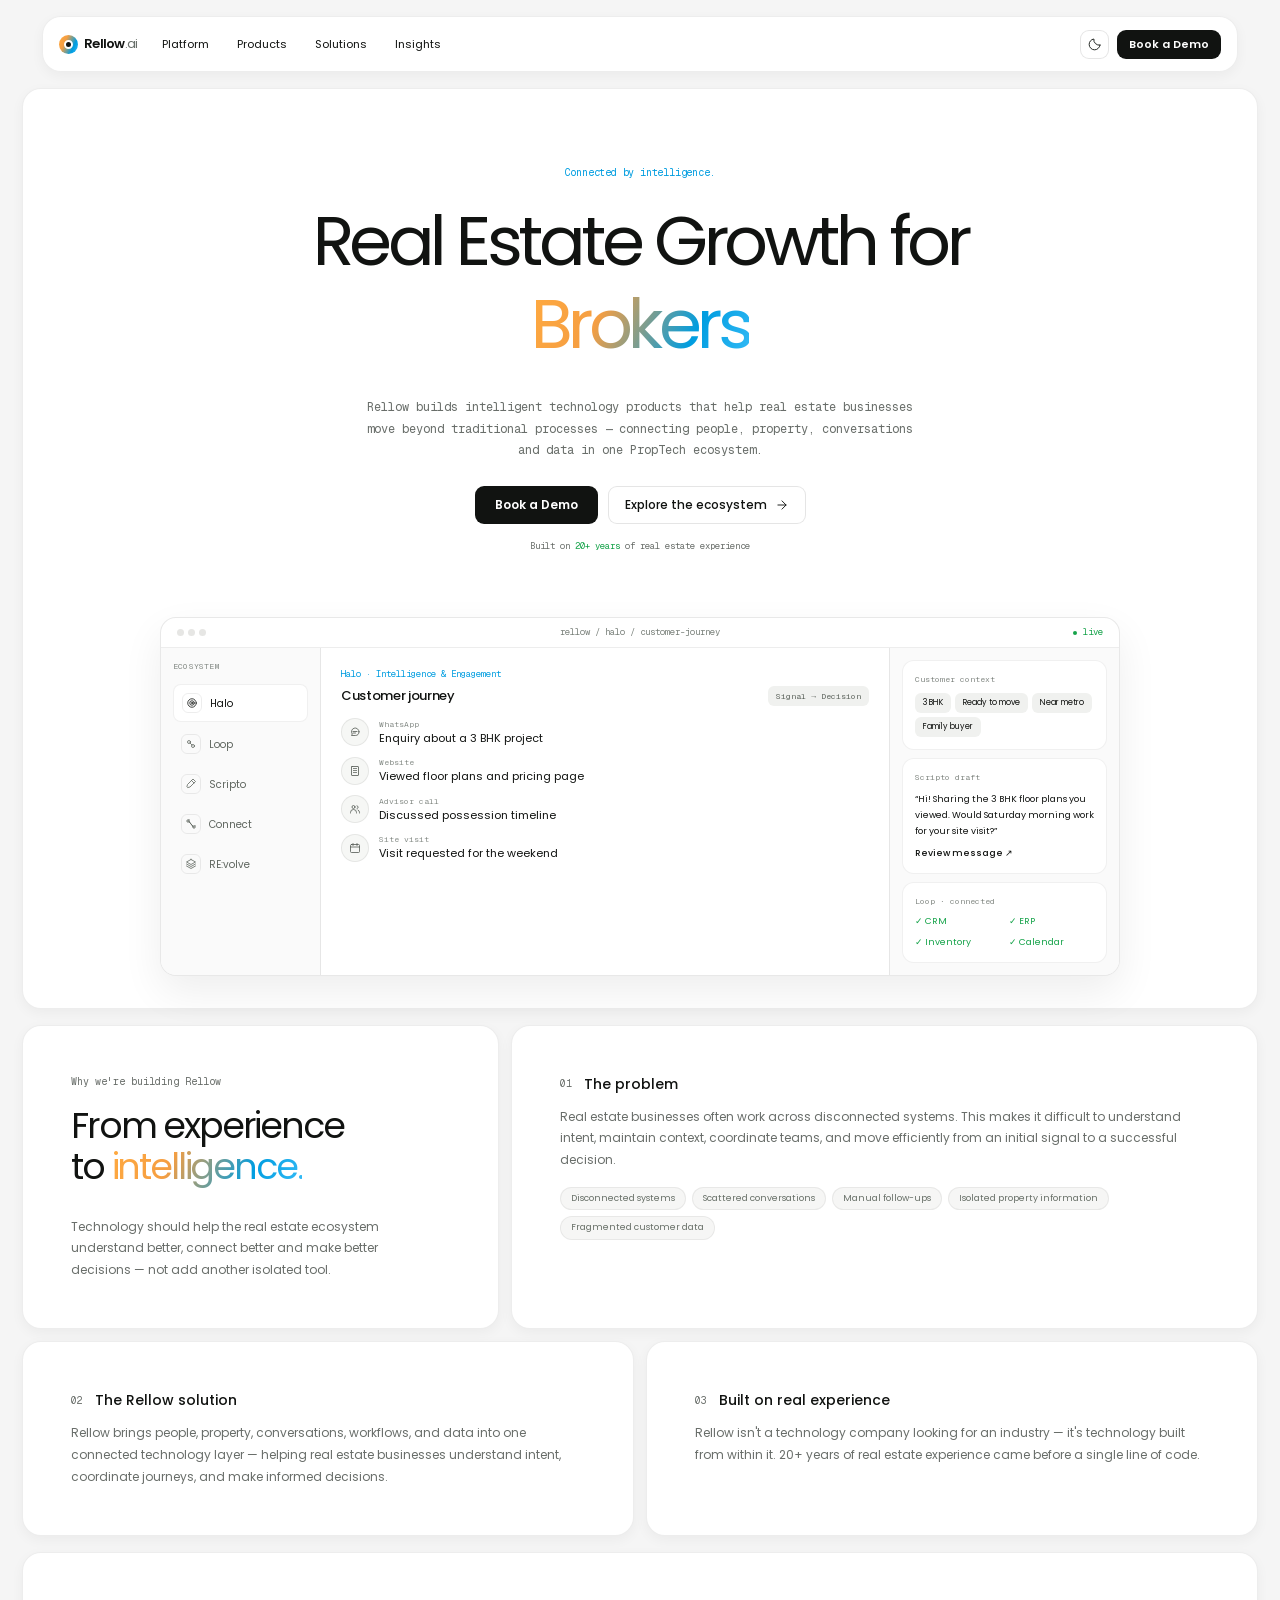
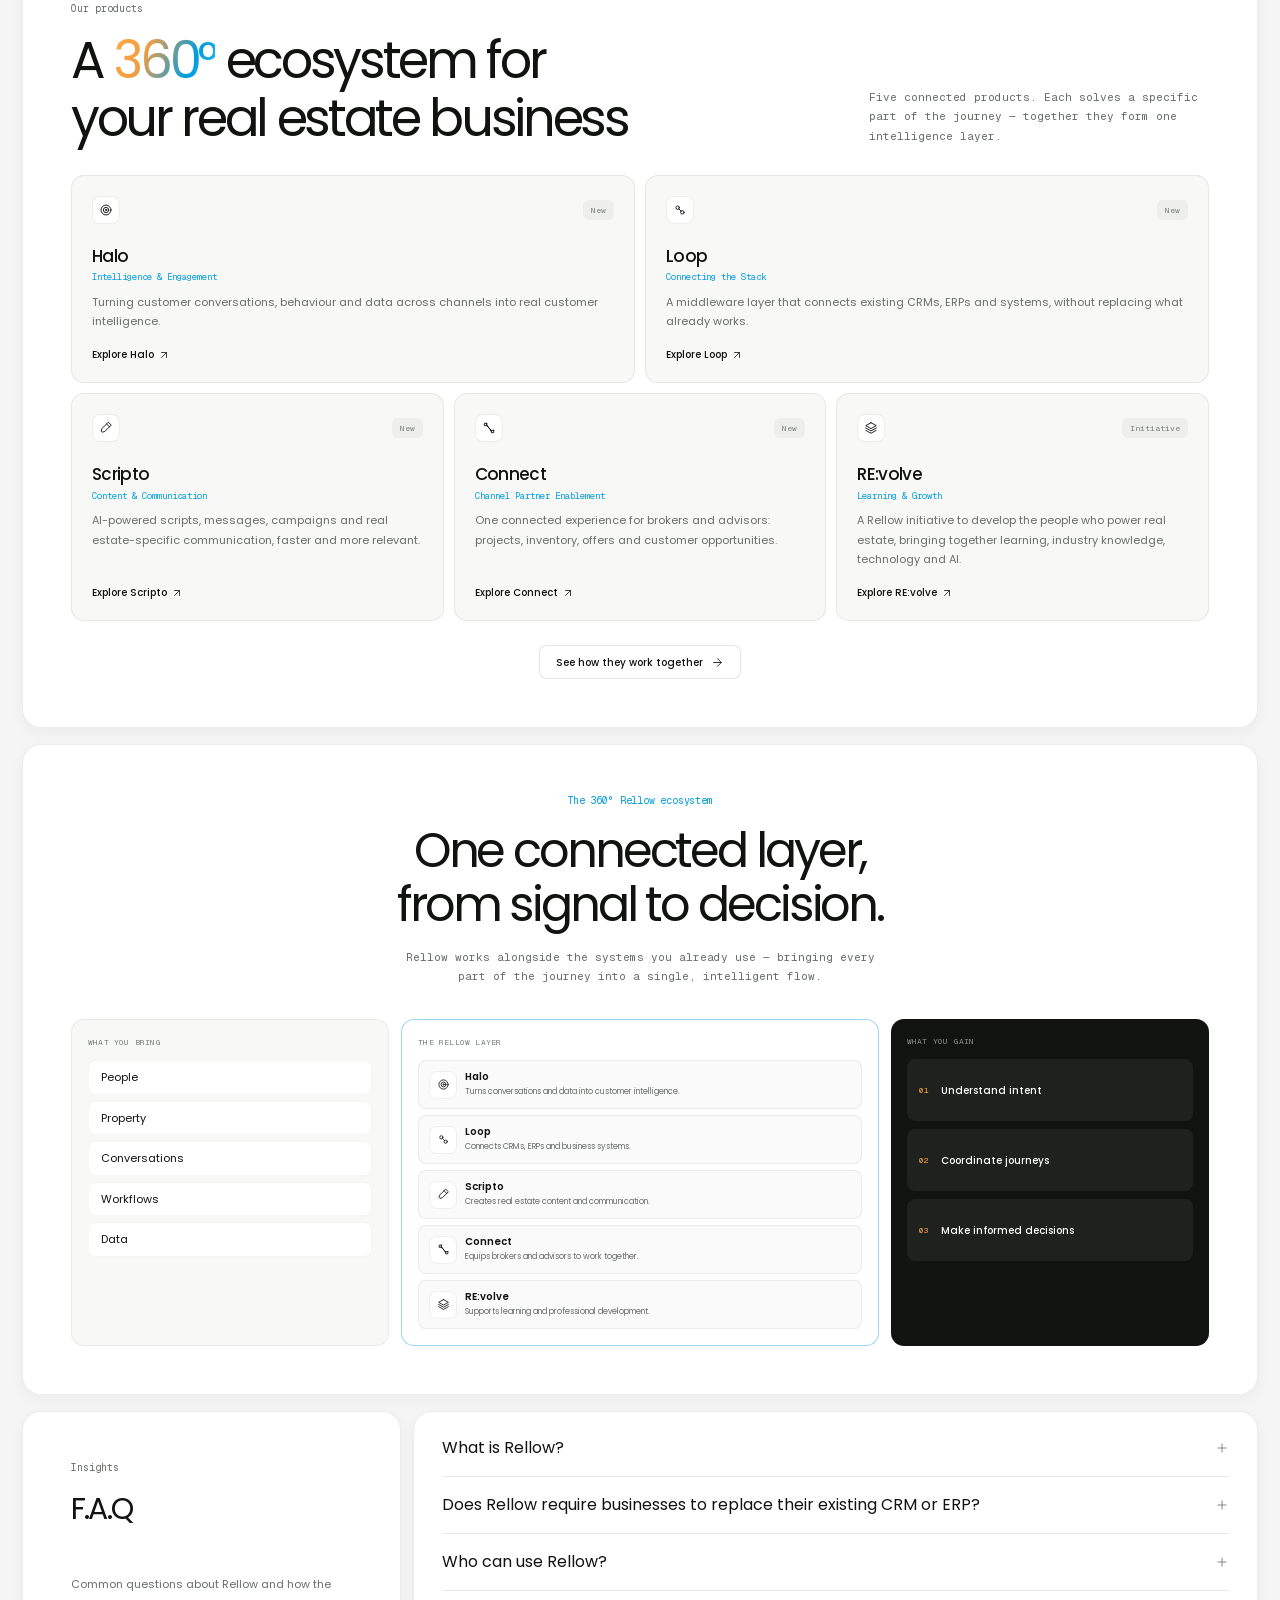
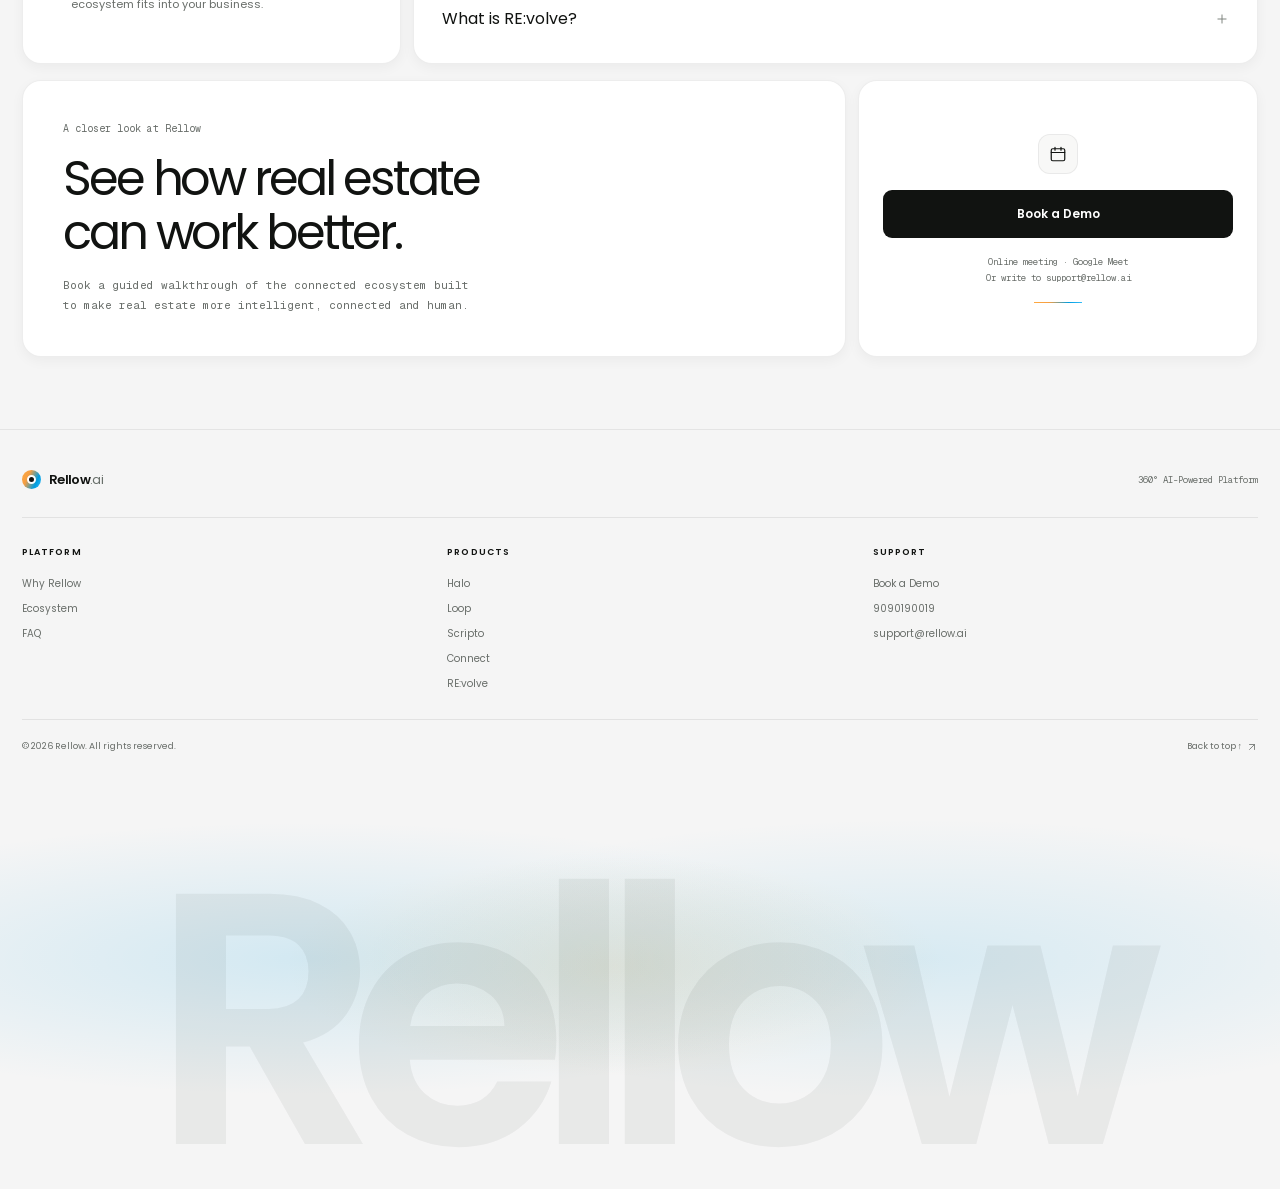
==== index.html @ 1e1b198d "Updates" ====
<!DOCTYPE html><html lang="en" class="euozaW_variable Gb1_vG_variable"><head><meta charSet="utf-8"/><meta name="viewport" content="width=device-width, initial-scale=1"/><link rel="preload" href="/_next/static/media/47fe1b7cd6e6ed85-s.p.3bh2vc0w-r-ll.woff2" as="font" crossorigin="" type="font/woff2"/><link rel="preload" href="/_next/static/media/797e433ab948586e-s.p.0r6juujl39pe6.woff2" as="font" crossorigin="" type="font/woff2"/><link rel="preload" href="/_next/static/media/8e6fa89aa22d24ec-s.p.2o7m9ogm38dql.woff2" as="font" crossorigin="" type="font/woff2"/><link rel="preload" href="/_next/static/media/a218039a3287bcfd-s.p.43zbiuwnnoiok.woff2" as="font" crossorigin="" type="font/woff2"/><link rel="preload" href="/_next/static/media/c875c6f5d3e977ac-s.p.1h18_wedhzk4h.woff2" as="font" crossorigin="" type="font/woff2"/><link rel="preload" href="/_next/static/media/e2334d715941921e-s.p.3o_v2fun1jzxk.woff2" as="font" crossorigin="" type="font/woff2"/><link rel="stylesheet" href="/_next/static/chunks/1402tt3q_bhgr.css" data-precedence="next"/><link rel="preload" as="script" fetchPriority="low" href="/_next/static/chunks/3cfn99dbrcvvp.js"/><script src="/_next/static/chunks/24oq267qibdq3.js" async=""></script><script src="/_next/static/chunks/2khxl0v1q4i6n.js" async=""></script><script src="/_next/static/chunks/turbopack-3-ry682tkyiqk.js" async=""></script><script src="/_next/static/chunks/0umf92h1sb77c.js" async=""></script><script src="/_next/static/chunks/3ie72bro-fdln.js" async=""></script><meta name="theme-color" content="#f5f5f5"/><title>Rellow.ai — Real Estate Growth for Developers</title><meta name="description" content="Rellow builds intelligent technology products connecting people, property, conversations and data in one PropTech ecosystem."/><link rel="icon" href="/favicon.ico?favicon.117ezoe8m31dk.ico" sizes="48x48" type="image/x-icon"/><meta name="next-size-adjust" content=""/><script src="/_next/static/chunks/0cz1d0mv5g_q7.js" noModule=""></script></head><body><div hidden=""><!--$--><!--/$--></div><div id="top" class="min-h-screen overflow-clip"><header class="sticky top-0 z-50 px-3 pt-3 sm:px-5 sm:pt-4"><div class="site-wrap"><div class="site-card flex h-[50px] items-center justify-between px-3 sm:h-[56px] sm:px-4"><a href="#top" aria-label="Rellow.ai home" class="flex shrink-0 items-center gap-1.5"><span class="relative flex h-[19px] w-[19px] items-center justify-center rounded-full bg-gradient-brand"><span class="h-[9px] w-[9px] rounded-full border-2 border-white bg-[#111311]"></span></span><span class="text-[13px] font-semibold tracking-[-.055em]">Rellow<span class="font-normal text-[#69706b]">.ai</span></span></a><nav class="ml-6 hidden flex-1 items-center gap-5 sm:flex md:gap-7" aria-label="Main navigation"><a href="#platform" class="text-[11px] text-[#505650] transition hover:text-[#009de0] dark:text-[#c1c6c1]">Platform</a><a href="#products" class="text-[11px] text-[#505650] transition hover:text-[#009de0] dark:text-[#c1c6c1]">Products</a><a href="#ecosystem" class="text-[11px] text-[#505650] transition hover:text-[#009de0] dark:text-[#c1c6c1]">Solutions</a><a href="#insights" class="text-[11px] text-[#505650] transition hover:text-[#009de0] dark:text-[#c1c6c1]">Insights</a></nav><div class="ml-auto flex shrink-0 items-center gap-1.5 sm:ml-4 sm:gap-2"><button type="button" aria-label="Toggle color theme" aria-pressed="false" class="flex h-[29px] w-[29px] shrink-0 items-center justify-center rounded-[9px] border border-black/10 bg-white text-[#252925] transition hover:bg-[#f2f3f1] dark:border-white/10 dark:bg-[#202220] dark:text-white"><svg width="15" height="15" viewBox="0 0 24 24" fill="none" stroke="currentColor" stroke-width="1.6" stroke-linecap="round" stroke-linejoin="round" aria-hidden="true"><path d="M20.8 13A8.5 8.5 0 0 1 11 3.2 8.7 8.7 0 1 0 20.8 13Z"></path></svg></button><a href="#demo" class="inline-flex h-[29px] shrink-0 items-center justify-center rounded-[9px] bg-[#111311] px-3 text-[11px] font-semibold text-white whitespace-nowrap" style="color:#ffffff;-webkit-text-fill-color:#ffffff;visibility:visible;opacity:1"><span style="color:#ffffff;-webkit-text-fill-color:#ffffff;visibility:visible;opacity:1">Book a Demo</span></a><button type="button" aria-label="Open menu" aria-expanded="false" class="flex h-[29px] w-[29px] shrink-0 items-center justify-center rounded-[9px] border border-black/10 sm:hidden"><svg width="16" height="16" viewBox="0 0 24 24" fill="none" stroke="currentColor" stroke-width="1.6" stroke-linecap="round" stroke-linejoin="round" aria-hidden="true"><path d="M4 7h16M4 12h16M4 17h16"></path></svg></button></div></div></div></header><main><section id="platform" class="site-wrap pt-3 sm:pt-4"><div class="site-card px-4 pb-6 pt-12 text-center sm:px-8 sm:pb-8 sm:pt-[68px] lg:pt-[76px]"><div class="eyebrow">Connected by intelligence.</div><h1 class="mx-auto mt-5 max-w-[900px] text-[clamp(2.25rem,6.1vw,4.3rem)] font-normal leading-[1.2] tracking-[-.065em] text-[var(--ink)]">Real Estate Growth for<br/><span class="text-gradient-brand inline-block animate-audience-in pb-2">Brokers</span></h1><p class="font-mono mx-auto mt-6 max-w-[570px] text-[11px] leading-[1.8] text-[var(--ink-soft)] sm:text-[12px]">Rellow builds intelligent technology products that help real estate businesses move beyond traditional processes — connecting people, property, conversations and data in one PropTech ecosystem.</p><div class="mt-6 flex flex-col items-stretch justify-center gap-2.5 sm:flex-row sm:items-center"><a href="#demo" class="inline-flex min-h-[38px] items-center justify-center rounded-[9px] bg-[#111311] px-5 text-[12px] font-semibold transition hover:-translate-y-0.5 hover:bg-[#2b2e2b]" style="color:#ffffff;-webkit-text-fill-color:#ffffff"><span style="color:#ffffff;-webkit-text-fill-color:#ffffff">Book a Demo</span></a><a href="#products" class="inline-flex min-h-[38px] items-center justify-center gap-2 rounded-[9px] border border-black/10 bg-white px-4 text-[12px] font-medium transition hover:border-black/25" style="color:#111311;-webkit-text-fill-color:#111311"><span style="color:#111311;-webkit-text-fill-color:#111311">Explore the ecosystem</span><svg width="14" height="14" viewBox="0 0 24 24" fill="none" stroke="currentColor" stroke-width="1.6" stroke-linecap="round" stroke-linejoin="round" aria-hidden="true"><path d="M5 12h14M12 5l7 7-7 7"></path></svg></a></div><p class="font-mono mt-4 text-[9px] text-[var(--ink-soft)]">Built on <span class="text-[#16a34a]">20+ years</span> of real estate experience</p><div class="mx-auto mt-12 max-w-[960px] overflow-hidden rounded-[16px] border border-black/[.09] bg-white text-left shadow-[0_16px_40px_rgba(17,19,17,.07)] sm:mt-16"><div class="flex h-[30px] items-center justify-between border-b border-black/[.07] px-3 sm:px-4"><div class="flex gap-1"><i class="h-[7px] w-[7px] rounded-full bg-[#e6e6e4]"></i><i class="h-[7px] w-[7px] rounded-full bg-[#e6e6e4]"></i><i class="h-[7px] w-[7px] rounded-full bg-[#e6e6e4]"></i></div><span class="font-mono hidden text-[9px] text-[#7b827c] sm:block">rellow / halo / customer-journey</span><span class="font-mono flex items-center gap-1.5 text-[9px] text-[#16a34a]"><i class="h-1 w-1 rounded-full bg-[#16a34a]"></i>live</span></div><div class="grid min-h-[260px] grid-cols-1 sm:grid-cols-[145px_1fr] lg:grid-cols-[160px_1fr_230px]"><aside class="hidden border-r border-black/[.08] bg-[#fafafa] p-3 sm:block"><div class="font-mono mb-3 text-[8px] uppercase tracking-wide text-[#858b86]">Ecosystem</div><div class="mb-1 flex items-center gap-2 rounded-lg px-2 py-2 text-[10px] border border-black/[.06] bg-white"><span class="flex h-5 w-5 items-center justify-center rounded-md border border-black/[.07]"><svg width="12" height="12" viewBox="0 0 24 24" fill="none" stroke="currentColor" stroke-width="1.6" stroke-linecap="round" stroke-linejoin="round" aria-hidden="true"><circle cx="12" cy="12" r="8.5"></circle><circle cx="12" cy="12" r="4.5"></circle><circle cx="12" cy="12" r="1.2"></circle></svg></span>Halo</div><div class="mb-1 flex items-center gap-2 rounded-lg px-2 py-2 text-[10px] text-[#5f665f]"><span class="flex h-5 w-5 items-center justify-center rounded-md border border-black/[.07]"><svg width="12" height="12" viewBox="0 0 24 24" fill="none" stroke="currentColor" stroke-width="1.6" stroke-linecap="round" stroke-linejoin="round" aria-hidden="true"><circle cx="8" cy="8" r="3"></circle><circle cx="16" cy="16" r="3"></circle><path d="m10 10 4 4"></path></svg></span>Loop</div><div class="mb-1 flex items-center gap-2 rounded-lg px-2 py-2 text-[10px] text-[#5f665f]"><span class="flex h-5 w-5 items-center justify-center rounded-md border border-black/[.07]"><svg width="12" height="12" viewBox="0 0 24 24" fill="none" stroke="currentColor" stroke-width="1.6" stroke-linecap="round" stroke-linejoin="round" aria-hidden="true"><path d="m4 17 1-4L16 2l5 5L10 18l-4 1Z"></path><path d="m13 5 5 5"></path></svg></span>Scripto</div><div class="mb-1 flex items-center gap-2 rounded-lg px-2 py-2 text-[10px] text-[#5f665f]"><span class="flex h-5 w-5 items-center justify-center rounded-md border border-black/[.07]"><svg width="12" height="12" viewBox="0 0 24 24" fill="none" stroke="currentColor" stroke-width="1.6" stroke-linecap="round" stroke-linejoin="round" aria-hidden="true"><path d="M8 4H4v4h4V4ZM20 16h-4v4h4v-4Z"></path><path d="m8 6 8 12M8 8l8 8"></path></svg></span>Connect</div><div class="mb-1 flex items-center gap-2 rounded-lg px-2 py-2 text-[10px] text-[#5f665f]"><span class="flex h-5 w-5 items-center justify-center rounded-md border border-black/[.07]"><svg width="12" height="12" viewBox="0 0 24 24" fill="none" stroke="currentColor" stroke-width="1.6" stroke-linecap="round" stroke-linejoin="round" aria-hidden="true"><path d="m12 3 9 5-9 5-9-5 9-5Z"></path><path d="m3 12 9 5 9-5M3 16l9 5 9-5"></path></svg></span>RE:volve</div></aside><div class="p-4 sm:p-5"><div class="font-mono text-[9px] text-[#009de0]">Halo · Intelligence &amp; Engagement</div><div class="mt-1 flex flex-wrap items-center justify-between gap-2"><h2 class="text-[13px] font-medium tracking-tight">Customer journey</h2><span class="font-mono rounded-md bg-[#f0f1ef] px-2 py-1 text-[8px] text-[#5f665f]">Signal → Decision</span></div><div class="mt-3 space-y-2.5"><div class="flex items-center gap-2.5"><span class="flex h-7 w-7 shrink-0 items-center justify-center rounded-full border border-black/[.07] bg-[#f6f7f5] text-[#535a54]"><svg width="12" height="12" viewBox="0 0 24 24" fill="none" stroke="currentColor" stroke-width="1.6" stroke-linecap="round" stroke-linejoin="round" aria-hidden="true"><path d="M20 11.5a7.5 7.5 0 0 1-7.5 7.5H5l1.5-3A7.5 7.5 0 1 1 20 11.5Z"></path><path d="M8 11h8M8 14h5"></path></svg></span><div><div class="font-mono text-[8px] text-[#8a908b]">WhatsApp</div><div class="text-[10px] text-[#111311] sm:text-[11px]">Enquiry about a 3 BHK project</div></div></div><div class="flex items-center gap-2.5"><span class="flex h-7 w-7 shrink-0 items-center justify-center rounded-full border border-black/[.07] bg-[#f6f7f5] text-[#535a54]"><svg width="12" height="12" viewBox="0 0 24 24" fill="none" stroke="currentColor" stroke-width="1.6" stroke-linecap="round" stroke-linejoin="round" aria-hidden="true"><rect x="5" y="3" width="14" height="18" rx="1"></rect><path d="M9 7h2m2 0h2M9 11h2m2 0h2M9 15h2m2 0h2"></path></svg></span><div><div class="font-mono text-[8px] text-[#8a908b]">Website</div><div class="text-[10px] text-[#111311] sm:text-[11px]">Viewed floor plans and pricing page</div></div></div><div class="flex items-center gap-2.5"><span class="flex h-7 w-7 shrink-0 items-center justify-center rounded-full border border-black/[.07] bg-[#f6f7f5] text-[#535a54]"><svg width="12" height="12" viewBox="0 0 24 24" fill="none" stroke="currentColor" stroke-width="1.6" stroke-linecap="round" stroke-linejoin="round" aria-hidden="true"><circle cx="9" cy="8" r="3"></circle><path d="M3 20v-1a6 6 0 0 1 12 0v1M16 5.5a3 3 0 0 1 0 5.8M18 14a5 5 0 0 1 3 4.5V20"></path></svg></span><div><div class="font-mono text-[8px] text-[#8a908b]">Advisor call</div><div class="text-[10px] text-[#111311] sm:text-[11px]">Discussed possession timeline</div></div></div><div class="flex items-center gap-2.5"><span class="flex h-7 w-7 shrink-0 items-center justify-center rounded-full border border-black/[.07] bg-[#f6f7f5] text-[#535a54]"><svg width="12" height="12" viewBox="0 0 24 24" fill="none" stroke="currentColor" stroke-width="1.6" stroke-linecap="round" stroke-linejoin="round" aria-hidden="true"><rect x="3" y="5" width="18" height="16" rx="2"></rect><path d="M16 3v4M8 3v4M3 10h18"></path></svg></span><div><div class="font-mono text-[8px] text-[#8a908b]">Site visit</div><div class="text-[10px] text-[#111311] sm:text-[11px]">Visit requested for the weekend</div></div></div></div></div><aside class="hidden space-y-2 border-l border-black/[.08] bg-[#fafafa] p-3 lg:block"><div class="rounded-xl border border-black/[.06] bg-white p-3"><div class="font-mono text-[8px] text-[#858b86]">Customer context</div><div class="mt-2 flex flex-wrap gap-1"><span class="rounded-md bg-[#f0f1ef] px-2 py-1 text-[8px]">3 BHK</span><span class="rounded-md bg-[#f0f1ef] px-2 py-1 text-[8px]">Ready to move</span><span class="rounded-md bg-[#f0f1ef] px-2 py-1 text-[8px]">Near metro</span><span class="rounded-md bg-[#f0f1ef] px-2 py-1 text-[8px]">Family buyer</span></div></div><div class="rounded-xl border border-black/[.06] bg-white p-3"><div class="font-mono text-[8px] text-[#858b86]">Scripto draft</div><p class="mt-2 text-[9px] leading-4">“Hi! Sharing the 3 BHK floor plans you viewed. Would Saturday morning work for your site visit?”</p><a href="#demo" class="mt-2 block text-[9px] font-medium">Review message ↗</a></div><div class="rounded-xl border border-black/[.06] bg-white p-3"><div class="font-mono text-[8px] text-[#858b86]">Loop · connected</div><div class="mt-2 grid grid-cols-2 gap-2 text-[9px] text-[#16a34a]"><span>✓ CRM</span><span>✓ ERP</span><span>✓ Inventory</span><span>✓ Calendar</span></div></div></aside></div></div></div></section><section class="site-wrap pt-3 sm:pt-4"><div class="grid gap-3 lg:grid-cols-[.78fr_1.22fr]"><article class="site-card section-pad"><div class="section-label">Why we&#x27;re building Rellow</div><h2 class="mt-4 max-w-[340px] text-[clamp(1.7rem,3vw,2.25rem)] leading-[1.15] tracking-[-.06em]">From experience<br/>to <span class="text-gradient-brand">intelligence.</span></h2><p class="mt-7 max-w-[360px] text-[11px] leading-[1.8] text-[var(--ink-soft)] sm:text-xs">Technology should help the real estate ecosystem understand better, connect better and make better decisions — not add another isolated tool.</p></article><article class="site-card section-pad"><div class="flex items-center gap-3"><span class="section-label">01</span><h3 class="text-sm font-medium">The problem</h3></div><p class="mt-3 text-[11px] leading-[1.8] text-[var(--ink-soft)] sm:text-xs">Real estate businesses often work across disconnected systems. This makes it difficult to understand intent, maintain context, coordinate teams, and move efficiently from an initial signal to a successful decision.</p><div class="mt-4 flex flex-wrap gap-1.5"><span class="rounded-full border border-black/[.06] bg-[#f6f6f5] px-2.5 py-1 text-[9px] text-[#687068]">Disconnected systems</span><span class="rounded-full border border-black/[.06] bg-[#f6f6f5] px-2.5 py-1 text-[9px] text-[#687068]">Scattered conversations</span><span class="rounded-full border border-black/[.06] bg-[#f6f6f5] px-2.5 py-1 text-[9px] text-[#687068]">Manual follow-ups</span><span class="rounded-full border border-black/[.06] bg-[#f6f6f5] px-2.5 py-1 text-[9px] text-[#687068]">Isolated property information</span><span class="rounded-full border border-black/[.06] bg-[#f6f6f5] px-2.5 py-1 text-[9px] text-[#687068]">Fragmented customer data</span></div></article></div><div class="mt-3 grid gap-3 md:grid-cols-2"><article class="site-card section-pad"><div class="flex items-center gap-3"><span class="section-label">02</span><h3 class="text-sm font-medium">The Rellow solution</h3></div><p class="mt-3 text-[11px] leading-[1.8] text-[var(--ink-soft)] sm:text-xs">Rellow brings people, property, conversations, workflows, and data into one connected technology layer — helping real estate businesses understand intent, coordinate journeys, and make informed decisions.</p></article><article class="site-card section-pad"><div class="flex items-center gap-3"><span class="section-label">03</span><h3 class="text-sm font-medium">Built on real experience</h3></div><p class="mt-3 text-[11px] leading-[1.8] text-[var(--ink-soft)] sm:text-xs">Rellow isn&#x27;t a technology company looking for an industry — it&#x27;s technology built from within it. 20+ years of real estate experience came before a single line of code.</p></article></div></section><section id="products" class="site-wrap pt-3 sm:pt-4"><div class="site-card section-pad"><div class="grid gap-5 md:grid-cols-[1fr_.55fr] md:items-end"><div><div class="section-label">Our products</div><h2 class="mt-4 max-w-[620px] text-[clamp(2rem,4vw,3.2rem)] leading-[1.12] tracking-[-.065em]">A <span class="text-gradient-brand">360°</span> ecosystem for<br class="hidden sm:block"/> your real estate business</h2></div><p class="font-mono max-w-[340px] text-[10px] leading-[1.8] text-[var(--ink-soft)] md:justify-self-end sm:text-[11px]">Five connected products. Each solves a specific part of the journey — together they form one intelligence layer.</p></div><div class="mt-7 grid gap-2.5 sm:grid-cols-2"><article class="group flex flex-col rounded-[13px] border border-black/[.07] bg-[#f8f8f7] p-4 transition duration-300 hover:-translate-y-0.5 hover:border-[#009de0]/30 hover:bg-white sm:p-5 min-h-[190px]"><div class="flex items-center justify-between"><span class="flex h-7 w-7 items-center justify-center rounded-lg border border-black/[.07] bg-white"><svg width="14" height="14" viewBox="0 0 24 24" fill="none" stroke="currentColor" stroke-width="1.6" stroke-linecap="round" stroke-linejoin="round" aria-hidden="true"><circle cx="12" cy="12" r="8.5"></circle><circle cx="12" cy="12" r="4.5"></circle><circle cx="12" cy="12" r="1.2"></circle></svg></span><span class="font-mono rounded-md bg-[#eeeeec] px-2 py-1 text-[8px] text-[#7b827c]">New</span></div><h3 class="mt-5 text-[17px] font-medium tracking-[-.04em]">Halo</h3><div class="font-mono mt-0.5 text-[9px] text-[#009de0]">Intelligence &amp; Engagement</div><p class="mt-2 text-[10px] leading-[1.75] text-[var(--ink-soft)] sm:text-[11px]">Turning customer conversations, behaviour and data across channels into real customer intelligence.</p><a href="#demo" class="mt-auto inline-flex items-center gap-1 pt-4 text-[10px] font-medium">Explore <!-- -->Halo<!-- --> <svg width="12" height="12" viewBox="0 0 24 24" fill="none" stroke="currentColor" stroke-width="1.6" stroke-linecap="round" stroke-linejoin="round" aria-hidden="true"><path d="M7 17 17 7M7 7h10v10"></path></svg></a></article><article class="group flex flex-col rounded-[13px] border border-black/[.07] bg-[#f8f8f7] p-4 transition duration-300 hover:-translate-y-0.5 hover:border-[#009de0]/30 hover:bg-white sm:p-5 min-h-[190px]"><div class="flex items-center justify-between"><span class="flex h-7 w-7 items-center justify-center rounded-lg border border-black/[.07] bg-white"><svg width="14" height="14" viewBox="0 0 24 24" fill="none" stroke="currentColor" stroke-width="1.6" stroke-linecap="round" stroke-linejoin="round" aria-hidden="true"><circle cx="8" cy="8" r="3"></circle><circle cx="16" cy="16" r="3"></circle><path d="m10 10 4 4"></path></svg></span><span class="font-mono rounded-md bg-[#eeeeec] px-2 py-1 text-[8px] text-[#7b827c]">New</span></div><h3 class="mt-5 text-[17px] font-medium tracking-[-.04em]">Loop</h3><div class="font-mono mt-0.5 text-[9px] text-[#009de0]">Connecting the Stack</div><p class="mt-2 text-[10px] leading-[1.75] text-[var(--ink-soft)] sm:text-[11px]">A middleware layer that connects existing CRMs, ERPs and systems, without replacing what already works.</p><a href="#demo" class="mt-auto inline-flex items-center gap-1 pt-4 text-[10px] font-medium">Explore <!-- -->Loop<!-- --> <svg width="12" height="12" viewBox="0 0 24 24" fill="none" stroke="currentColor" stroke-width="1.6" stroke-linecap="round" stroke-linejoin="round" aria-hidden="true"><path d="M7 17 17 7M7 7h10v10"></path></svg></a></article></div><div class="mt-2.5 grid gap-2.5 sm:grid-cols-2 lg:grid-cols-3"><article class="group flex flex-col rounded-[13px] border border-black/[.07] bg-[#f8f8f7] p-4 transition duration-300 hover:-translate-y-0.5 hover:border-[#009de0]/30 hover:bg-white sm:p-5 min-h-[205px]"><div class="flex items-center justify-between"><span class="flex h-7 w-7 items-center justify-center rounded-lg border border-black/[.07] bg-white"><svg width="14" height="14" viewBox="0 0 24 24" fill="none" stroke="currentColor" stroke-width="1.6" stroke-linecap="round" stroke-linejoin="round" aria-hidden="true"><path d="m4 17 1-4L16 2l5 5L10 18l-4 1Z"></path><path d="m13 5 5 5"></path></svg></span><span class="font-mono rounded-md bg-[#eeeeec] px-2 py-1 text-[8px] text-[#7b827c]">New</span></div><h3 class="mt-5 text-[17px] font-medium tracking-[-.04em]">Scripto</h3><div class="font-mono mt-0.5 text-[9px] text-[#009de0]">Content &amp; Communication</div><p class="mt-2 text-[10px] leading-[1.75] text-[var(--ink-soft)] sm:text-[11px]">AI-powered scripts, messages, campaigns and real estate-specific communication, faster and more relevant.</p><a href="#demo" class="mt-auto inline-flex items-center gap-1 pt-4 text-[10px] font-medium">Explore <!-- -->Scripto<!-- --> <svg width="12" height="12" viewBox="0 0 24 24" fill="none" stroke="currentColor" stroke-width="1.6" stroke-linecap="round" stroke-linejoin="round" aria-hidden="true"><path d="M7 17 17 7M7 7h10v10"></path></svg></a></article><article class="group flex flex-col rounded-[13px] border border-black/[.07] bg-[#f8f8f7] p-4 transition duration-300 hover:-translate-y-0.5 hover:border-[#009de0]/30 hover:bg-white sm:p-5 min-h-[205px]"><div class="flex items-center justify-between"><span class="flex h-7 w-7 items-center justify-center rounded-lg border border-black/[.07] bg-white"><svg width="14" height="14" viewBox="0 0 24 24" fill="none" stroke="currentColor" stroke-width="1.6" stroke-linecap="round" stroke-linejoin="round" aria-hidden="true"><path d="M8 4H4v4h4V4ZM20 16h-4v4h4v-4Z"></path><path d="m8 6 8 12M8 8l8 8"></path></svg></span><span class="font-mono rounded-md bg-[#eeeeec] px-2 py-1 text-[8px] text-[#7b827c]">New</span></div><h3 class="mt-5 text-[17px] font-medium tracking-[-.04em]">Connect</h3><div class="font-mono mt-0.5 text-[9px] text-[#009de0]">Channel Partner Enablement</div><p class="mt-2 text-[10px] leading-[1.75] text-[var(--ink-soft)] sm:text-[11px]">One connected experience for brokers and advisors: projects, inventory, offers and customer opportunities.</p><a href="#demo" class="mt-auto inline-flex items-center gap-1 pt-4 text-[10px] font-medium">Explore <!-- -->Connect<!-- --> <svg width="12" height="12" viewBox="0 0 24 24" fill="none" stroke="currentColor" stroke-width="1.6" stroke-linecap="round" stroke-linejoin="round" aria-hidden="true"><path d="M7 17 17 7M7 7h10v10"></path></svg></a></article><article class="group flex flex-col rounded-[13px] border border-black/[.07] bg-[#f8f8f7] p-4 transition duration-300 hover:-translate-y-0.5 hover:border-[#009de0]/30 hover:bg-white sm:p-5 min-h-[205px]"><div class="flex items-center justify-between"><span class="flex h-7 w-7 items-center justify-center rounded-lg border border-black/[.07] bg-white"><svg width="14" height="14" viewBox="0 0 24 24" fill="none" stroke="currentColor" stroke-width="1.6" stroke-linecap="round" stroke-linejoin="round" aria-hidden="true"><path d="m12 3 9 5-9 5-9-5 9-5Z"></path><path d="m3 12 9 5 9-5M3 16l9 5 9-5"></path></svg></span><span class="font-mono rounded-md bg-[#eeeeec] px-2 py-1 text-[8px] text-[#7b827c]">Initiative</span></div><h3 class="mt-5 text-[17px] font-medium tracking-[-.04em]">RE:volve</h3><div class="font-mono mt-0.5 text-[9px] text-[#009de0]">Learning &amp; Growth</div><p class="mt-2 text-[10px] leading-[1.75] text-[var(--ink-soft)] sm:text-[11px]">A Rellow initiative to develop the people who power real estate, bringing together learning, industry knowledge, technology and AI.</p><a href="#demo" class="mt-auto inline-flex items-center gap-1 pt-4 text-[10px] font-medium">Explore <!-- -->RE:volve<!-- --> <svg width="12" height="12" viewBox="0 0 24 24" fill="none" stroke="currentColor" stroke-width="1.6" stroke-linecap="round" stroke-linejoin="round" aria-hidden="true"><path d="M7 17 17 7M7 7h10v10"></path></svg></a></article></div><div class="mt-6 text-center"><a href="#ecosystem" class="inline-flex min-h-[34px] items-center gap-2 rounded-lg border border-black/10 bg-white px-4 text-[10px] font-medium transition hover:border-black/25">See how they work together <svg width="13" height="13" viewBox="0 0 24 24" fill="none" stroke="currentColor" stroke-width="1.6" stroke-linecap="round" stroke-linejoin="round" aria-hidden="true"><path d="M5 12h14M12 5l7 7-7 7"></path></svg></a></div></div></section><section id="ecosystem" class="site-wrap pt-3 sm:pt-4"><div class="site-card section-pad"><div class="text-center"><div class="eyebrow">The 360° Rellow ecosystem</div><h2 class="mx-auto mt-4 max-w-[700px] text-[clamp(2rem,4vw,3rem)] leading-[1.12] tracking-[-.065em]">One connected layer,<br/>from signal to decision.</h2><p class="font-mono mx-auto mt-4 max-w-[470px] text-[10px] leading-[1.8] text-[var(--ink-soft)] sm:text-[11px]">Rellow works alongside the systems you already use — bringing every part of the journey into a single, intelligent flow.</p></div><div class="mt-8 grid items-stretch gap-3 lg:grid-cols-[.8fr_1.2fr_.8fr]"><div class="rounded-[13px] border border-black/[.06] bg-[#f8f8f7] p-4"><div class="font-mono mb-3 text-[8px] uppercase tracking-wide text-[#7b827c]">What you bring</div><div class="space-y-1.5"><div class="rounded-lg border border-black/[.04] bg-white px-3 py-2 text-[11px]">People</div><div class="rounded-lg border border-black/[.04] bg-white px-3 py-2 text-[11px]">Property</div><div class="rounded-lg border border-black/[.04] bg-white px-3 py-2 text-[11px]">Conversations</div><div class="rounded-lg border border-black/[.04] bg-white px-3 py-2 text-[11px]">Workflows</div><div class="rounded-lg border border-black/[.04] bg-white px-3 py-2 text-[11px]">Data</div></div></div><div class="relative rounded-[13px] border-y border-l border-r border-[#009de0]/40 bg-white p-4"><div class="font-mono mb-3 text-[8px] uppercase tracking-wide text-[#7b827c]">The Rellow layer</div><div class="space-y-1.5"><div class="flex items-center gap-2 rounded-lg border border-black/[.06] bg-[#fafafa] px-2.5 py-2"><span class="flex h-7 w-7 shrink-0 items-center justify-center rounded-lg border border-black/[.06] bg-white"><svg width="13" height="13" viewBox="0 0 24 24" fill="none" stroke="currentColor" stroke-width="1.6" stroke-linecap="round" stroke-linejoin="round" aria-hidden="true"><circle cx="12" cy="12" r="8.5"></circle><circle cx="12" cy="12" r="4.5"></circle><circle cx="12" cy="12" r="1.2"></circle></svg></span><div><div class="text-[10px] font-semibold">Halo</div><div class="text-[8px] leading-4 text-[var(--ink-soft)]">Turns conversations and data into customer intelligence.</div></div></div><div class="flex items-center gap-2 rounded-lg border border-black/[.06] bg-[#fafafa] px-2.5 py-2"><span class="flex h-7 w-7 shrink-0 items-center justify-center rounded-lg border border-black/[.06] bg-white"><svg width="13" height="13" viewBox="0 0 24 24" fill="none" stroke="currentColor" stroke-width="1.6" stroke-linecap="round" stroke-linejoin="round" aria-hidden="true"><circle cx="8" cy="8" r="3"></circle><circle cx="16" cy="16" r="3"></circle><path d="m10 10 4 4"></path></svg></span><div><div class="text-[10px] font-semibold">Loop</div><div class="text-[8px] leading-4 text-[var(--ink-soft)]">Connects CRMs, ERPs and business systems.</div></div></div><div class="flex items-center gap-2 rounded-lg border border-black/[.06] bg-[#fafafa] px-2.5 py-2"><span class="flex h-7 w-7 shrink-0 items-center justify-center rounded-lg border border-black/[.06] bg-white"><svg width="13" height="13" viewBox="0 0 24 24" fill="none" stroke="currentColor" stroke-width="1.6" stroke-linecap="round" stroke-linejoin="round" aria-hidden="true"><path d="m4 17 1-4L16 2l5 5L10 18l-4 1Z"></path><path d="m13 5 5 5"></path></svg></span><div><div class="text-[10px] font-semibold">Scripto</div><div class="text-[8px] leading-4 text-[var(--ink-soft)]">Creates real estate content and communication.</div></div></div><div class="flex items-center gap-2 rounded-lg border border-black/[.06] bg-[#fafafa] px-2.5 py-2"><span class="flex h-7 w-7 shrink-0 items-center justify-center rounded-lg border border-black/[.06] bg-white"><svg width="13" height="13" viewBox="0 0 24 24" fill="none" stroke="currentColor" stroke-width="1.6" stroke-linecap="round" stroke-linejoin="round" aria-hidden="true"><path d="M8 4H4v4h4V4ZM20 16h-4v4h4v-4Z"></path><path d="m8 6 8 12M8 8l8 8"></path></svg></span><div><div class="text-[10px] font-semibold">Connect</div><div class="text-[8px] leading-4 text-[var(--ink-soft)]">Equips brokers and advisors to work together.</div></div></div><div class="flex items-center gap-2 rounded-lg border border-black/[.06] bg-[#fafafa] px-2.5 py-2"><span class="flex h-7 w-7 shrink-0 items-center justify-center rounded-lg border border-black/[.06] bg-white"><svg width="13" height="13" viewBox="0 0 24 24" fill="none" stroke="currentColor" stroke-width="1.6" stroke-linecap="round" stroke-linejoin="round" aria-hidden="true"><path d="m12 3 9 5-9 5-9-5 9-5Z"></path><path d="m3 12 9 5 9-5M3 16l9 5 9-5"></path></svg></span><div><div class="text-[10px] font-semibold">RE:volve</div><div class="text-[8px] leading-4 text-[var(--ink-soft)]">Supports learning and professional development.</div></div></div></div></div><div class="rounded-[13px] bg-[#111311] p-4 text-white"><div class="font-mono mb-3 text-[8px] uppercase tracking-wide text-white/50">What you gain</div><div class="space-y-2"><div class="flex min-h-[62px] items-center gap-3 rounded-lg bg-white/[.06] px-3"><span class="font-mono text-[8px] text-[#ffaa40]">0<!-- -->1</span><span class="text-[10px] font-medium">Understand intent</span></div><div class="flex min-h-[62px] items-center gap-3 rounded-lg bg-white/[.06] px-3"><span class="font-mono text-[8px] text-[#ffaa40]">0<!-- -->2</span><span class="text-[10px] font-medium">Coordinate journeys</span></div><div class="flex min-h-[62px] items-center gap-3 rounded-lg bg-white/[.06] px-3"><span class="font-mono text-[8px] text-[#ffaa40]">0<!-- -->3</span><span class="text-[10px] font-medium">Make informed decisions</span></div></div></div></div></div></section><section id="insights" class="site-wrap pt-3 sm:pt-4"><div class="grid gap-3 md:grid-cols-[.62fr_1.38fr]"><div class="site-card section-pad"><div class="section-label">Insights</div><h2 class="mt-4 text-3xl tracking-[-.06em]">F.A.Q</h2><p class="mt-12 max-w-[260px] text-[11px] leading-[1.8] text-[var(--ink-soft)]">Common questions about Rellow and how the ecosystem fits into your business.</p></div><div class="site-card px-5 py-2 sm:px-7"><div class="border-b border-black/[.09] last:border-0"><button type="button" aria-expanded="false" class="flex w-full items-center justify-between gap-4 py-4 text-left text-[11px] font-medium sm:text-xs"><span>What is Rellow?</span><svg width="14" height="14" viewBox="0 0 24 24" fill="none" stroke="currentColor" stroke-width="1.6" stroke-linecap="round" stroke-linejoin="round" aria-hidden="true" class="shrink-0 text-[#777d78] transition-transform "><path d="M12 5v14M5 12h14"></path></svg></button></div><div class="border-b border-black/[.09] last:border-0"><button type="button" aria-expanded="false" class="flex w-full items-center justify-between gap-4 py-4 text-left text-[11px] font-medium sm:text-xs"><span>Does Rellow require businesses to replace their existing CRM or ERP?</span><svg width="14" height="14" viewBox="0 0 24 24" fill="none" stroke="currentColor" stroke-width="1.6" stroke-linecap="round" stroke-linejoin="round" aria-hidden="true" class="shrink-0 text-[#777d78] transition-transform "><path d="M12 5v14M5 12h14"></path></svg></button></div><div class="border-b border-black/[.09] last:border-0"><button type="button" aria-expanded="false" class="flex w-full items-center justify-between gap-4 py-4 text-left text-[11px] font-medium sm:text-xs"><span>Who can use Rellow?</span><svg width="14" height="14" viewBox="0 0 24 24" fill="none" stroke="currentColor" stroke-width="1.6" stroke-linecap="round" stroke-linejoin="round" aria-hidden="true" class="shrink-0 text-[#777d78] transition-transform "><path d="M12 5v14M5 12h14"></path></svg></button></div><div class="border-b border-black/[.09] last:border-0"><button type="button" aria-expanded="false" class="flex w-full items-center justify-between gap-4 py-4 text-left text-[11px] font-medium sm:text-xs"><span>What is RE:volve?</span><svg width="14" height="14" viewBox="0 0 24 24" fill="none" stroke="currentColor" stroke-width="1.6" stroke-linecap="round" stroke-linejoin="round" aria-hidden="true" class="shrink-0 text-[#777d78] transition-transform "><path d="M12 5v14M5 12h14"></path></svg></button></div></div></div></section><section id="demo" class="site-wrap py-3 sm:py-4"><div class="grid gap-3 md:grid-cols-[1.65fr_.8fr]"><div class="site-card flex flex-col justify-center p-6 sm:p-10"><div class="section-label">A closer look at Rellow</div><h2 class="mt-4 max-w-[570px] text-[clamp(2rem,4vw,3rem)] leading-[1.13] tracking-[-.065em]">See how real estate<br class="hidden sm:block"/> can work better.</h2><p class="font-mono mt-4 max-w-[420px] text-[10px] leading-[1.8] text-[var(--ink-soft)] sm:text-[11px]">Book a guided walkthrough of the connected ecosystem built to make real estate more intelligent, connected and human.</p></div><div class="site-card flex flex-col items-center justify-center px-6 py-8 text-center"><span class="flex h-10 w-10 items-center justify-center rounded-xl border border-black/[.06] bg-[#f8f8f7]"><svg width="18" height="18" viewBox="0 0 24 24" fill="none" stroke="currentColor" stroke-width="1.6" stroke-linecap="round" stroke-linejoin="round" aria-hidden="true"><rect x="3" y="5" width="18" height="16" rx="2"></rect><path d="M16 3v4M8 3v4M3 10h18"></path></svg></span><a href="mailto:support@rellow.ai?subject=Book%20a%20Rellow%20demo" class="mt-4 flex min-h-12 w-full items-center justify-center rounded-[9px] px-4 text-[12px] font-semibold" style="background-color:#111311;color:#ffffff;-webkit-text-fill-color:#ffffff;visibility:visible;opacity:1"><span style="color:#ffffff;-webkit-text-fill-color:#ffffff;visibility:visible;opacity:1">Book a Demo</span></a><p class="font-mono mt-4 text-[9px] leading-[1.8] text-[var(--ink-soft)]">Online meeting · Google Meet<br/>Or write to<!-- --> <a class="text-[#111311] underline" href="mailto:support@rellow.ai">support@rellow.ai</a></p><div class="mt-4 h-px w-12 bg-gradient-brand"></div></div></div></section></main><footer class="relative mt-10 overflow-hidden border-t border-black/[.07] bg-[var(--canvas)] pt-8 sm:mt-14 sm:pt-10"><div class="site-wrap relative z-10"><div class="flex flex-col gap-5 border-b border-black/[.08] pb-7 sm:flex-row sm:items-start sm:justify-between"><a href="#top" class="inline-flex items-center gap-2" aria-label="Rellow.ai home"><span class="flex h-[19px] w-[19px] items-center justify-center rounded-full bg-gradient-brand"><span class="h-[9px] w-[9px] rounded-full border-2 border-white bg-[#111311]"></span></span><span class="text-[13px] font-semibold tracking-[-.05em]">Rellow<span class="font-normal text-[#69706b]">.ai</span></span><span class="sr-only">Your Real Estate Fellow.</span></a><span class="font-mono text-[9px] text-[var(--ink-soft)] sm:pt-1">360° AI-Powered Platform</span></div><div class="grid gap-7 border-b border-black/[.08] py-7 sm:grid-cols-3 sm:gap-10"><div><h3 class="text-[9px] font-semibold uppercase tracking-[.12em]">Platform</h3><div class="mt-4 space-y-2.5 text-[10px] text-[var(--ink-soft)]"><a class="block hover:text-[#009de0]" href="#platform">Why Rellow</a><a class="block hover:text-[#009de0]" href="#ecosystem">Ecosystem</a><a class="block hover:text-[#009de0]" href="#insights">FAQ</a></div></div><div><h3 class="text-[9px] font-semibold uppercase tracking-[.12em]">Products</h3><div class="mt-4 space-y-2.5 text-[10px] text-[var(--ink-soft)]"><a class="block hover:text-[#009de0]" href="#products">Halo</a><a class="block hover:text-[#009de0]" href="#products">Loop</a><a class="block hover:text-[#009de0]" href="#products">Scripto</a><a class="block hover:text-[#009de0]" href="#products">Connect</a><a class="block hover:text-[#009de0]" href="#products">RE:volve</a></div></div><div><h3 class="text-[9px] font-semibold uppercase tracking-[.12em]">Support</h3><div class="mt-4 space-y-2.5 text-[10px] text-[var(--ink-soft)]"><a class="block hover:text-[#009de0]" href="#demo">Book a Demo</a><a class="block hover:text-[#009de0]" href="tel:9090190019">9090190019</a><a class="block hover:text-[#009de0]" href="mailto:support@rellow.ai">support@rellow.ai</a></div></div></div><div class="flex flex-col gap-3 py-5 text-[9px] text-[var(--ink-soft)] sm:flex-row sm:items-center sm:justify-between"><p>© 2026 Rellow. All rights reserved.</p><a href="#top" class="inline-flex items-center gap-1 self-start hover:text-[#111311] sm:self-auto">Back to top ↑ <svg width="12" height="12" viewBox="0 0 24 24" fill="none" stroke="currentColor" stroke-width="1.6" stroke-linecap="round" stroke-linejoin="round" aria-hidden="true"><path d="M7 17 17 7M7 7h10v10"></path></svg></a></div></div><div aria-hidden="true" class="pointer-events-none relative mt-8 h-[clamp(145px,30vw,390px)] overflow-hidden"><div class="absolute inset-0 bg-[radial-gradient(ellipse_at_24%_40%,rgba(0,157,224,.14),transparent_42%),radial-gradient(ellipse_at_48%_42%,rgba(255,170,64,.15),transparent_35%),radial-gradient(ellipse_at_72%_40%,rgba(0,157,224,.12),transparent_43%)]"></div><div class="rellow-wordmark absolute left-1/2 top-[22%] -translate-x-1/2 whitespace-nowrap">Rellow</div></div></footer></div><!--$--><!--/$--><script id="_R_">(globalThis["TURBOPACK"] || (globalThis["TURBOPACK"] = [])).push({"otherChunks":["static/chunks/3cfn99dbrcvvp.js","static/chunks/24oq267qibdq3.js","static/chunks/2khxl0v1q4i6n.js"],"runtimeModuleIds":[94553]});</script><script src="/_next/static/chunks/3cfn99dbrcvvp.js" async=""></script><script>(self.__next_f=self.__next_f||[]).push([0])</script><script>self.__next_f.push([1,"1:\"$Sreact.fragment\"\n2:\"/_next/static/chunks/0umf92h1sb77c.js\"\n3:I[39756,[\"$2\"],\"default\"]\n4:I[37457,[\"$2\"],\"default\"]\n6:\"/_next/static/chunks/3ie72bro-fdln.js\"\n7:I[93523,[\"$2\",\"$6\"],\"SiteHeader\"]\n8:I[87239,[\"$2\",\"$6\"],\"Hero\"]\n11:\"ViewportBoundary\"\n12:I[97367,[\"$2\"],\"$11\"]\n14:\"MetadataBoundary\"\n15:I[97367,[\"$2\"],\"$14\"]\n16:\"$Sreact.suspense\"\n18:I[68027,[\"$2\"],\"default\",1]\n:HL[\"/_next/static/chunks/1402tt3q_bhgr.css\",\"style\"]\n:HL[\"/_next/static/media/47fe1b7cd6e6ed85-s.p.3bh2vc0w-r-ll.woff2\",\"font\",{\"crossOrigin\":\"\",\"type\":\"font/woff2\"}]\n:HL[\"/_next/static/media/797e433ab948586e-s.p.0r6juujl39pe6.woff2\",\"font\",{\"crossOrigin\":\"\",\"type\":\"font/woff2\"}]\n:HL[\"/_next/static/media/8e6fa89aa22d24ec-s.p.2o7m9ogm38dql.woff2\",\"font\",{\"crossOrigin\":\"\",\"type\":\"font/woff2\"}]\n:HL[\"/_next/static/media/a218039a3287bcfd-s.p.43zbiuwnnoiok.woff2\",\"font\",{\"crossOrigin\":\"\",\"type\":\"font/woff2\"}]\n:HL[\"/_next/static/media/c875c6f5d3e977ac-s.p.1h18_wedhzk4h.woff2\",\"font\",{\"crossOrigin\":\"\",\"type\":\"font/woff2\"}]\n:HL[\"/_next/static/media/e2334d715941921e-s.p.3o_v2fun1jzxk.woff2\",\"font\",{\"crossOrigin\":\"\",\"type\":\"font/woff2\"}]\n5:[[\"children\",{\"s\":\"__PAGE__\",\"h\":512,\"d\":{\"r\":[\"$\",\"$1\",\"c\",{\"children\":[[\"$\",\"div\",null,{\"id\":\"top\",\"className\":\"min-h-screen overflow-clip\",\"children\":[[\"$\",\"$L7\",null,{}],[\"$\",\"main\",null,{\"children\":[[\"$\",\"$L8\",null,{}],[\"$\",\"section\",null,{\"className\":\"site-wrap pt-3 sm:pt-4\",\"children\":[[\"$\",\"div\",null,{\"className\":\"grid gap-3 lg:grid-cols-[.78fr_1.22fr]\",\"children\":[[\"$\",\"article\",null,{\"className\":\"site-card section-pad\",\"children\":[[\"$\",\"div\",null,{\"className\":\"section-label\",\"children\":\"Why we're building Rellow\"}],[\"$\",\"h2\",null,{\"className\":\"mt-4 max-w-[340px] text-[clamp(1.7rem,3vw,2.25rem)] leading-[1.15] tracking-[-.06em]\",\"children\":[\"From experience\",[\"$\",\"br\",null,{}],\"to \",[\"$\",\"span\",null,{\"className\":\"text-gradient-brand\",\"children\":\"intelligence.\"}]]}],[\"$\",\"p\",null,{\"className\":\"mt-7 max-w-[360px] text-[11px] leading-[1.8] text-[var(--ink-soft)] sm:text-xs\",\"children\":\"Technology should help the real estate ecosystem understand better, connect better and make better decisions — not add another isolated tool.\"}]]}],[\"$\",\"article\",null,{\"className\":\"site-card section-pad\",\"children\":[[\"$\",\"div\",null,{\"className\":\"flex items-center gap-3\",\"children\":[[\"$\",\"span\",null,{\"className\":\"section-label\",\"children\":\"01\"}],[\"$\",\"h3\",null,{\"className\":\"text-sm font-medium\",\"children\":\"The problem\"}]]}],[\"$\",\"p\",null,{\"className\":\"mt-3 text-[11px] leading-[1.8] text-[var(--ink-soft)] sm:text-xs\",\"children\":\"Real estate businesses often work across disconnected systems. This makes it difficult to understand intent, maintain context, coordinate teams, and move efficiently from an initial signal to a successful decision.\"}],[\"$\",\"div\",null,{\"className\":\"mt-4 flex flex-wrap gap-1.5\",\"children\":[[\"$\",\"span\",\"Disconnected systems\",{\"className\":\"rounded-full border border-black/[.06] bg-[#f6f6f5] px-2.5 py-1 text-[9px] text-[#687068]\",\"children\":\"Disconnected systems\"}],[\"$\",\"span\",\"Scattered conversations\",{\"className\":\"rounded-full border border-black/[.06] bg-[#f6f6f5] px-2.5 py-1 text-[9px] text-[#687068]\",\"children\":\"Scattered conversations\"}],[\"$\",\"span\",\"Manual follow-ups\",{\"className\":\"rounded-full border border-black/[.06] bg-[#f6f6f5] px-2.5 py-1 text-[9px] text-[#687068]\",\"children\":\"Manual follow-ups\"}],[\"$\",\"span\",\"Isolated property information\",{\"className\":\"rounded-full border border-black/[.06] bg-[#f6f6f5] px-2.5 py-1 text-[9px] text-[#687068]\",\"children\":\"Isolated property information\"}],[\"$\",\"span\",\"Fragmented customer data\",{\"className\":\"rounded-full border border-black/[.06] bg-[#f6f6f5] px-2.5 py-1 text-[9px] text-[#687068]\",\"children\":\"Fragmented customer data\"}]]}]]}]]}],\"$L9\"]}],\"$La\",\"$Lb\",\"$Lc\",\"$Ld\"]}],\"$Le\"]}],[\"$Lf\"],\"$L10\"]}],\"p\":false,\"v\":null}}]]\n0:{\"P\":null,\"c\":[\"\",\"\"],\"q\":\"\",\"i\":false,\"t\":{\"t\":{\"s\":\"\",\"h\":528,\"d\":{\"r\":[\"$\",\"$1\",\"c\",{\"children\":[[[\"$\",\"link\",\"0\",{\"rel\":\"stylesheet\",\"href\":\"/_next/static/chunks/1402tt3q_bhgr.css\",\"precedence\":\"next\",\"crossOrigin\":\"$undefined\",\"nonce\":\"$undefined\"}],[\"$\",\"script\",\"script-0\",{\"src\":\"/_next/static/chunks/0umf92h1sb77c.js\",\"async\":true,\"nonce\":\"$undefined\"}]],[\"$\",\"html\",null,{\"lang\":\"en\",\"className\":\"euozaW_variable Gb1_vG_variable\",\"children\":[\"$\",\"body\",null,{\"children\":[\"$\",\"$L3\",null,{\"parallelRouterKey\":\"children\",\"error\":\"$undefined\",\"errorStyles\":\"$undefined\",\"errorScripts\":\"$undefined\",\"template\":[\"$\",\"$L4\",null,{}],\"templateStyles\":\"$undefined\",\"templateScripts\":\"$undefined\",\"notFound\":[[[\"$\",\"title\",null,{\"children\":\"404: This page could not be found.\"}],[\"$\",\"div\",null,{\"style\":{\"fontFamily\":\"system-ui,\\\"Segoe UI\\\",Roboto,Helvetica,Arial,sans-serif,\\\"Apple Color Emoji\\\",\\\"Segoe UI Emoji\\\"\",\"height\":\"100vh\",\"textAlign\":\"center\",\"display\":\"flex\",\"flexDirection\":\"column\",\"alignItems\":\"center\",\"justifyContent\":\"center\"},\"children\":[\"$\",\"div\",null,{\"children\":[[\"$\",\"style\",null,{\"dangerouslySetInnerHTML\":{\"__html\":\"body{color:#000;background:#fff;margin:0}.next-error-h1{border-right:1px solid rgba(0,0,0,.3)}@media (prefers-color-scheme:dark){body{color:#fff;background:#000}.next-error-h1{border-right:1px solid rgba(255,255,255,.3)}}\"}}],[\"$\",\"h1\",null,{\"className\":\"next-error-h1\",\"style\":{\"display\":\"inline-block\",\"margin\":\"0 20px 0 0\",\"padding\":\"0 23px 0 0\",\"fontSize\":24,\"fontWeight\":500,\"verticalAlign\":\"top\",\"lineHeight\":\"49px\"},\"children\":404}],[\"$\",\"div\",null,{\"style\":{\"display\":\"inline-block\"},\"children\":[\"$\",\"h2\",null,{\"style\":{\"fontSize\":14,\"fontWeight\":400,\"lineHeight\":\"49px\",\"margin\":0},\"children\":\"This page could not be found.\"}]}]]}]}]],[]],\"forbidden\":\"$undefined\",\"unauthorized\":\"$undefined\"}]}]}]]}],\"p\":false,\"v\":null},\"c\":\"$Q5\"},\"h\":{\"r\":[\"$\",\"$1\",\"h\",{\"children\":[null,[\"$\",\"$L12\",null,{\"children\":\"$L13\"}],[\"$\",\"$L15\",null,{\"children\":[[\"$\",\"div\",null,{\"hidden\":true,\"children\":[\"$\",\"$16\",null,{\"name\":\"Next.Metadata\",\"children\":\"$L17\"}]}],null]}],[\"$\",\"meta\",null,{\"name\":\"next-size-adjust\",\"content\":\"\"}]]}],\"p\":false,\"v\":null}},\"m\":\"$undefined\",\"G\":[\"$18\",[[\"$\",\"link\",\"0\",{\"rel\":\"stylesheet\",\"href\":\"/_next/static/chunks/1402tt3q_bhgr.css\",\"precedence\":\"next\",\"crossOrigin\":\"$undefined\",\"nonce\":\"$undefined\"}]]],\"S\":true,\"r\":\"$undefined\",\"s\":\"$undefined\",\"a\":\"$undefined\",\"l\":\"$undefined\",\"p\":\"$undefined\",\"d\":\"$undefined\",\"b\":\"47owPIqmm204fKHP_zx0c\"}\n21:I[58705,[\"$2\",\"$6\"],\"FaqSection\"]\n22:I[97367,[\"$2\"],\"OutletBoundary\"]\n9:[\"$\",\"div\",null,{\"className\":\"mt-3 grid gap-3 md:grid-cols-2\",\"children\":[[\"$\",\"article\",null,{\"className\":\"site-card section-pad\",\"children\":[[\"$\",\"div\",null,{\"className\":\"flex items-center gap-3\",\"children\":[[\"$\",\"span\",null,{\"className\":\"section-label\",\"children\":\"02\"}],[\"$\",\"h3\",null,{\"className\":\"text-sm font-medium\",\"children\":\"The Rellow solution\"}]]}],[\"$\",\"p\",null,{\"className\":\"mt-3 text-[11px] leading-[1.8] text-[var(--ink-soft)] sm:text-xs\",\"children\":\"Rellow brings people, property, conversations, workflows, and data into one connected technology layer — helping real estate businesses understand intent, coordinate journeys, and make informed decisions.\"}]]}],[\"$\",\"article\",null,{\"className\":\"site-card section-pad\",\"children\":[[\"$\",\"div\",null,{\"className\":\"flex items-center gap-3\",\"children\":[[\"$\",\"span\",null,{\"className\":\"section-label\",\"children\":\"03\"}],[\"$\",\"h3\",null,{\"className\":\"text-sm font-medium\",\"children\":\"Built on real experience\"}]]}],[\"$\",\"p\",null,{\"className\":\"mt-3 text-[11px] leading-[1.8] text-[var(--ink-soft)] sm:text-xs\",\"children\":\"Rellow isn't a technology company looking for an industry — it's technology built from within it. 20+ years of real estate experience came before a single line of code.\"}]]}]]}]\na:[\"$\",\"section\",null,{\"id\":\"products\",\"className\":\"site-wrap pt-3 sm:pt-4\",\"children\":[\"$\",\"div\",null,{\"className\":\"site-card section-pad\",\"children\":[[\"$\",\"div\",null,{\"className\":\"grid gap-5 md:grid-cols-[1fr_.55fr] md:items-end\",\"children\":[[\"$\",\"div\",null,{\"children\":[[\"$\",\"div\",null,{\"className\":\"section-label\",\"children\":\"Our products\"}],[\"$\",\"h2\",null,{\"className\":\"mt-4 max-w-[620px] text-[clamp(2rem,4vw,3.2rem)] leading-[1.12] tracking-[-.065em]\",\"children\":[\"A \",[\"$\",\"span\",null,{\"className\":\"text-gradient-brand\",\"children\":\"360°\"}],\" ecosystem for\",[\"$\",\"br\",null,{\"className\":\"hidden sm:block\"}],\" your real estate business\"]}]]}],[\"$\",\"p\",null,{\"className\":\"font-mono max-w-[340px] text-[10px] leading-[1.8] text-[var(--ink-soft)] md:justify-self-end sm:text-[11px]\",\"children\":\"Five connected products. Each solves a specific part of the journey — together they form one intelligence layer.\"}]]}],[\"$\",\"div\",null,{\"className\":\"mt-7 grid gap-2.5 sm:grid-cols-2\",\"children\":[[\"$\",\"article\",\"Halo\",{\"className\":\"group flex flex-col rounded-[13px] border border-black/[.07] bg-[#f8f8f7] p-4 transition duration-300 hover:-translate-y-0.5 hover:border-[#009de0]/30 hover:bg-white sm:p-5 min-h-[190px]\",\"children\":[[\"$\",\"div\",null,{\"className\":\"flex items-center justify-between\",\"children\":[[\"$\",\"span\",null,{\"className\":\"flex h-7 w-7 items-center justify-center rounded-lg border border-black/[.07] bg-white\",\"children\":[\"$\",\"svg\",null,{\"width\":14,\"height\":14,\"viewBox\":\"0 0 24 24\",\"fill\":\"none\",\"stroke\":\"currentColor\",\"strokeWidth\":\"1.6\",\"strokeLinecap\":\"round\",\"strokeLinejoin\":\"round\",\"aria-hidden\":\"true\",\"children\":[[\"$\",\"circle\",null,{\"cx\":\"12\",\"cy\":\"12\",\"r\":\"8.5\"}],[\"$\",\"circle\",null,{\"cx\":\"12\",\"cy\":\"12\",\"r\":\"4.5\"}],[\"$\",\"circle\",null,{\"cx\":\"12\",\"cy\":\"12\",\"r\":\"1.2\"}]]}]}],[\"$\",\"span\",null,{\"className\":\"font-mono rounded-md bg-[#eeeeec] px-2 py-1 text-[8px] text-[#7b827c]\",\"children\":\"New\"}]]}],[\"$\",\"h3\",null,{\"className\":\"mt-5 text-[17px] font-medium tracking-[-.04em]\",\"children\":\"Halo\"}],[\"$\",\"div\",null,{\"className\":\"font-mono mt-0.5 text-[9px] text-[#009de0]\",\"children\":\"Intelligence \u0026 Engagement\"}],[\"$\",\"p\",null,{\"className\":\"mt-2 text-[10px] leading-[1.75] text-[var(--ink-soft)] sm:text-[11px]\",\"children\":\"Turning customer conversations, behaviour and data across channels into real customer intelligence.\"}],[\"$\",\"a\",null,{\"href\":\"#demo\",\"className\":\"mt-auto inline-flex items-center gap-1 pt-4 text-[10px] font-medium\",\"children\":[\"Explore \",\"Halo\",\" \",[\"$\",\"svg\",null,{\"width\":12,\"height\":12,\"viewBox\":\"0 0 24 24\",\"fill\":\"none\",\"stroke\":\"currentColor\",\"strokeWidth\":\"1.6\",\"strokeLinecap\":\"round\",\"strokeLinejoin\":\"round\",\"aria-hidden\":\"true\",\"children\":[\"$\",\"path\",null,{\"d\":\"M7 17 17 7M7 7h10v10\"}]}]]}]]}],[\"$\",\"article\",\"Loop\",{\"className\":\"group flex flex-col rounded-[13px] border border-black/[.07] bg-[#f8f8f7] p-4 transition duration-300 hover:-translate-y-0.5 hover:border-[#009de0]/30 hover:bg-white sm:p-5 min-h-[190px]\",\"children\":[[\"$\",\"div\",null,{\"className\":\"flex items-center justify-between\",\"children\":[[\"$\",\"span\",null,{\"className\":\"flex h-7 w-7 items-center justify-center rounded-lg border border-black/[.07] bg-white\",\"children\":[\"$\",\"svg\",null,{\"width\":14,\"height\":14,\"viewBox\":\"0 0 24 24\",\"fill\":\"none\",\"stroke\":\"currentColor\",\"strokeWidth\":\"1.6\",\"strokeLinecap\":\"round\",\"strokeLinejoin\":\"round\",\"aria-hidden\":\"true\",\"children\":[[\"$\",\"circle\",null,{\"cx\":\"8\",\"cy\":\"8\",\"r\":\"3\"}],[\"$\",\"circle\",null,{\"cx\":\"16\",\"cy\":\"16\",\"r\":\"3\"}],[\"$\",\"path\",null,{\"d\":\"m10 10 4 4\"}]]}]}],[\"$\",\"span\",null,{\"className\":\"font-mono rounded-md bg-[#eeeeec] px-2 py-1 text-[8px] text-[#7b827c]\",\"children\":\"New\"}]]}],[\"$\",\"h3\",null,{\"className\":\"mt-5 text-[17px] font-medium tracking-[-.04em]\",\"children\":\"Loop\"}],[\"$\",\"div\",null,{\"className\":\"font-mono mt-0.5 text-[9px] text-[#009de0]\",\"children\":\"Connecting the Stack\"}],[\"$\",\"p\",null,{\"className\":\"mt-2 text-[10px] leading-[1.75] text-[var(--ink-soft)] sm:text-[11px]\",\"children\":\"A middleware layer that connects existing CRMs, ERPs and systems, without replacing what already works.\"}],[\"$\",\"a\",null,{\"href\":\"#demo\",\"className\":\"mt-auto inline-flex items-center gap-1 pt-4 text-[10px] font-medium\",\"children\":[\"Explore \",\"Loop\",\" \",\"$L19\"]}]]}]]}],\"$L1a\",\"$L1b\"]}]}]\nb:[\"$\",\"section\",null,{\"id\":\"ecosystem\",\"className\":\"site-wrap pt-3 sm:pt-4\",\"children\":[\"$\",\"div\",null,{\"className\":\"site-card section-pad\",\"children\":[[\"$\",\"div\",null,{\"className\":\"text-center\",\"children\":[[\"$\",\"div\",null,{\"className\":\"eyebrow\",\"children\":\"The 360° Rellow ecosystem\"}],[\"$\",\"h2\",null,{\"className\":\"mx-auto mt-4 max-w-[700px] text-[clamp(2rem,4vw,3rem)] leading-[1.12] tracking-[-.065em]\",\"children\":[\"One connected layer,\",[\"$\",\"br\",null,{}],\"from signal to decision.\"]}],[\"$\",\"p\",null,{\"className\":\"font-mono mx-auto mt-4 max-w-[470px] text-[10px] leading-[1.8] text-[var(--ink-soft)] sm:text-[11px]\",\"children\":\"Rellow works alongside the systems you already use — bringing every part of the journey into a single, intelligent flow.\"}]]}],[\"$\",\"div\",null,{\"className\":\"mt-8 grid items-stretch gap-3 lg:grid-cols-[.8fr_1.2fr_.8fr]\",\"children\":[[\"$\",\"div\",null,{\"className\":\"rounded-[13px] border border-black/[.06] bg-[#f8f8f7] p-4\",\"children\":[[\"$\",\"div\",null,{\"className\":\"font-mono mb-3 text-[8px] uppercase tracking-wide text-[#7b827c]\",\"children\":\"What you bring\"}],[\"$\",\"div\",null,{\"className\":\"space-y-1.5\",\"children\":[[\"$\",\"div\",\"People\",{\"className\":\"rounded-lg border border-black/[.04] bg-white px-3 py-2 text-[11px]\",\"children\":\"People\"}],[\"$\",\"div\",\"Property\",{\"className\":\"rounded-lg border border-black/[.04] bg-white px-3 py-2 text-[11px]\",\"children\":\"Property\"}],[\"$\",\"div\",\"Conversations\",{\"className\":\"rounded-lg border border-black/[.04] bg-white px-3 py-2 text-[11px]\",\"children\":\"Conversations\"}],[\"$\",\"div\",\"Workflows\",{\"className\":\"rounded-lg border border-black/[.04] bg-white px-3 py-2 text-[11px]\",\"children\":\"Workflows\"}],[\"$\",\"div\",\"Data\",{\"className\":\"rounded-lg border border-black/[.04] bg-white px-3 py-2 text-[11px]\",\"children\":\"Data\"}]]}]]}],[\"$\",\"div\",null,{\"className\":\"relative rounded-[13px] border-y border-l border-r border-[#009de0]/40 bg-white p-4\",\"children\":[[\"$\",\"div\",null,{\"className\":\"font-mono mb-3 text-[8px] uppercase tracking-wide text-[#7b827c]\",\"children\":\"The Rellow layer\"}],[\"$\",\"div\",null,{\"className\":\"space-y-1.5\",\"children\":[[\"$\",\"div\",\"Halo\",{\"className\":\"flex items-center gap-2 rounded-lg border border-black/[.06] bg-[#fafafa] px-2.5 py-2\",\"children\":[[\"$\",\"span\",null,{\"className\":\"flex h-7 w-7 shrink-0 items-center justify-center rounded-lg border border-black/[.06] bg-white\",\"children\":[\"$\",\"svg\",null,{\"width\":13,\"height\":13,\"viewBox\":\"0 0 24 24\",\"fill\":\"none\",\"stroke\":\"currentColor\",\"strokeWidth\":\"1.6\",\"strokeLinecap\":\"round\",\"strokeLinejoin\":\"round\",\"aria-hidden\":\"true\",\"children\":\"$a:props:children:props:children:1:props:children:0:props:children:0:props:children:0:props:children:props:children\"}]}],[\"$\",\"div\",null,{\"children\":[[\"$\",\"div\",null,{\"className\":\"text-[10px] font-semibold\",\"children\":\"Halo\"}],[\"$\",\"div\",null,{\"className\":\"text-[8px] leading-4 text-[var(--ink-soft)]\",\"children\":\"Turns conversations and data into customer intelligence.\"}]]}]]}],[\"$\",\"div\",\"Loop\",{\"className\":\"flex items-center gap-2 rounded-lg border border-black/[.06] bg-[#fafafa] px-2.5 py-2\",\"children\":[[\"$\",\"span\",null,{\"className\":\"flex h-7 w-7 shrink-0 items-center justify-center rounded-lg border border-black/[.06] bg-white\",\"children\":[\"$\",\"svg\",null,{\"width\":13,\"height\":13,\"viewBox\":\"0 0 24 24\",\"fill\":\"none\",\"stroke\":\"currentColor\",\"strokeWidth\":\"1.6\",\"strokeLinecap\":\"round\",\"strokeLinejoin\":\"round\",\"aria-hidden\":\"true\",\"children\":\"$a:props:children:props:children:1:props:children:1:props:children:0:props:children:0:props:children:props:children\"}]}],[\"$\",\"div\",null,{\"children\":[[\"$\",\"div\",null,{\"className\":\"text-[10px] font-semibold\",\"children\":\"Loop\"}],[\"$\",\"div\",null,{\"className\":\"text-[8px] leading-4 text-[var(--ink-soft)]\",\"children\":\"Connects CRMs, ERPs and business systems.\"}]]}]]}],[\"$\",\"div\",\"Scripto\",{\"className\":\"flex items-center gap-2 rounded-lg border border-black/[.06] bg-[#fafafa] px-2.5 py-2\",\"children\":[[\"$\",\"span\",null,{\"className\":\"flex h-7 w-7 shrink-0 items-center justify-center rounded-lg border border-black/[.06] bg-white\",\"children\":[\"$\",\"svg\",null,{\"width\":13,\"height\":13,\"viewBox\":\"0 0 24 24\",\"fill\":\"none\",\"stroke\":\"currentColor\",\"strokeWidth\":\"1.6\",\"strokeLinecap\":\"round\",\"strokeLinejoin\":\"round\",\"aria-hidden\":\"true\",\"children\":[[\"$\",\"path\",null,{\"d\":\"m4 17 1-4L16 2l5 5L10 18l-4 1Z\"}],\"$L1c\"]}]}],\"$L1d\"]}],\"$L1e\",\"$L1f\"]}]]}],\"$L20\"]}]]}]}]\nc:[\"$\",\"$L21\",null,{}]\nd:[\"$\",\"section\",null,{\"id\":\"demo\",\"className\":\"site-wrap py-3 sm:py-4\",\"children\":[\"$\",\"div\",null,{\"className\":\"grid gap-3 md:grid-cols-[1.65fr_.8fr]\",\"children\":[[\"$\",\"div\",null,{\"className\":\"site-card flex flex-col justify-center p-6 sm:p-10\",\"children\":[[\"$\",\"div\",null,{\"className\":\"section-label\",\"children\":\"A closer look at Rellow\"}],[\"$\",\"h2\",null,{\"className\":\"mt-4 max-w-[570px] text-[clamp(2rem,4vw,3rem)] leading-[1.13] tracking-[-.065em]\",\"children\":[\"See how real estate\",[\"$\",\"br\",null,{\"className\":\"hidden sm:block\"}],\" can work better.\"]}],[\"$\",\"p\",null,{\"className\":\"font-mono mt-4 max-w-[420px] text-[10px] leading-[1.8] text-[var(--ink-soft)] sm:text-[11px]\",\"children\":\"Book a guided walkthrough of the connected ecosystem built to make real estate more intelligent, connected and human.\"}]]}],[\"$\",\"div\",null,{\"className\":\"site-card flex flex-col items-center justify-center px-6 py-8 text-center\",\"children\":[[\"$\",\"span\",null,{\"className\":\"flex h-10 w-10 items-center justify-center rounded-xl border border-black/[.06] bg-[#f8f8f7]\",\"children\":[\"$\",\"svg\",null,{\"width\":18,\"height\":18,\"viewBox\":\"0 0 24 24\",\"fill\":\"none\",\"stroke\":\"currentColor\",\"strokeWidth\":\"1.6\",\"strokeLinecap\":\"round\",\"strokeLinejoin\":\"round\",\"aria-hidden\":\"true\",\"children\":[[\"$\",\"rect\",null,{\"x\":\"3\",\"y\":\"5\",\"width\":\"18\",\"height\":\"16\",\"rx\":\"2\"}],[\"$\",\"path\",null,{\"d\":\"M16 3v4M8 3v4M3 10h18\"}]]}]}],[\"$\",\"a\",null,{\"href\":\"mailto:support@rellow.ai?subject=Book%20a%20Rellow%20demo\",\"className\":\"mt-4 flex min-h-12 w-full items-center justify-center rounded-[9px] px-4 text-[12px] font-semibold\",\"style\":{\"backgroundColor\":\"#111311\",\"color\":\"#ffffff\",\"WebkitTextFillColor\":\"#ffffff\",\"visibility\":\"visible\",\"opacity\":1},\"children\":[\"$\",\"span\",null,{\"style\":{\"color\":\"#ffffff\",\"WebkitTextFillColor\":\"#ffffff\",\"visibility\":\"visible\",\"opacity\":1},\"children\":\"Book a Demo\"}]}],[\"$\",\"p\",null,{\"className\":\"font-mono mt-4 text-[9px] leading-[1.8] text-[var(--ink-soft)]\",\"children\":[\"Online meeting · Google Meet\",[\"$\",\"br\",null,{}],\"Or write to\",\" \",[\"$\",\"a\",null,{\"className\":\"text-[#111311] underline\",\"href\":\"mailto:support@rellow.ai\",\"children\":\"support@rellow.ai\"}]]}],[\"$\",\"div\",null,{\"className\":\"mt-4 h-px w-12 bg-gradient-brand\"}]]}]]}]}]\ne:[\"$\",\"footer\",null,{\"className\":\"relative mt-10 overflow-hidden border-t border-black/[.07] bg-[var(--canvas)] pt-8 sm:mt-14 sm:pt-10\",\"children\":[[\"$\",\"div\",null,{\"className\":\"site-wrap relative z-10\",\"children\":[[\"$\",\"div\",null,{\"className\":\"flex flex-col gap-5 border-b border-black/[.08] pb-7 sm:flex-row sm:items-start sm:justify-between\",\"children\":[[\"$\",\"a\",null,{\"href\":\"#top\",\"className\":\"inline-flex items-center gap-2\",\"aria-label\":\"Rellow.ai home\",\"children\":[[\"$\",\"span\",null,{\"className\":\"flex h-[19px] w-[19px] items-center justify-center rounded-full bg-gradient-brand\",\"children\":[\"$\",\"span\",null,{\"className\":\"h-[9px] w-[9px] rounded-full border-2 border-white bg-[#111311]\"}]}],[\"$\",\"span\",null,{\"className\":\"text-[13px] font-semibold tracking-[-.05em]\",\"children\":[\"Rellow\",[\"$\",\"span\",null,{\"className\":\"font-normal text-[#69706b]\",\"children\":\".ai\"}]]}],[\"$\",\"span\",null,{\"className\":\"sr-only\",\"children\":\"Your Real Estate Fellow.\"}]]}],[\"$\",\"span\",null,{\"className\":\"font-mono text-[9px] text-[var(--ink-soft)] sm:pt-1\",\"children\":\"360° AI-Powered Platform\"}]]}],[\"$\",\"div\",null,{\"className\":\"grid gap-7 border-b border-black/[.08] py-7 sm:grid-cols-3 sm:gap-10\",\"children\":[[\"$\",\"div\",null,{\"children\":[[\"$\",\"h3\",null,{\"className\":\"text-[9px] font-semibold uppercase tracking-[.12em]\",\"children\":\"Platform\"}],[\"$\",\"div\",null,{\"className\":\"mt-4 space-y-2.5 text-[10px] text-[var(--ink-soft)]\",\"children\":[[\"$\",\"a\",null,{\"className\":\"block hover:text-[#009de0]\",\"href\":\"#platform\",\"children\":\"Why Rellow\"}],[\"$\",\"a\",null,{\"className\":\"block hover:text-[#009de0]\",\"href\":\"#ecosystem\",\"children\":\"Ecosystem\"}],[\"$\",\"a\",null,{\"className\":\"block hover:text-[#009de0]\",\"href\":\"#insights\",\"children\":\"FAQ\"}]]}]]}],[\"$\",\"div\",null,{\"children\":[[\"$\",\"h3\",null,{\"className\":\"text-[9px] font-semibold uppercase tracking-[.12em]\",\"children\":\"Products\"}],[\"$\",\"div\",null,{\"className\":\"mt-4 space-y-2.5 text-[10px] text-[var(--ink-soft)]\",\"children\":[[\"$\",\"a\",null,{\"className\":\"block hover:text-[#009de0]\",\"href\":\"#products\",\"children\":\"Halo\"}],[\"$\",\"a\",null,{\"className\":\"block hover:text-[#009de0]\",\"href\":\"#products\",\"children\":\"Loop\"}],[\"$\",\"a\",null,{\"className\":\"block hover:text-[#009de0]\",\"href\":\"#products\",\"children\":\"Scripto\"}],[\"$\",\"a\",null,{\"className\":\"block hover:text-[#009de0]\",\"href\":\"#products\",\"children\":\"Connect\"}],[\"$\",\"a\",null,{\"className\":\"block hover:text-[#009de0]\",\"href\":\"#products\",\"children\":\"RE:volve\"}]]}]]}],[\"$\",\"div\",null,{\"children\":[[\"$\",\"h3\",null,{\"className\":\"text-[9px] font-semibold uppercase tracking-[.12em]\",\"children\":\"Support\"}],[\"$\",\"div\",null,{\"className\":\"mt-4 space-y-2.5 text-[10px] text-[var(--ink-soft)]\",\"children\":[[\"$\",\"a\",null,{\"className\":\"block hover:text-[#009de0]\",\"href\":\"#demo\",\"children\":\"Book a Demo\"}],[\"$\",\"a\",null,{\"className\":\"block hover:text-[#009de0]\",\"href\":\"tel:9090190019\",\"children\":\"9090190019\"}],[\"$\",\"a\",null,{\"className\":\"block hover:text-[#009de0]\",\"href\":\"mailto:support@rellow.ai\",\"children\":\"support@rellow.ai\"}]]}]]}]]}],[\"$\",\"div\",null,{\"className\":\"flex flex-col gap-3 py-5 text-[9px] text-[var(--ink-soft)] sm:flex-row sm:items-center sm:justify-between\",\"children\":[[\"$\",\"p\",null,{\"children\":\"© 2026 Rellow. All rights reserved.\"}],[\"$\",\"a\",null,{\"href\":\"#top\",\"className\":\"inline-flex items-center gap-1 self-start hover:text-[#111311] sm:self-auto\",\"children\":[\"Back to top ↑ \",[\"$\",\"svg\",null,{\"width\":12,\"height\":12,\"viewBox\":\"0 0 24 24\",\"fill\":\"none\",\"stroke\":\"currentColor\",\"strokeWidth\":\"1.6\",\"strokeLinecap\":\"round\",\"strokeLinejoin\":\"round\",\"aria-hidden\":\"true\",\"children\":\"$a:props:children:props:children:1:props:children:0:props:children:4:props:children:3:props:children\"}]]}]]}]]}],[\"$\",\"div\",null,{\"aria-hidden\":\"true\",\"className\":\"pointer-events-none relative mt-8 h-[clamp(145px,30vw,390px)] overflow-hidden\",\"children\":[[\"$\",\"div\",null,{\"className\":\"absolute inset-0 bg-[radial-gradient(ellipse_at_24%_40%,rgba(0,157,224,.14),transparent_42%),radial-gradient(ellipse_at_48%_42%,rgba(255,170,64,.15),transparent_35%),radial-gradient(ellipse_at_72%_40%,rgba(0,157,224,.12),transparent_43%)]\"}],[\"$\",\"div\",null,{\"className\":\"rellow-wordmark absolute left-1/2 top-[22%] -translate-x-1/2 whitespace-nowrap\",\"children\":\"Rellow\"}]]}]]}]\nf:[\"$\",\"script\",\"script-0\",{\"src\":\"/_next/static/chunks/3ie72bro-fdln.js\",\"async\":true,\"nonce\":\"$undefined\"}]\n10:[\"$\",\"$L22\",null,{\"children\":[\"$\",\"$16\",null,{\"name\":\"Next.MetadataOutlet\",\"children\":\"$@23\"}]}]\n19:[\"$\",\"svg\",null,{\"width\":12,\"height\":12,\"viewBox\":\"0 0 24 24\",\"fill\":\"none\",\"stroke\":\"currentColor\",\"strokeWidth\":\"1.6\",\"strokeLinecap\":\"round\",\"strokeLinejoin\":\"round\",\"aria-hidden\":\"true\",\"children\":\"$a:props:children:props:children:1:props:children:0:props:children:4:props:children:3:props:children\"}]\n1a:[\"$\",\"div\",null,{\"className\":\"mt-2.5 grid gap-2.5 sm:grid-cols-2 lg:grid-cols-3\",\"children\":[[\"$\",\"article\",\"Scripto\",{\"className\":\"group flex flex-col rounded-[13px] border border-black/[.07] bg-[#f8f8f7] p-4 transition duration-300 hover:-translate-y-0.5 hover:border-[#009de0]/30 hover:bg-white sm:p-5 min-h-[205px]\",\"children\":[[\"$\",\"div\",null,{\"className\":\"flex items-center justify-between\",\"children\":[[\"$\",\"span\",null,{\"className\":\"flex h-7 w-7 items-center justify-center rounded-lg border border-black/[.07] bg-white\",\"children\":[\"$\",\"svg\",null,{\"width\":14,\"height\":14,\"viewBox\":\"0 0 24 24\",\"fill\":\"none\",\"stroke\":\"currentColor\",\"strokeWidth\":\"1.6\",\"strokeLinecap\":\"round\",\"strokeLinejoin\":\"round\",\"aria-hidden\":\"true\",\"children\":\"$b:props:children:props:children:1:props:children:1:props:children:1:props:children:2:props:children:0:props:children:props:children\"}]}],[\"$\",\"span\",null,{\"className\":\"font-mono rounded-md bg-[#eeeeec] px-2 py-1 text-[8px] text-[#7b827c]\",\"children\":\"New\"}]]}],[\"$\",\"h3\",null,{\"className\":\"mt-5 text-[17px] font-medium tracking-[-.04em]\",\"children\":\"Scripto\"}],[\"$\",\"div\",null,{\"className\":\"font-mono mt-0.5 text-[9px] text-[#009de0]\",\"children\":\"Content \u0026 Communication\"}],[\"$\",\"p\",null,{\"className\":\"mt-2 text-[10px] leading-[1.75] text-[var(--ink-soft)] sm:text-[11px]\",\"children\":\"AI-powered scripts, messages, campaigns and real estate-specific communication, faster and more relevant.\"}],[\"$\",\"a\",null,{\"href\":\"#demo\",\"className\":\"mt-auto inline-flex items-center gap-1 pt-4 text-[10px] font-medium\",\"children\":[\"Explore \",\"Scripto\",\" \",[\"$\",\"svg\",null,{\"width\":12,\"height\":12,\"viewBox\":\"0 0 24 24\",\"fill\":\"none\",\"stroke\":\"currentColor\",\"strokeWidth\":\"1.6\",\"strokeLinecap\":\"round\",\"strokeLinejoin\":\"round\",\"aria-hidden\":\"true\",\"children\":\"$a:props:children:props:children:1:props:children:0:props:children:4:props:children:3:props:children\"}]]}]]}],[\"$\",\"article\",\"Connect\",{\"className\":\"group flex flex-col rounded-[13px] border border-black/[.07] bg-[#f8f8f7] p-4 transition duration-300 hover:-translate-y-0.5 hover:border-[#009de0]/30 hover:bg-white sm:p-5 min-h-[205px]\",\"children\":[[\"$\",\"div\",null,{\"className\":\"flex items-center justify-between\",\"children\":[[\"$\",\"span\",null,{\"className\":\"flex h-7 w-7 items-center justify-center rounded-lg border border-black/[.07] bg-white\",\"children\":[\"$\",\"svg\",null,{\"width\":14,\"height\":14,\"viewBox\":\"0 0 24 24\",\"fill\":\"none\",\"stroke\":\"currentColor\",\"strokeWidth\":\"1.6\",\"strokeLinecap\":\"round\",\"strokeLinejoin\":\"round\",\"aria-hidden\":\"true\",\"children\":[[\"$\",\"path\",null,{\"d\":\"M8 4H4v4h4V4ZM20 16h-4v4h4v-4Z\"}],[\"$\",\"path\",null,{\"d\":\"m8 6 8 12M8 8l8 8\"}]]}]}],[\"$\",\"span\",null,{\"className\":\"font-mono rounded-md bg-[#eeeeec] px-2 py-1 text-[8px] text-[#7b827c]\",\"children\":\"New\"}]]}],[\"$\",\"h3\",null,{\"className\":\"mt-5 text-[17px] font-medium tracking-[-.04em]\",\"children\":\"Connect\"}],[\"$\",\"div\",null,{\"className\":\"font-mono mt-0.5 text-[9px] text-[#009de0]\",\"children\":\"Channel Partner Enablement\"}],[\"$\",\"p\",null,{\"className\":\"mt-2 text-[10px] leading-[1.75] text-[var(--ink-soft)] sm:text-[11px]\",\"children\":\"One connected experience for brokers and advisors: projects, inventory, offers and customer opportunities.\"}],[\"$\",\"a\",null,{\"href\":\"#demo\",\"className\":\"mt-auto inline-flex items-center gap-1 pt-4 text-[10px] font-medium\",\"children\":[\"Explore \",\"Connect\",\" \",[\"$\",\"svg\",null,{\"width\":12,\"height\":12,\"viewBox\":\"0 0 24 24\",\"fill\":\"none\",\"stroke\":\"currentColor\",\"strokeWidth\":\"1.6\",\"strokeLinecap\":\"round\",\"strokeLinejoin\":\"round\",\"aria-hidden\":\"true\",\"children\":\"$a:props:children:props:children:1:props:children:0:props:children:4:props:children:3:props:children\"}]]}]]}],[\"$\",\"article\",\"RE:volve\",{\"className\":\"group flex flex-col rounded-[13px] border border-black/[.07] bg-[#f8f8f7] p-4 transition duration-300 hover:-translate-y-0.5 hover:border-[#009de0]/30 hover:bg-white sm:p-5 min-h-[205px]\",\"children\":[[\"$\",\"div\",null,{\"className\":\"flex items-center justify-between\",\"children\":[[\"$\",\"span\",null,{\"className\":\"flex h-7 w-7 items-center justify-center rounded-lg border border-black/[.07] bg-white\",\"children\":[\"$\",\"svg\",null,{\"width\":14,\"height\":14,\"viewBox\":\"0 0 24 24\",\"fill\":\"none\",\"stroke\":\"currentColor\",\"strokeWidth\":\"1.6\",\"strokeLinecap\":\"round\",\"strokeLinejoin\":\"round\",\"aria-hidden\":\"true\",\"children\":[[\"$\",\"path\",null,{\"d\":\"m12 3 9 5-9 5-9-5 9-5Z\"}],[\"$\",\"path\",null,{\"d\":\"m3 12 9 5 9-5M3 16l9 5 9-5\"}]]}]}],\"$L24\"]}],\"$L25\",\"$L26\",\"$L27\",\"$L28\"]}]]}]\n1b:[\"$\",\"div\",null,{\"className\":\"mt-6 text-center\",\"children\":[\"$\",\"a\",null,{\"href\":\"#ecosystem\",\"className\":\"inline-flex min-h-[34px] items-center gap-2 rounded-lg border border-black/10 bg-white px-4 text-[10px] font-medium transition hover:border-black/25\",\"children\":[\"See how they work together \",[\"$\",\"svg\",null,{\"width\":13,\"height\":13,\"viewBox\":\"0 0 24 24\",\"fill\":\"none\",\"stroke\":\"currentColor\",\"strokeWidth\":\"1.6\",\"strokeLinecap\":\"round\",\"strokeLinejoin\":\"round\",\"aria-hidden\":\"true\",\"children\":[\"$\",\"path\",null,{\"d\":\"M5 12h14M12 5l7 7-7 7\"}]}]]}]}]\n1c:[\"$\",\"path\",null,{\"d\":\"m13 5 5 5\"}]\n1d:[\"$\",\"div\",null,{\"children\":[[\"$\",\"div\",null,{\"className\":\"text-[10px] font-semibold\",\"children\":\"Scripto\"}],[\"$\",\"div\",null,{\"className\":\"text-[8px] leading-4 text-[var(--ink-soft)]\",\"children\":\"Creates real estate content and communication.\"}]]}]\n1e:[\"$\",\"div\",\"Connect\",{\"className\":\"flex items-center gap-2 rounded-lg border border-black/[.06] bg-[#fafafa] px-2.5 py-2\",\"children\":[[\"$\",\"span\",null,{\"className\":\"flex h-7 w-7 shrink-0 items-center justify-center rounded-lg border border-black/[.06] bg-white\",\"children\":[\"$\",\"svg\",null,{\"width\":13,\"height\":13,\"viewBox\":\"0 0 24 24\",\"fill\":\"none\",\"stroke\":\"currentColor\",\"strokeWidth\":\"1.6\",\"strokeLinecap\":\"round\",\"strokeLinejoin\":\"round\",\"aria-hidden\":\"true\",\"children\":\"$1a:props:children:1:props:children:0:props:children:0:props:children:props:children\"}]}],[\"$\",\"div\",null,{\"children\":[[\"$\",\"div\",null,{\"className\":\"text-[10px] font-semibold\",\"children\":\"Connect\"}],[\"$\",\"div\",null,{\"className\":\"text-[8px] leading-4 text-[var(--ink-soft)]\",\"children\":\"Equips brokers and advisors to work together.\"}]]}]]}]\n1f:[\"$\",\"div\",\"RE:volve\",{\"className\":\"flex items-center gap-2 rounded-lg border border-black/[.06] bg-[#fafafa] px-2.5 py-2\",\"children\":[[\"$\",\"span\",null,{\"className\":\"flex h-7 w-7 shrink-0 items-center justify-center rounded-lg border border-black/[.06] bg-white\",\"children\":[\"$\",\"svg\",null,{\"width\":13,\"height\":13,\"viewBox\":\"0 0 24 24\",\"fill\":\"none\",\"stroke\":\"currentColor\",\"strokeWidth\":\"1.6\",\"strokeLinecap\":\"round\",\"strokeLinejoin\":\"round\",\"aria-hidden\":\"true\",\"children\":\"$1a:props:children:2:props:children:0:props:children:0:props:children:props:children\"}]}],[\"$\",\"div\",null,{\"children\":[[\"$\",\"div\",null,{\"className\":\"text-[10px] font-semibold\",\"children\":\"RE:volve\"}],[\"$\",\"div\",null,{\"className\":\"text-[8px] leading-4 text-[var(--ink-soft)]\",\"children\":\"Supports learning and professional development.\"}]]}]]}]\n20:[\"$\",\"div\",null,{\"className\":\"rounded-[13px] bg-[#111311] p-4 text-white\",\"children\":[[\"$\",\"div\",null,{\"className\":\"font-mono mb-3 text-[8px] uppercase tracking-wide text-white/50\",\"children\":\"What you gain\"}],[\"$\",\"div\",null,{\"className\":\"space-y-2\",\"children\":[[\"$\",\"div\",\"Understand intent\",{\"className\":\"flex min-h-[62px] items-center gap-3 rounded-lg bg-white/[.06] px-3\",\"children\":[[\"$\",\"span\",null,{\"className\":\"font-mono text-[8px] text-[#ffaa40]\",\"children\":[\"0\",1]}],[\"$\",\"span\",null,{\"className\":\"text-[10px] font-medium\",\"children\":\"Understand intent\"}]]}],[\"$\",\"div\",\"Coordinate journeys\",{\"className\":\"flex min-h-[62px] items-center gap-3 rounded-lg bg-white/[.06] px-3\",\"children\":[[\"$\",\"span\",null,{\"className\":\"font-mono text-[8px] text-[#ffaa40]\",\"children\":[\"0\",2]}],[\"$\",\"span\",null,{\"className\":\"text-[10px] font-medium\",\"children\":\"Coordinate journeys\"}]]}],[\"$\",\"div\",\"Make informed decisions\",{\"className\":\"flex min-h-[62px] items-center gap-3 rounded-lg bg-white/[.06] px-3\",\"children\":[[\"$\",\"span\",null,{\"className\":\"font-mono text-[8px] text-[#ffaa40]\",\"children\":[\"0\",3]}],[\"$\",\"span\",null,{\"className\":\"text-[10px] font-medium\",\"children\":\"Make informed decisions\"}]]}]]}]]}]\n24:[\"$\",\"span\",null,{\"className\":\"font-mono rounded-md bg-[#eeeeec] px-2 py-1 text-[8px] text-[#7b827c]\",\"children\":\"Initiative\"}]\n25:[\"$\",\"h3\",null,{\"className\":\"mt-5 text-[17px] font-medium tracking-[-.04em]\",\"children\":\"RE:volve\"}]\n26:[\"$\",\"div\",null,{\"className\":\"font-mono mt-0.5 text-[9px] text-[#009de0]\",\"children\":\"Learning \u0026 Growth\"}]\n27:[\"$\",\"p\",null,{\"className\":\"mt-2 text-[10px] leading-[1.75] text-[var(--ink-soft)] sm:text-[11px]\",\"children\":\"A Rellow initiative to develop the people who power real estate, bringing together learning, industry knowledge, technology and AI.\"}]\n28:[\"$\",\"a\",null,{\"href\":\"#demo\",\"className\":\"mt-auto inline-flex items-center gap-1 pt-4 text-[10px] font-medium\",\"children\":[\"Explore \",\"RE:volve\",\" \",[\"$\",\"svg\",null,{\"width\":12,\"height\":12,\"viewBox\":\"0 0 24 24\",\"fill\":\"none\",\"stroke\":\"currentColor\",\"strokeWidth\":\"1.6\",\"strokeLinecap\":\"round\",\"strokeLinejoin\":\"round\",\"aria-hidden\":\"true\",\"children\":\"$a:props:children:props:children:1:props:children:0:props:children:4:props:children:3:props:children\"}]]}]\n13:[[\"$\",\"meta\",\"0\",{\"charSet\":\"utf-8\"}],[\"$\",\"meta\",\"1\",{\"name\":\"viewport\",\"content\":\"width=device-width, initial-scale=1\"}],[\"$\",\"meta\",\"2\",{\"name\":\"theme-color\",\"content\":\"#f5f5f5\"}]]\n29:I[27201,[\"$2\"],\"IconMark\"]\n17:[[\"$\",\"title\",\"0\",{\"children\":\"Rellow.ai — Real Estate Growth for Developers\"}],[\"$\",\"meta\",\"1\",{\"name\":\"description\",\"content\":\"Rellow builds intelligent technology products connecting people, property, conversations and data in one PropTech ecosystem.\"}],[\"$\",\"link\",\"2\",{\"rel\":\"icon\",\"href\":\"/favicon.ico?favicon.117ezoe8m31dk.ico\",\"sizes\":\"48x48\",\"type\":\"image/x-icon\"}],[\"$\",\"$L29\",\"3\",{}]]\n23:null\n"])</script></body></html>
---- _next/static/chunks/1402tt3q_bhgr.css ----
@font-face{font-family:Poppins;font-style:normal;font-weight:300;font-display:swap;src:url(../media/7e832ad540183e91-s.280oih_b74u9j.woff2)format("woff2");unicode-range:U+900-97F,U+1CD0-1CF4,U+1CF7-1CF9,U+200C-200D,U+20A8,U+20B9,U+20F0,U+25CC,U+A830-A839,U+A8E0-A8FF,U+11B00-11B0A}@font-face{font-family:Poppins;font-style:normal;font-weight:300;font-display:swap;src:url(../media/2094fb60fd9c8287-s.3qxy1tqak831c.woff2)format("woff2");unicode-range:U+100-2BA,U+2BD-2C5,U+2C7-2CC,U+2CE-2D7,U+2DD-2FF,U+304,U+308,U+329,U+1D00-1DBF,U+1E00-1E9F,U+1EF2-1EFF,U+2020,U+20A0-20AB,U+20AD-20C4,U+2113,U+2C60-2C7F,U+A720-A7FF}@font-face{font-family:Poppins;font-style:normal;font-weight:300;font-display:swap;src:url(../media/c875c6f5d3e977ac-s.p.1h18_wedhzk4h.woff2)format("woff2");unicode-range:U+??,U+131,U+152-153,U+2BB-2BC,U+2C6,U+2DA,U+2DC,U+304,U+308,U+329,U+2000-206F,U+20AC,U+2122,U+2191,U+2193,U+2212,U+2215,U+FEFF,U+FFFD}@font-face{font-family:Poppins;font-style:normal;font-weight:400;font-display:swap;src:url(../media/41e95f694c5c4549-s.2b_sldcwg6mn_.woff2)format("woff2");unicode-range:U+900-97F,U+1CD0-1CF4,U+1CF7-1CF9,U+200C-200D,U+20A8,U+20B9,U+20F0,U+25CC,U+A830-A839,U+A8E0-A8FF,U+11B00-11B0A}@font-face{font-family:Poppins;font-style:normal;font-weight:400;font-display:swap;src:url(../media/6c55a692938ebbbc-s.1emuuracu50qd.woff2)format("woff2");unicode-range:U+100-2BA,U+2BD-2C5,U+2C7-2CC,U+2CE-2D7,U+2DD-2FF,U+304,U+308,U+329,U+1D00-1DBF,U+1E00-1E9F,U+1EF2-1EFF,U+2020,U+20A0-20AB,U+20AD-20C4,U+2113,U+2C60-2C7F,U+A720-A7FF}@font-face{font-family:Poppins;font-style:normal;font-weight:400;font-display:swap;src:url(../media/a218039a3287bcfd-s.p.43zbiuwnnoiok.woff2)format("woff2");unicode-range:U+??,U+131,U+152-153,U+2BB-2BC,U+2C6,U+2DA,U+2DC,U+304,U+308,U+329,U+2000-206F,U+20AC,U+2122,U+2191,U+2193,U+2212,U+2215,U+FEFF,U+FFFD}@font-face{font-family:Poppins;font-style:normal;font-weight:500;font-display:swap;src:url(../media/bdc7e24a509eb931-s.0ynx40_3oa9rk.woff2)format("woff2");unicode-range:U+900-97F,U+1CD0-1CF4,U+1CF7-1CF9,U+200C-200D,U+20A8,U+20B9,U+20F0,U+25CC,U+A830-A839,U+A8E0-A8FF,U+11B00-11B0A}@font-face{font-family:Poppins;font-style:normal;font-weight:500;font-display:swap;src:url(../media/0da9c7f357bd9d4d-s.1975l3y3401x_.woff2)format("woff2");unicode-range:U+100-2BA,U+2BD-2C5,U+2C7-2CC,U+2CE-2D7,U+2DD-2FF,U+304,U+308,U+329,U+1D00-1DBF,U+1E00-1E9F,U+1EF2-1EFF,U+2020,U+20A0-20AB,U+20AD-20C4,U+2113,U+2C60-2C7F,U+A720-A7FF}@font-face{font-family:Poppins;font-style:normal;font-weight:500;font-display:swap;src:url(../media/8e6fa89aa22d24ec-s.p.2o7m9ogm38dql.woff2)format("woff2");unicode-range:U+??,U+131,U+152-153,U+2BB-2BC,U+2C6,U+2DA,U+2DC,U+304,U+308,U+329,U+2000-206F,U+20AC,U+2122,U+2191,U+2193,U+2212,U+2215,U+FEFF,U+FFFD}@font-face{font-family:Poppins;font-style:normal;font-weight:600;font-display:swap;src:url(../media/0a7740363b4d4863-s.3ji57o093q1kd.woff2)format("woff2");unicode-range:U+900-97F,U+1CD0-1CF4,U+1CF7-1CF9,U+200C-200D,U+20A8,U+20B9,U+20F0,U+25CC,U+A830-A839,U+A8E0-A8FF,U+11B00-11B0A}@font-face{font-family:Poppins;font-style:normal;font-weight:600;font-display:swap;src:url(../media/5f9d24ebef5d5292-s.19xuq3td7fwu_.woff2)format("woff2");unicode-range:U+100-2BA,U+2BD-2C5,U+2C7-2CC,U+2CE-2D7,U+2DD-2FF,U+304,U+308,U+329,U+1D00-1DBF,U+1E00-1E9F,U+1EF2-1EFF,U+2020,U+20A0-20AB,U+20AD-20C4,U+2113,U+2C60-2C7F,U+A720-A7FF}@font-face{font-family:Poppins;font-style:normal;font-weight:600;font-display:swap;src:url(../media/e2334d715941921e-s.p.3o_v2fun1jzxk.woff2)format("woff2");unicode-range:U+??,U+131,U+152-153,U+2BB-2BC,U+2C6,U+2DA,U+2DC,U+304,U+308,U+329,U+2000-206F,U+20AC,U+2122,U+2191,U+2193,U+2212,U+2215,U+FEFF,U+FFFD}@font-face{font-family:Poppins;font-style:normal;font-weight:700;font-display:swap;src:url(../media/b53057dbf91a7acf-s.11ypmpdlzqdb_.woff2)format("woff2");unicode-range:U+900-97F,U+1CD0-1CF4,U+1CF7-1CF9,U+200C-200D,U+20A8,U+20B9,U+20F0,U+25CC,U+A830-A839,U+A8E0-A8FF,U+11B00-11B0A}@font-face{font-family:Poppins;font-style:normal;font-weight:700;font-display:swap;src:url(../media/798ea22d9983e047-s.3go-kn2r40gie.woff2)format("woff2");unicode-range:U+100-2BA,U+2BD-2C5,U+2C7-2CC,U+2CE-2D7,U+2DD-2FF,U+304,U+308,U+329,U+1D00-1DBF,U+1E00-1E9F,U+1EF2-1EFF,U+2020,U+20A0-20AB,U+20AD-20C4,U+2113,U+2C60-2C7F,U+A720-A7FF}@font-face{font-family:Poppins;font-style:normal;font-weight:700;font-display:swap;src:url(../media/47fe1b7cd6e6ed85-s.p.3bh2vc0w-r-ll.woff2)format("woff2");unicode-range:U+??,U+131,U+152-153,U+2BB-2BC,U+2C6,U+2DA,U+2DC,U+304,U+308,U+329,U+2000-206F,U+20AC,U+2122,U+2191,U+2193,U+2212,U+2215,U+FEFF,U+FFFD}@font-face{font-family:Poppins Fallback;src:local(Arial);ascent-override:93.62%;descent-override:31.21%;line-gap-override:8.92%;size-adjust:112.16%}.euozaW_className{font-family:Poppins,Poppins Fallback;font-style:normal}.euozaW_variable{--font-poppins:"Poppins", "Poppins Fallback"}
@font-face{font-family:Geist Mono;font-style:normal;font-weight:100 900;font-display:swap;src:url(../media/5ce348bf30bf5439-s.31988l_ccedte.woff2)format("woff2");unicode-range:U+460-52F,U+1C80-1C8A,U+20B4,U+2DE0-2DFF,U+A640-A69F,U+FE2E-FE2F}@font-face{font-family:Geist Mono;font-style:normal;font-weight:100 900;font-display:swap;src:url(../media/4fa387ec64143e14-s.2tuy5pz7dlieh.woff2)format("woff2");unicode-range:U+301,U+400-45F,U+490-491,U+4B0-4B1,U+2116}@font-face{font-family:Geist Mono;font-style:normal;font-weight:100 900;font-display:swap;src:url(../media/6306c77e7c8268e4-s.2dbetqa9o8jxf.woff2)format("woff2");unicode-range:U+2000-2001,U+2004-2008,U+200A,U+23B8-23BD,U+2500-259F}@font-face{font-family:Geist Mono;font-style:normal;font-weight:100 900;font-display:swap;src:url(../media/7d817b4c03b0c5f1-s.1uyisp29ctx0d.woff2)format("woff2");unicode-range:U+102-103,U+110-111,U+128-129,U+168-169,U+1A0-1A1,U+1AF-1B0,U+300-301,U+303-304,U+308-309,U+323,U+329,U+1EA0-1EF9,U+20AB}@font-face{font-family:Geist Mono;font-style:normal;font-weight:100 900;font-display:swap;src:url(../media/bbc41e54d2fcbd21-s.1rgnod-3esatf.woff2)format("woff2");unicode-range:U+100-2BA,U+2BD-2C5,U+2C7-2CC,U+2CE-2D7,U+2DD-2FF,U+304,U+308,U+329,U+1D00-1DBF,U+1E00-1E9F,U+1EF2-1EFF,U+2020,U+20A0-20AB,U+20AD-20C4,U+2113,U+2C60-2C7F,U+A720-A7FF}@font-face{font-family:Geist Mono;font-style:normal;font-weight:100 900;font-display:swap;src:url(../media/797e433ab948586e-s.p.0r6juujl39pe6.woff2)format("woff2");unicode-range:U+??,U+131,U+152-153,U+2BB-2BC,U+2C6,U+2DA,U+2DC,U+304,U+308,U+329,U+2000-206F,U+20AC,U+2122,U+2191,U+2193,U+2212,U+2215,U+FEFF,U+FFFD}@font-face{font-family:Geist Mono Fallback;src:local(Arial);ascent-override:74.67%;descent-override:21.92%;line-gap-override:0.0%;size-adjust:134.59%}.Gb1_vG_className{font-family:Geist Mono,Geist Mono Fallback;font-style:normal}.Gb1_vG_variable{--font-geist-mono:"Geist Mono", "Geist Mono Fallback"}
@layer properties{@supports (((-webkit-hyphens:none)) and (not (margin-trim:inline))) or ((-moz-orient:inline) and (not (color:rgb(from red r g b)))){*,:before,:after,::backdrop{--tw-translate-x:0;--tw-translate-y:0;--tw-translate-z:0;--tw-space-y-reverse:0;--tw-border-style:solid;--tw-gradient-position:initial;--tw-gradient-from:#0000;--tw-gradient-via:#0000;--tw-gradient-to:#0000;--tw-gradient-stops:initial;--tw-gradient-via-stops:initial;--tw-gradient-from-position:0%;--tw-gradient-via-position:50%;--tw-gradient-to-position:100%;--tw-leading:initial;--tw-font-weight:initial;--tw-tracking:initial;--tw-shadow:0 0 #0000;--tw-shadow-color:initial;--tw-shadow-alpha:100%;--tw-inset-shadow:0 0 #0000;--tw-inset-shadow-color:initial;--tw-inset-shadow-alpha:100%;--tw-ring-color:initial;--tw-ring-shadow:0 0 #0000;--tw-inset-ring-color:initial;--tw-inset-ring-shadow:0 0 #0000;--tw-ring-inset:initial;--tw-ring-offset-width:0px;--tw-ring-offset-color:#fff;--tw-ring-offset-shadow:0 0 #0000;--tw-blur:initial;--tw-brightness:initial;--tw-contrast:initial;--tw-grayscale:initial;--tw-hue-rotate:initial;--tw-invert:initial;--tw-opacity:initial;--tw-saturate:initial;--tw-sepia:initial;--tw-drop-shadow:initial;--tw-drop-shadow-color:initial;--tw-drop-shadow-alpha:100%;--tw-drop-shadow-size:initial;--tw-backdrop-blur:initial;--tw-backdrop-brightness:initial;--tw-backdrop-contrast:initial;--tw-backdrop-grayscale:initial;--tw-backdrop-hue-rotate:initial;--tw-backdrop-invert:initial;--tw-backdrop-opacity:initial;--tw-backdrop-saturate:initial;--tw-backdrop-sepia:initial;--tw-duration:initial}}}@layer theme{:root,:host{--color-black:#000;--color-white:#fff;--spacing:.25rem;--text-xs:.75rem;--text-xs--line-height:calc(1 / .75);--text-sm:.875rem;--text-sm--line-height:calc(1.25 / .875);--text-base:1rem;--text-base--line-height:calc(1.5 / 1);--text-xl:1.25rem;--text-xl--line-height:calc(1.75 / 1.25);--text-3xl:1.875rem;--text-3xl--line-height:calc(2.25 / 1.875);--text-4xl:2.25rem;--text-4xl--line-height:calc(2.5 / 2.25);--text-5xl:3rem;--text-5xl--line-height:1;--font-weight-normal:400;--font-weight-medium:500;--font-weight-semibold:600;--tracking-tight:-.025em;--tracking-wide:.025em;--tracking-widest:.1em;--leading-tight:1.25;--leading-snug:1.375;--radius-md:.375rem;--radius-lg:.5rem;--radius-xl:.75rem;--radius-2xl:1rem;--blur-xl:24px;--default-transition-duration:.15s;--default-transition-timing-function:cubic-bezier(.4, 0, .2, 1);--default-font-family:var(--font-poppins), ui-sans-serif, system-ui, sans-serif;--default-mono-font-family:var(--font-geist-mono), ui-monospace, SFMono-Regular, monospace}}@layer base{*,:after,:before,::backdrop{box-sizing:border-box;border:0 solid;margin:0;padding:0}::file-selector-button{box-sizing:border-box;border:0 solid;margin:0;padding:0}html,:host{-webkit-text-size-adjust:100%;tab-size:4;line-height:1.5;font-family:var(--default-font-family,-apple-system, BlinkMacSystemFont, "Segoe UI", Roboto, "Helvetica Neue", "Noto Sans", Arial, sans-serif, "Apple Color Emoji", "Segoe UI Emoji", "Segoe UI Symbol", "Noto Color Emoji");font-feature-settings:var(--default-font-feature-settings,normal);font-variation-settings:var(--default-font-variation-settings,normal);-webkit-tap-highlight-color:transparent}hr{height:0;color:inherit;border-top-width:1px}abbr:where([title]){-webkit-text-decoration:underline dotted;text-decoration:underline dotted}h1,h2,h3,h4,h5,h6{font-size:inherit;font-weight:inherit}a{color:inherit;-webkit-text-decoration:inherit;-webkit-text-decoration:inherit;-webkit-text-decoration:inherit;-webkit-text-decoration:inherit;text-decoration:inherit}b,strong{font-weight:bolder}code,kbd,samp,pre{font-family:var(--default-mono-font-family,ui-monospace, SFMono-Regular, Menlo, Monaco, Consolas, "Liberation Mono", "Courier New", monospace);font-feature-settings:var(--default-mono-font-feature-settings,normal);font-variation-settings:var(--default-mono-font-variation-settings,normal);font-size:1em}small{font-size:80%}sub,sup{vertical-align:baseline;font-size:75%;line-height:0;position:relative}sub{bottom:-.25em}sup{top:-.5em}table{text-indent:0;border-color:inherit;border-collapse:collapse}:-moz-focusring:where(:not(iframe)){outline:auto}progress{vertical-align:baseline}summary{display:list-item}ol,ul,menu{list-style:none}img,svg,video,canvas,audio,iframe,embed,object{vertical-align:middle;display:block}img,video{max-width:100%;height:auto}button,input,select,optgroup,textarea{font:inherit;font-feature-settings:inherit;font-variation-settings:inherit;letter-spacing:inherit;color:inherit;opacity:1;background-color:#0000;border-radius:0}::file-selector-button{font:inherit;font-feature-settings:inherit;font-variation-settings:inherit;letter-spacing:inherit;color:inherit;opacity:1;background-color:#0000;border-radius:0}:where(select:is([multiple],[size])) optgroup{font-weight:bolder}:where(select:is([multiple],[size])) optgroup option{padding-inline-start:20px}::file-selector-button{margin-inline-end:4px}::placeholder{opacity:1}@supports (not ((-webkit-appearance:-apple-pay-button))) or (contain-intrinsic-size:1px){::placeholder{color:currentColor}@supports (color:color-mix(in lab, red, red)){::placeholder{color:color-mix(in oklab, currentcolor 50%, transparent)}}}textarea{resize:vertical}::-webkit-search-decoration{-webkit-appearance:none}::-webkit-date-and-time-value{min-height:1lh;text-align:inherit}::-webkit-datetime-edit{display:inline-flex}::-webkit-datetime-edit-fields-wrapper{padding:0}::-webkit-datetime-edit{padding-block:0}::-webkit-datetime-edit-year-field{padding-block:0}::-webkit-datetime-edit-month-field{padding-block:0}::-webkit-datetime-edit-day-field{padding-block:0}::-webkit-datetime-edit-hour-field{padding-block:0}::-webkit-datetime-edit-minute-field{padding-block:0}::-webkit-datetime-edit-second-field{padding-block:0}::-webkit-datetime-edit-millisecond-field{padding-block:0}::-webkit-datetime-edit-meridiem-field{padding-block:0}::-webkit-calendar-picker-indicator{line-height:1}:-moz-ui-invalid{box-shadow:none}button,input:where([type=button],[type=reset],[type=submit]){appearance:button}::file-selector-button{appearance:button}::-webkit-inner-spin-button{height:auto}::-webkit-outer-spin-button{height:auto}[hidden]:where(:not([hidden=until-found])){display:none!important}}@layer components;@layer utilities{.pointer-events-none{pointer-events:none}.visible{visibility:visible}.sr-only{clip-path:inset(50%);white-space:nowrap;border-width:0;width:1px;height:1px;margin:-1px;padding:0;position:absolute;overflow:hidden}.absolute{position:absolute}.relative{position:relative}.sticky{position:sticky}.inset-0{inset:0}.top-0{top:0}.top-4{top:calc(var(--spacing) * 4)}.top-\[22\%\]{top:22%}.right-5{right:calc(var(--spacing) * 5)}.bottom-4{bottom:calc(var(--spacing) * 4)}.left-1\/2{left:50%}.left-5{left:calc(var(--spacing) * 5)}.z-10{z-index:10}.z-50{z-index:50}.mx-auto{margin-inline:auto}.mt-0\.5{margin-top:calc(var(--spacing) * .5)}.mt-1{margin-top:var(--spacing)}.mt-2{margin-top:calc(var(--spacing) * 2)}.mt-2\.5{margin-top:calc(var(--spacing) * 2.5)}.mt-3{margin-top:calc(var(--spacing) * 3)}.mt-4{margin-top:calc(var(--spacing) * 4)}.mt-5{margin-top:calc(var(--spacing) * 5)}.mt-6{margin-top:calc(var(--spacing) * 6)}.mt-7{margin-top:calc(var(--spacing) * 7)}.mt-8{margin-top:calc(var(--spacing) * 8)}.mt-10{margin-top:calc(var(--spacing) * 10)}.mt-12{margin-top:calc(var(--spacing) * 12)}.mt-auto{margin-top:auto}.mb-1{margin-bottom:var(--spacing)}.mb-3{margin-bottom:calc(var(--spacing) * 3)}.ml-6{margin-left:calc(var(--spacing) * 6)}.ml-auto{margin-left:auto}.block{display:block}.flex{display:flex}.grid{display:grid}.hidden{display:none}.inline-block{display:inline-block}.inline-flex{display:inline-flex}.h-1{height:var(--spacing)}.h-5{height:calc(var(--spacing) * 5)}.h-7{height:calc(var(--spacing) * 7)}.h-10{height:calc(var(--spacing) * 10)}.h-12{height:calc(var(--spacing) * 12)}.h-16{height:calc(var(--spacing) * 16)}.h-24{height:calc(var(--spacing) * 24)}.h-36{height:calc(var(--spacing) * 36)}.h-\[7px\]{height:7px}.h-\[9px\]{height:9px}.h-\[19px\]{height:19px}.h-\[29px\]{height:29px}.h-\[30px\]{height:30px}.h-\[50px\]{height:50px}.h-\[180px\]{height:180px}.h-\[clamp\(145px\,30vw\,390px\)\]{height:clamp(145px,30vw,390px)}.h-px{height:1px}.min-h-12{min-height:calc(var(--spacing) * 12)}.min-h-\[34px\]{min-height:34px}.min-h-\[38px\]{min-height:38px}.min-h-\[42px\]{min-height:42px}.min-h-\[62px\]{min-height:62px}.min-h-\[190px\]{min-height:190px}.min-h-\[205px\]{min-height:205px}.min-h-\[260px\]{min-height:260px}.min-h-screen{min-height:100vh}.w-1{width:var(--spacing)}.w-5{width:calc(var(--spacing) * 5)}.w-7{width:calc(var(--spacing) * 7)}.w-10{width:calc(var(--spacing) * 10)}.w-12{width:calc(var(--spacing) * 12)}.w-16{width:calc(var(--spacing) * 16)}.w-24{width:calc(var(--spacing) * 24)}.w-36{width:calc(var(--spacing) * 36)}.w-\[7px\]{width:7px}.w-\[9px\]{width:9px}.w-\[19px\]{width:19px}.w-\[29px\]{width:29px}.w-full{width:100%}.max-w-\[260px\]{max-width:260px}.max-w-\[320px\]{max-width:320px}.max-w-\[340px\]{max-width:340px}.max-w-\[360px\]{max-width:360px}.max-w-\[420px\]{max-width:420px}.max-w-\[450px\]{max-width:450px}.max-w-\[470px\]{max-width:470px}.max-w-\[570px\]{max-width:570px}.max-w-\[620px\]{max-width:620px}.max-w-\[650px\]{max-width:650px}.max-w-\[660px\]{max-width:660px}.max-w-\[700px\]{max-width:700px}.max-w-\[900px\]{max-width:900px}.max-w-\[960px\]{max-width:960px}.max-w-\[1240px\]{max-width:1240px}.flex-1{flex:1}.shrink-0{flex-shrink:0}.-translate-x-1\/2{--tw-translate-x:calc(calc(1 / 2 * 100%) * -1);translate:var(--tw-translate-x) var(--tw-translate-y)}.rotate-45{rotate:45deg}.grid-cols-1{grid-template-columns:repeat(1,minmax(0,1fr))}.grid-cols-2{grid-template-columns:repeat(2,minmax(0,1fr))}.flex-col{flex-direction:column}.flex-wrap{flex-wrap:wrap}.items-center{align-items:center}.items-stretch{align-items:stretch}.justify-between{justify-content:space-between}.justify-center{justify-content:center}.gap-1{gap:var(--spacing)}.gap-1\.5{gap:calc(var(--spacing) * 1.5)}.gap-2{gap:calc(var(--spacing) * 2)}.gap-2\.5{gap:calc(var(--spacing) * 2.5)}.gap-3{gap:calc(var(--spacing) * 3)}.gap-4{gap:calc(var(--spacing) * 4)}.gap-5{gap:calc(var(--spacing) * 5)}.gap-7{gap:calc(var(--spacing) * 7)}.gap-8{gap:calc(var(--spacing) * 8)}:where(.space-y-1\.5>:not(:last-child)){--tw-space-y-reverse:0;margin-block-start:calc(calc(var(--spacing) * 1.5) * var(--tw-space-y-reverse));margin-block-end:calc(calc(var(--spacing) * 1.5) * calc(1 - var(--tw-space-y-reverse)))}:where(.space-y-2>:not(:last-child)){--tw-space-y-reverse:0;margin-block-start:calc(calc(var(--spacing) * 2) * var(--tw-space-y-reverse));margin-block-end:calc(calc(var(--spacing) * 2) * calc(1 - var(--tw-space-y-reverse)))}:where(.space-y-2\.5>:not(:last-child)){--tw-space-y-reverse:0;margin-block-start:calc(calc(var(--spacing) * 2.5) * var(--tw-space-y-reverse));margin-block-end:calc(calc(var(--spacing) * 2.5) * calc(1 - var(--tw-space-y-reverse)))}.self-start{align-self:flex-start}.overflow-clip{overflow:clip}.overflow-hidden{overflow:hidden}.rounded-2xl{border-radius:var(--radius-2xl)}.rounded-\[9px\]{border-radius:9px}.rounded-\[13px\]{border-radius:13px}.rounded-\[16px\]{border-radius:16px}.rounded-\[22px\]{border-radius:22px}.rounded-\[24px\]{border-radius:24px}.rounded-full{border-radius:2147483647px}.rounded-lg{border-radius:var(--radius-lg)}.rounded-md{border-radius:var(--radius-md)}.rounded-xl{border-radius:var(--radius-xl)}.border{border-style:var(--tw-border-style);border-width:1px}.border-2{border-style:var(--tw-border-style);border-width:2px}.border-y{border-block-style:var(--tw-border-style);border-block-width:1px}.border-t{border-top-style:var(--tw-border-style);border-top-width:1px}.border-r{border-right-style:var(--tw-border-style);border-right-width:1px}.border-b{border-bottom-style:var(--tw-border-style);border-bottom-width:1px}.border-l{border-left-style:var(--tw-border-style);border-left-width:1px}.border-\[\#009de0\]\/40{border-color:#009de066;border-color:lab(60.5066% -16.7897 -44.3774/.4)}.border-black\/10{border-color:#0000001a}@supports (color:color-mix(in lab, red, red)){.border-black\/10{border-color:color-mix(in oklab, var(--color-black) 10%, transparent)}}.border-black\/\[\.04\]{border-color:#0000000a}@supports (color:color-mix(in lab, red, red)){.border-black\/\[\.04\]{border-color:color-mix(in oklab, var(--color-black) 4%, transparent)}}.border-black\/\[\.06\]{border-color:#0000000f}@supports (color:color-mix(in lab, red, red)){.border-black\/\[\.06\]{border-color:color-mix(in oklab, var(--color-black) 6%, transparent)}}.border-black\/\[\.07\]{border-color:#00000012}@supports (color:color-mix(in lab, red, red)){.border-black\/\[\.07\]{border-color:color-mix(in oklab, var(--color-black) 7.0%, transparent)}}.border-black\/\[\.08\]{border-color:#00000014}@supports (color:color-mix(in lab, red, red)){.border-black\/\[\.08\]{border-color:color-mix(in oklab, var(--color-black) 8%, transparent)}}.border-black\/\[\.09\]{border-color:#00000017}@supports (color:color-mix(in lab, red, red)){.border-black\/\[\.09\]{border-color:color-mix(in oklab, var(--color-black) 9%, transparent)}}.border-black\/\[0\.06\]{border-color:#0000000f}@supports (color:color-mix(in lab, red, red)){.border-black\/\[0\.06\]{border-color:color-mix(in oklab, var(--color-black) 6%, transparent)}}.border-black\/\[0\.07\]{border-color:#00000012}@supports (color:color-mix(in lab, red, red)){.border-black\/\[0\.07\]{border-color:color-mix(in oklab, var(--color-black) 7.0%, transparent)}}.border-black\/\[0\.08\]{border-color:#00000014}@supports (color:color-mix(in lab, red, red)){.border-black\/\[0\.08\]{border-color:color-mix(in oklab, var(--color-black) 8%, transparent)}}.border-white{border-color:var(--color-white)}.border-white\/80{border-color:#fffc}@supports (color:color-mix(in lab, red, red)){.border-white\/80{border-color:color-mix(in oklab, var(--color-white) 80%, transparent)}}.bg-\[\#16a34a\]{background-color:#16a34a}.bg-\[\#111311\]{background-color:#111311}.bg-\[\#e6e6e4\]{background-color:#e6e6e4}.bg-\[\#eeeeec\]{background-color:#eeeeec}.bg-\[\#f0f1ef\]{background-color:#f0f1ef}.bg-\[\#f5f5f5\]{background-color:#f5f5f5}.bg-\[\#f6f6f5\]{background-color:#f6f6f5}.bg-\[\#f6f7f5\]{background-color:#f6f7f5}.bg-\[\#f8f8f7\]{background-color:#f8f8f7}.bg-\[\#f8f9f7\]{background-color:#f8f9f7}.bg-\[\#fafafa\]{background-color:#fafafa}.bg-\[var\(--canvas\)\]{background-color:var(--canvas)}.bg-white{background-color:var(--color-white)}.bg-white\/60{background-color:#fff9}@supports (color:color-mix(in lab, red, red)){.bg-white\/60{background-color:color-mix(in oklab, var(--color-white) 60%, transparent)}}.bg-white\/65{background-color:#ffffffa6}@supports (color:color-mix(in lab, red, red)){.bg-white\/65{background-color:color-mix(in oklab, var(--color-white) 65%, transparent)}}.bg-white\/70{background-color:#ffffffb3}@supports (color:color-mix(in lab, red, red)){.bg-white\/70{background-color:color-mix(in oklab, var(--color-white) 70%, transparent)}}.bg-white\/\[\.06\]{background-color:#ffffff0f}@supports (color:color-mix(in lab, red, red)){.bg-white\/\[\.06\]{background-color:color-mix(in oklab, var(--color-white) 6%, transparent)}}.bg-gradient-to-br{--tw-gradient-position:to bottom right in oklab;background-image:linear-gradient(var(--tw-gradient-stops))}.bg-\[radial-gradient\(ellipse_at_24\%_40\%\,rgba\(0\,157\,224\,\.14\)\,transparent_42\%\)\,radial-gradient\(ellipse_at_48\%_42\%\,rgba\(255\,170\,64\,\.15\)\,transparent_35\%\)\,radial-gradient\(ellipse_at_72\%_40\%\,rgba\(0\,157\,224\,\.12\)\,transparent_43\%\)\]{background-image:radial-gradient(at 24% 40%,#009de024,#0000 42%),radial-gradient(at 48% 42%,#ffaa4026,#0000 35%),radial-gradient(at 72% 40%,#009de01f,#0000 43%)}.from-\[\#e0f6ff\]{--tw-gradient-from:#e0f6ff;--tw-gradient-stops:var(--tw-gradient-via-stops,var(--tw-gradient-position), var(--tw-gradient-from) var(--tw-gradient-from-position), var(--tw-gradient-to) var(--tw-gradient-to-position))}.from-\[\#e9e3ff\]{--tw-gradient-from:#e9e3ff;--tw-gradient-stops:var(--tw-gradient-via-stops,var(--tw-gradient-position), var(--tw-gradient-from) var(--tw-gradient-from-position), var(--tw-gradient-to) var(--tw-gradient-to-position))}.from-\[\#fff0d9\]{--tw-gradient-from:#fff0d9;--tw-gradient-stops:var(--tw-gradient-via-stops,var(--tw-gradient-position), var(--tw-gradient-from) var(--tw-gradient-from-position), var(--tw-gradient-to) var(--tw-gradient-to-position))}.to-\[\#b9eaff\]{--tw-gradient-to:#b9eaff;--tw-gradient-stops:var(--tw-gradient-via-stops,var(--tw-gradient-position), var(--tw-gradient-from) var(--tw-gradient-from-position), var(--tw-gradient-to) var(--tw-gradient-to-position))}.to-\[\#d6ccff\]{--tw-gradient-to:#d6ccff;--tw-gradient-stops:var(--tw-gradient-via-stops,var(--tw-gradient-position), var(--tw-gradient-from) var(--tw-gradient-from-position), var(--tw-gradient-to) var(--tw-gradient-to-position))}.to-\[\#ffe2b5\]{--tw-gradient-to:#ffe2b5;--tw-gradient-stops:var(--tw-gradient-via-stops,var(--tw-gradient-position), var(--tw-gradient-from) var(--tw-gradient-from-position), var(--tw-gradient-to) var(--tw-gradient-to-position))}.p-3{padding:calc(var(--spacing) * 3)}.p-4{padding:calc(var(--spacing) * 4)}.p-5{padding:calc(var(--spacing) * 5)}.p-6{padding:calc(var(--spacing) * 6)}.px-2{padding-inline:calc(var(--spacing) * 2)}.px-2\.5{padding-inline:calc(var(--spacing) * 2.5)}.px-3{padding-inline:calc(var(--spacing) * 3)}.px-4{padding-inline:calc(var(--spacing) * 4)}.px-5{padding-inline:calc(var(--spacing) * 5)}.px-6{padding-inline:calc(var(--spacing) * 6)}.py-1{padding-block:var(--spacing)}.py-2{padding-block:calc(var(--spacing) * 2)}.py-2\.5{padding-block:calc(var(--spacing) * 2.5)}.py-3{padding-block:calc(var(--spacing) * 3)}.py-4{padding-block:calc(var(--spacing) * 4)}.py-5{padding-block:calc(var(--spacing) * 5)}.py-7{padding-block:calc(var(--spacing) * 7)}.py-8{padding-block:calc(var(--spacing) * 8)}.py-16{padding-block:calc(var(--spacing) * 16)}.py-20{padding-block:calc(var(--spacing) * 20)}.pt-3{padding-top:calc(var(--spacing) * 3)}.pt-4{padding-top:calc(var(--spacing) * 4)}.pt-8{padding-top:calc(var(--spacing) * 8)}.pt-12{padding-top:calc(var(--spacing) * 12)}.pr-5{padding-right:calc(var(--spacing) * 5)}.pb-2{padding-bottom:calc(var(--spacing) * 2)}.pb-4{padding-bottom:calc(var(--spacing) * 4)}.pb-6{padding-bottom:calc(var(--spacing) * 6)}.pb-7{padding-bottom:calc(var(--spacing) * 7)}.text-center{text-align:center}.text-left{text-align:left}.font-mono{font-family:var(--font-geist-mono), ui-monospace, SFMono-Regular, monospace}.text-3xl{font-size:var(--text-3xl);line-height:var(--tw-leading,var(--text-3xl--line-height))}.text-4xl{font-size:var(--text-4xl);line-height:var(--tw-leading,var(--text-4xl--line-height))}.text-base{font-size:var(--text-base);line-height:var(--tw-leading,var(--text-base--line-height))}.text-sm{font-size:var(--text-sm);line-height:var(--tw-leading,var(--text-sm--line-height))}.text-xl{font-size:var(--text-xl);line-height:var(--tw-leading,var(--text-xl--line-height))}.text-xs{font-size:var(--text-xs);line-height:var(--tw-leading,var(--text-xs--line-height))}.text-\[8px\]{font-size:8px}.text-\[9px\]{font-size:9px}.text-\[10px\]{font-size:10px}.text-\[11px\]{font-size:11px}.text-\[12px\]{font-size:12px}.text-\[13px\]{font-size:13px}.text-\[17px\]{font-size:17px}.text-\[clamp\(1\.7rem\,3vw\,2\.25rem\)\]{font-size:clamp(1.7rem,3vw,2.25rem)}.text-\[clamp\(2\.25rem\,6\.1vw\,4\.3rem\)\]{font-size:clamp(2.25rem,6.1vw,4.3rem)}.text-\[clamp\(2rem\,4vw\,3\.2rem\)\]{font-size:clamp(2rem,4vw,3.2rem)}.text-\[clamp\(2rem\,4vw\,3rem\)\]{font-size:clamp(2rem,4vw,3rem)}.leading-4{--tw-leading:calc(var(--spacing) * 4);line-height:calc(var(--spacing) * 4)}.leading-5{--tw-leading:calc(var(--spacing) * 5);line-height:calc(var(--spacing) * 5)}.leading-6{--tw-leading:calc(var(--spacing) * 6);line-height:calc(var(--spacing) * 6)}.leading-7{--tw-leading:calc(var(--spacing) * 7);line-height:calc(var(--spacing) * 7)}.leading-\[1\.2\]{--tw-leading:1.2;line-height:1.2}.leading-\[1\.8\]{--tw-leading:1.8;line-height:1.8}.leading-\[1\.12\]{--tw-leading:1.12;line-height:1.12}.leading-\[1\.13\]{--tw-leading:1.13;line-height:1.13}.leading-\[1\.15\]{--tw-leading:1.15;line-height:1.15}.leading-\[1\.75\]{--tw-leading:1.75;line-height:1.75}.leading-snug{--tw-leading:var(--leading-snug);line-height:var(--leading-snug)}.leading-tight{--tw-leading:var(--leading-tight);line-height:var(--leading-tight)}.font-medium{--tw-font-weight:var(--font-weight-medium);font-weight:var(--font-weight-medium)}.font-normal{--tw-font-weight:var(--font-weight-normal);font-weight:var(--font-weight-normal)}.font-semibold{--tw-font-weight:var(--font-weight-semibold);font-weight:var(--font-weight-semibold)}.tracking-\[-\.04em\]{--tw-tracking:-.04em;letter-spacing:-.04em}.tracking-\[-\.05em\]{--tw-tracking:-.05em;letter-spacing:-.05em}.tracking-\[-\.06em\]{--tw-tracking:-.06em;letter-spacing:-.06em}.tracking-\[-\.055em\]{--tw-tracking:-.055em;letter-spacing:-.055em}.tracking-\[-\.065em\]{--tw-tracking:-.065em;letter-spacing:-.065em}.tracking-\[-0\.04em\]{--tw-tracking:-.04em;letter-spacing:-.04em}.tracking-\[-0\.06em\]{--tw-tracking:-.06em;letter-spacing:-.06em}.tracking-\[-0\.055em\]{--tw-tracking:-.055em;letter-spacing:-.055em}.tracking-\[\.12em\]{--tw-tracking:.12em;letter-spacing:.12em}.tracking-\[0\.14em\]{--tw-tracking:.14em;letter-spacing:.14em}.tracking-\[0\.18em\]{--tw-tracking:.18em;letter-spacing:.18em}.tracking-tight{--tw-tracking:var(--tracking-tight);letter-spacing:var(--tracking-tight)}.tracking-wide{--tw-tracking:var(--tracking-wide);letter-spacing:var(--tracking-wide)}.tracking-widest{--tw-tracking:var(--tracking-widest);letter-spacing:var(--tracking-widest)}.whitespace-nowrap{white-space:nowrap}.text-\[\#5f665f\]{color:#5f665f}.text-\[\#7b827c\]{color:#7b827c}.text-\[\#008fc9\]{color:#008fc9}.text-\[\#8a908b\]{color:#8a908b}.text-\[\#009de0\]{color:#009de0}.text-\[\#16a34a\]{color:#16a34a}.text-\[\#535a54\]{color:#535a54}.text-\[\#696e6a\]{color:#696e6a}.text-\[\#777d78\]{color:#777d78}.text-\[\#858b86\]{color:#858b86}.text-\[\#69706b\]{color:#69706b}.text-\[\#111311\]{color:#111311}.text-\[\#252925\]{color:#252925}.text-\[\#505650\]{color:#505650}.text-\[\#687068\]{color:#687068}.text-\[\#a0a5a0\]{color:#a0a5a0}.text-\[\#ffaa40\]{color:#ffaa40}.text-\[var\(--ink\)\]{color:var(--ink)}.text-\[var\(--ink-soft\)\]{color:var(--ink-soft)}.text-black\/35{color:#00000059}@supports (color:color-mix(in lab, red, red)){.text-black\/35{color:color-mix(in oklab, var(--color-black) 35%, transparent)}}.text-black\/45{color:#00000073}@supports (color:color-mix(in lab, red, red)){.text-black\/45{color:color-mix(in oklab, var(--color-black) 45%, transparent)}}.text-white{color:var(--color-white)}.text-white\/50{color:#ffffff80}@supports (color:color-mix(in lab, red, red)){.text-white\/50{color:color-mix(in oklab, var(--color-white) 50%, transparent)}}.uppercase{text-transform:uppercase}.underline{text-decoration-line:underline}.shadow-\[0_16px_40px_rgba\(17\,19\,17\,\.07\)\]{--tw-shadow:0 16px 40px var(--tw-shadow-color,#11131112);box-shadow:var(--tw-inset-shadow), var(--tw-inset-ring-shadow), var(--tw-ring-offset-shadow), var(--tw-ring-shadow), var(--tw-shadow)}.shadow-sm{--tw-shadow:0 1px 3px 0 var(--tw-shadow-color,#0000001a), 0 1px 2px -1px var(--tw-shadow-color,#0000001a);box-shadow:var(--tw-inset-shadow), var(--tw-inset-ring-shadow), var(--tw-ring-offset-shadow), var(--tw-ring-shadow), var(--tw-shadow)}.blur-xl{--tw-blur:blur(var(--blur-xl));filter:var(--tw-blur,) var(--tw-brightness,) var(--tw-contrast,) var(--tw-grayscale,) var(--tw-hue-rotate,) var(--tw-invert,) var(--tw-saturate,) var(--tw-sepia,) var(--tw-drop-shadow,)}.backdrop-blur{--tw-backdrop-blur:blur(8px);-webkit-backdrop-filter:var(--tw-backdrop-blur,) var(--tw-backdrop-brightness,) var(--tw-backdrop-contrast,) var(--tw-backdrop-grayscale,) var(--tw-backdrop-hue-rotate,) var(--tw-backdrop-invert,) var(--tw-backdrop-opacity,) var(--tw-backdrop-saturate,) var(--tw-backdrop-sepia,);backdrop-filter:var(--tw-backdrop-blur,) var(--tw-backdrop-brightness,) var(--tw-backdrop-contrast,) var(--tw-backdrop-grayscale,) var(--tw-backdrop-hue-rotate,) var(--tw-backdrop-invert,) var(--tw-backdrop-opacity,) var(--tw-backdrop-saturate,) var(--tw-backdrop-sepia,)}.transition{transition-property:color,background-color,border-color,outline-color,text-decoration-color,fill,stroke,--tw-gradient-from,--tw-gradient-via,--tw-gradient-to,opacity,box-shadow,transform,translate,scale,rotate,filter,-webkit-backdrop-filter,backdrop-filter,display,content-visibility,overlay,pointer-events;transition-timing-function:var(--tw-ease,var(--default-transition-timing-function));transition-duration:var(--tw-duration,var(--default-transition-duration))}.transition-transform{transition-property:transform,translate,scale,rotate;transition-timing-function:var(--tw-ease,var(--default-transition-timing-function));transition-duration:var(--tw-duration,var(--default-transition-duration))}.duration-300{--tw-duration:.3s;transition-duration:.3s}@media (hover:hover){.group-hover\:translate-x-1:is(:where(.group):hover *){--tw-translate-x:var(--spacing);translate:var(--tw-translate-x) var(--tw-translate-y)}.group-hover\:-translate-y-1:is(:where(.group):hover *){--tw-translate-y:calc(var(--spacing) * -1);translate:var(--tw-translate-x) var(--tw-translate-y)}}.last\:border-0:last-child{border-style:var(--tw-border-style);border-width:0}@media (hover:hover){.hover\:-translate-y-0\.5:hover{--tw-translate-y:calc(var(--spacing) * -.5);translate:var(--tw-translate-x) var(--tw-translate-y)}.hover\:-translate-y-1:hover{--tw-translate-y:calc(var(--spacing) * -1);translate:var(--tw-translate-x) var(--tw-translate-y)}.hover\:border-\[\#009de0\]\/30:hover{border-color:#009de04d;border-color:lab(60.5066% -16.7897 -44.3774/.3)}.hover\:border-black\/25:hover{border-color:#00000040}@supports (color:color-mix(in lab, red, red)){.hover\:border-black\/25:hover{border-color:color-mix(in oklab, var(--color-black) 25%, transparent)}}.hover\:bg-\[\#2b2e2b\]:hover{background-color:#2b2e2b}.hover\:bg-\[\#f2f3f1\]:hover{background-color:#f2f3f1}.hover\:bg-black\/5:hover{background-color:#0000000d}@supports (color:color-mix(in lab, red, red)){.hover\:bg-black\/5:hover{background-color:color-mix(in oklab, var(--color-black) 5%, transparent)}}.hover\:bg-white:hover{background-color:var(--color-white)}.hover\:text-\[\#009de0\]:hover{color:#009de0}.hover\:text-\[\#111311\]:hover{color:#111311}.hover\:shadow-xl:hover{--tw-shadow:0 20px 25px -5px var(--tw-shadow-color,#0000001a), 0 8px 10px -6px var(--tw-shadow-color,#0000001a);box-shadow:var(--tw-inset-shadow), var(--tw-inset-ring-shadow), var(--tw-ring-offset-shadow), var(--tw-ring-shadow), var(--tw-shadow)}}@media (min-width:40rem){.sm\:mt-14{margin-top:calc(var(--spacing) * 14)}.sm\:mt-16{margin-top:calc(var(--spacing) * 16)}.sm\:ml-4{margin-left:calc(var(--spacing) * 4)}.sm\:block{display:block}.sm\:flex{display:flex}.sm\:hidden{display:none}.sm\:h-\[56px\]{height:56px}.sm\:grid-cols-2{grid-template-columns:repeat(2,minmax(0,1fr))}.sm\:grid-cols-3{grid-template-columns:repeat(3,minmax(0,1fr))}.sm\:grid-cols-\[145px_1fr\]{grid-template-columns:145px 1fr}.sm\:flex-row{flex-direction:row}.sm\:items-center{align-items:center}.sm\:items-end{align-items:flex-end}.sm\:items-start{align-items:flex-start}.sm\:justify-between{justify-content:space-between}.sm\:gap-2{gap:calc(var(--spacing) * 2)}.sm\:gap-10{gap:calc(var(--spacing) * 10)}.sm\:self-auto{align-self:auto}.sm\:p-5{padding:calc(var(--spacing) * 5)}.sm\:p-10{padding:calc(var(--spacing) * 10)}.sm\:px-4{padding-inline:calc(var(--spacing) * 4)}.sm\:px-5{padding-inline:calc(var(--spacing) * 5)}.sm\:px-7{padding-inline:calc(var(--spacing) * 7)}.sm\:px-8{padding-inline:calc(var(--spacing) * 8)}.sm\:py-4{padding-block:calc(var(--spacing) * 4)}.sm\:py-24{padding-block:calc(var(--spacing) * 24)}.sm\:py-28{padding-block:calc(var(--spacing) * 28)}.sm\:pt-1{padding-top:var(--spacing)}.sm\:pt-4{padding-top:calc(var(--spacing) * 4)}.sm\:pt-10{padding-top:calc(var(--spacing) * 10)}.sm\:pt-\[68px\]{padding-top:68px}.sm\:pb-8{padding-bottom:calc(var(--spacing) * 8)}.sm\:text-4xl{font-size:var(--text-4xl);line-height:var(--tw-leading,var(--text-4xl--line-height))}.sm\:text-5xl{font-size:var(--text-5xl);line-height:var(--tw-leading,var(--text-5xl--line-height))}.sm\:text-xs{font-size:var(--text-xs);line-height:var(--tw-leading,var(--text-xs--line-height))}.sm\:text-\[11px\]{font-size:11px}.sm\:text-\[12px\]{font-size:12px}}@media (min-width:48rem){.md\:grid-cols-2{grid-template-columns:repeat(2,minmax(0,1fr))}.md\:grid-cols-3{grid-template-columns:repeat(3,minmax(0,1fr))}.md\:grid-cols-\[\.62fr_1\.38fr\]{grid-template-columns:.62fr 1.38fr}.md\:grid-cols-\[1\.65fr_\.8fr\]{grid-template-columns:1.65fr .8fr}.md\:grid-cols-\[1fr_\.55fr\]{grid-template-columns:1fr .55fr}.md\:items-end{align-items:flex-end}.md\:gap-7{gap:calc(var(--spacing) * 7)}.md\:justify-self-end{justify-self:flex-end}}@media (min-width:64rem){.lg\:mt-14{margin-top:calc(var(--spacing) * 14)}.lg\:block{display:block}.lg\:grid-cols-3{grid-template-columns:repeat(3,minmax(0,1fr))}.lg\:grid-cols-\[\.8fr_1\.2fr\]{grid-template-columns:.8fr 1.2fr}.lg\:grid-cols-\[\.8fr_1\.2fr_\.8fr\]{grid-template-columns:.8fr 1.2fr .8fr}.lg\:grid-cols-\[\.78fr_1\.22fr\]{grid-template-columns:.78fr 1.22fr}.lg\:grid-cols-\[160px_1fr_230px\]{grid-template-columns:160px 1fr 230px}.lg\:gap-20{gap:calc(var(--spacing) * 20)}.lg\:pt-\[76px\]{padding-top:76px}}.dark\:border-white\/10:is(.dark *){border-color:#ffffff1a}@supports (color:color-mix(in lab, red, red)){.dark\:border-white\/10:is(.dark *){border-color:color-mix(in oklab, var(--color-white) 10%, transparent)}}.dark\:bg-\[\#202220\]:is(.dark *){background-color:#202220}.dark\:text-\[\#c1c6c1\]:is(.dark *){color:#c1c6c1}.dark\:text-white:is(.dark *){color:var(--color-white)}}:root{--lightningcss-light:initial;--lightningcss-dark: ;color-scheme:light;--canvas:#f5f5f5;--panel:#fff;--ink:#111311;--ink-soft:#696e6a;--brand-orange:#ffaa40;--brand-blue:#009de0;--signal:#16a34a;--brand-gradient:linear-gradient(115deg, #ffaa40 0%, #f59e42 32%, #009de0 72%, #38bdf8 100%);--background:var(--canvas);--foreground:var(--ink);--border:#e7e8e6;--ring:var(--brand-blue);--radius:.8rem}.dark{--lightningcss-light: ;--lightningcss-dark:initial;color-scheme:dark;--canvas:#0c0c0c;--panel:#151615;--ink:#f2f3f1;--ink-soft:#a1a6a2;--background:var(--canvas);--foreground:var(--ink);--border:#262826}*{box-sizing:border-box}html{scroll-behavior:smooth;scroll-padding-top:92px}body{background:var(--canvas);color:var(--ink);font-family:var(--font-poppins), Arial, sans-serif;margin:0}a{color:inherit;text-decoration:none}button{font:inherit}::selection{color:#111311;background:#cdefff}.text-gradient-brand{background-image:var(--brand-gradient);color:#0000;-webkit-background-clip:text;background-clip:text}.bg-gradient-brand{background-image:var(--brand-gradient)}.font-mono{font-family:var(--font-geist-mono), ui-monospace, monospace}.site-wrap{width:min(100% - 44px,1260px);margin-inline:auto}.site-card{background:var(--panel);border:1px solid #14181413;border-radius:19px;box-shadow:inset 0 0 0 4px #ffffffad,0 4px 13px #1418140b}.dark .site-card{border-color:var(--border);box-shadow:inset 0 0 0 4px #ffffff06,0 4px 13px #0003}.eyebrow{font-family:var(--font-geist-mono), monospace;letter-spacing:-.02em;color:var(--brand-blue);font-size:10px}.section-label{font-family:var(--font-geist-mono), monospace;color:var(--ink-soft);font-size:10px}.section-pad{padding:clamp(24px,4vw,48px)}.rellow-wordmark{letter-spacing:-.095em;color:#1113110e;-webkit-user-select:none;user-select:none;font-size:clamp(8rem,28vw,25rem);font-weight:600;line-height:.72}.dark .rellow-wordmark{color:#ffffff0b}@keyframes soft-rise{0%{opacity:0;filter:blur(5px);transform:translateY(12px)}to{opacity:1;filter:blur();transform:translateY(0)}}.animate-soft-rise{animation:.7s cubic-bezier(.2,.8,.2,1) both soft-rise}@media (prefers-reduced-motion:reduce){*,:before,:after{scroll-behavior:auto!important;transition-duration:.01ms!important;animation-duration:.01ms!important}}@media (max-width:640px){.site-wrap{width:min(100% - 24px,1260px)}.site-card{border-radius:15px;box-shadow:inset 0 0 0 3px #ffffffad,0 3px 10px #1418140a}}@keyframes audience-in{0%{opacity:0;transform:translateY(8px)}to{opacity:1;transform:translateY(0)}}.animate-audience-in{animation:.35s ease-out both audience-in}@property --tw-translate-x{syntax:"*";inherits:false;initial-value:0}@property --tw-translate-y{syntax:"*";inherits:false;initial-value:0}@property --tw-translate-z{syntax:"*";inherits:false;initial-value:0}@property --tw-space-y-reverse{syntax:"*";inherits:false;initial-value:0}@property --tw-border-style{syntax:"*";inherits:false;initial-value:solid}@property --tw-gradient-position{syntax:"*";inherits:false}@property --tw-gradient-from{syntax:"<color>";inherits:false;initial-value:#0000}@property --tw-gradient-via{syntax:"<color>";inherits:false;initial-value:#0000}@property --tw-gradient-to{syntax:"<color>";inherits:false;initial-value:#0000}@property --tw-gradient-stops{syntax:"*";inherits:false}@property --tw-gradient-via-stops{syntax:"*";inherits:false}@property --tw-gradient-from-position{syntax:"<length-percentage>";inherits:false;initial-value:0%}@property --tw-gradient-via-position{syntax:"<length-percentage>";inherits:false;initial-value:50%}@property --tw-gradient-to-position{syntax:"<length-percentage>";inherits:false;initial-value:100%}@property --tw-leading{syntax:"*";inherits:false}@property --tw-font-weight{syntax:"*";inherits:false}@property --tw-tracking{syntax:"*";inherits:false}@property --tw-shadow{syntax:"*";inherits:false;initial-value:0 0 #0000}@property --tw-shadow-color{syntax:"*";inherits:false}@property --tw-shadow-alpha{syntax:"<percentage>";inherits:false;initial-value:100%}@property --tw-inset-shadow{syntax:"*";inherits:false;initial-value:0 0 #0000}@property --tw-inset-shadow-color{syntax:"*";inherits:false}@property --tw-inset-shadow-alpha{syntax:"<percentage>";inherits:false;initial-value:100%}@property --tw-ring-color{syntax:"*";inherits:false}@property --tw-ring-shadow{syntax:"*";inherits:false;initial-value:0 0 #0000}@property --tw-inset-ring-color{syntax:"*";inherits:false}@property --tw-inset-ring-shadow{syntax:"*";inherits:false;initial-value:0 0 #0000}@property --tw-ring-inset{syntax:"*";inherits:false}@property --tw-ring-offset-width{syntax:"<length>";inherits:false;initial-value:0}@property --tw-ring-offset-color{syntax:"*";inherits:false;initial-value:#fff}@property --tw-ring-offset-shadow{syntax:"*";inherits:false;initial-value:0 0 #0000}@property --tw-blur{syntax:"*";inherits:false}@property --tw-brightness{syntax:"*";inherits:false}@property --tw-contrast{syntax:"*";inherits:false}@property --tw-grayscale{syntax:"*";inherits:false}@property --tw-hue-rotate{syntax:"*";inherits:false}@property --tw-invert{syntax:"*";inherits:false}@property --tw-opacity{syntax:"*";inherits:false}@property --tw-saturate{syntax:"*";inherits:false}@property --tw-sepia{syntax:"*";inherits:false}@property --tw-drop-shadow{syntax:"*";inherits:false}@property --tw-drop-shadow-color{syntax:"*";inherits:false}@property --tw-drop-shadow-alpha{syntax:"<percentage>";inherits:false;initial-value:100%}@property --tw-drop-shadow-size{syntax:"*";inherits:false}@property --tw-backdrop-blur{syntax:"*";inherits:false}@property --tw-backdrop-brightness{syntax:"*";inherits:false}@property --tw-backdrop-contrast{syntax:"*";inherits:false}@property --tw-backdrop-grayscale{syntax:"*";inherits:false}@property --tw-backdrop-hue-rotate{syntax:"*";inherits:false}@property --tw-backdrop-invert{syntax:"*";inherits:false}@property --tw-backdrop-opacity{syntax:"*";inherits:false}@property --tw-backdrop-saturate{syntax:"*";inherits:false}@property --tw-backdrop-sepia{syntax:"*";inherits:false}@property --tw-duration{syntax:"*";inherits:false}
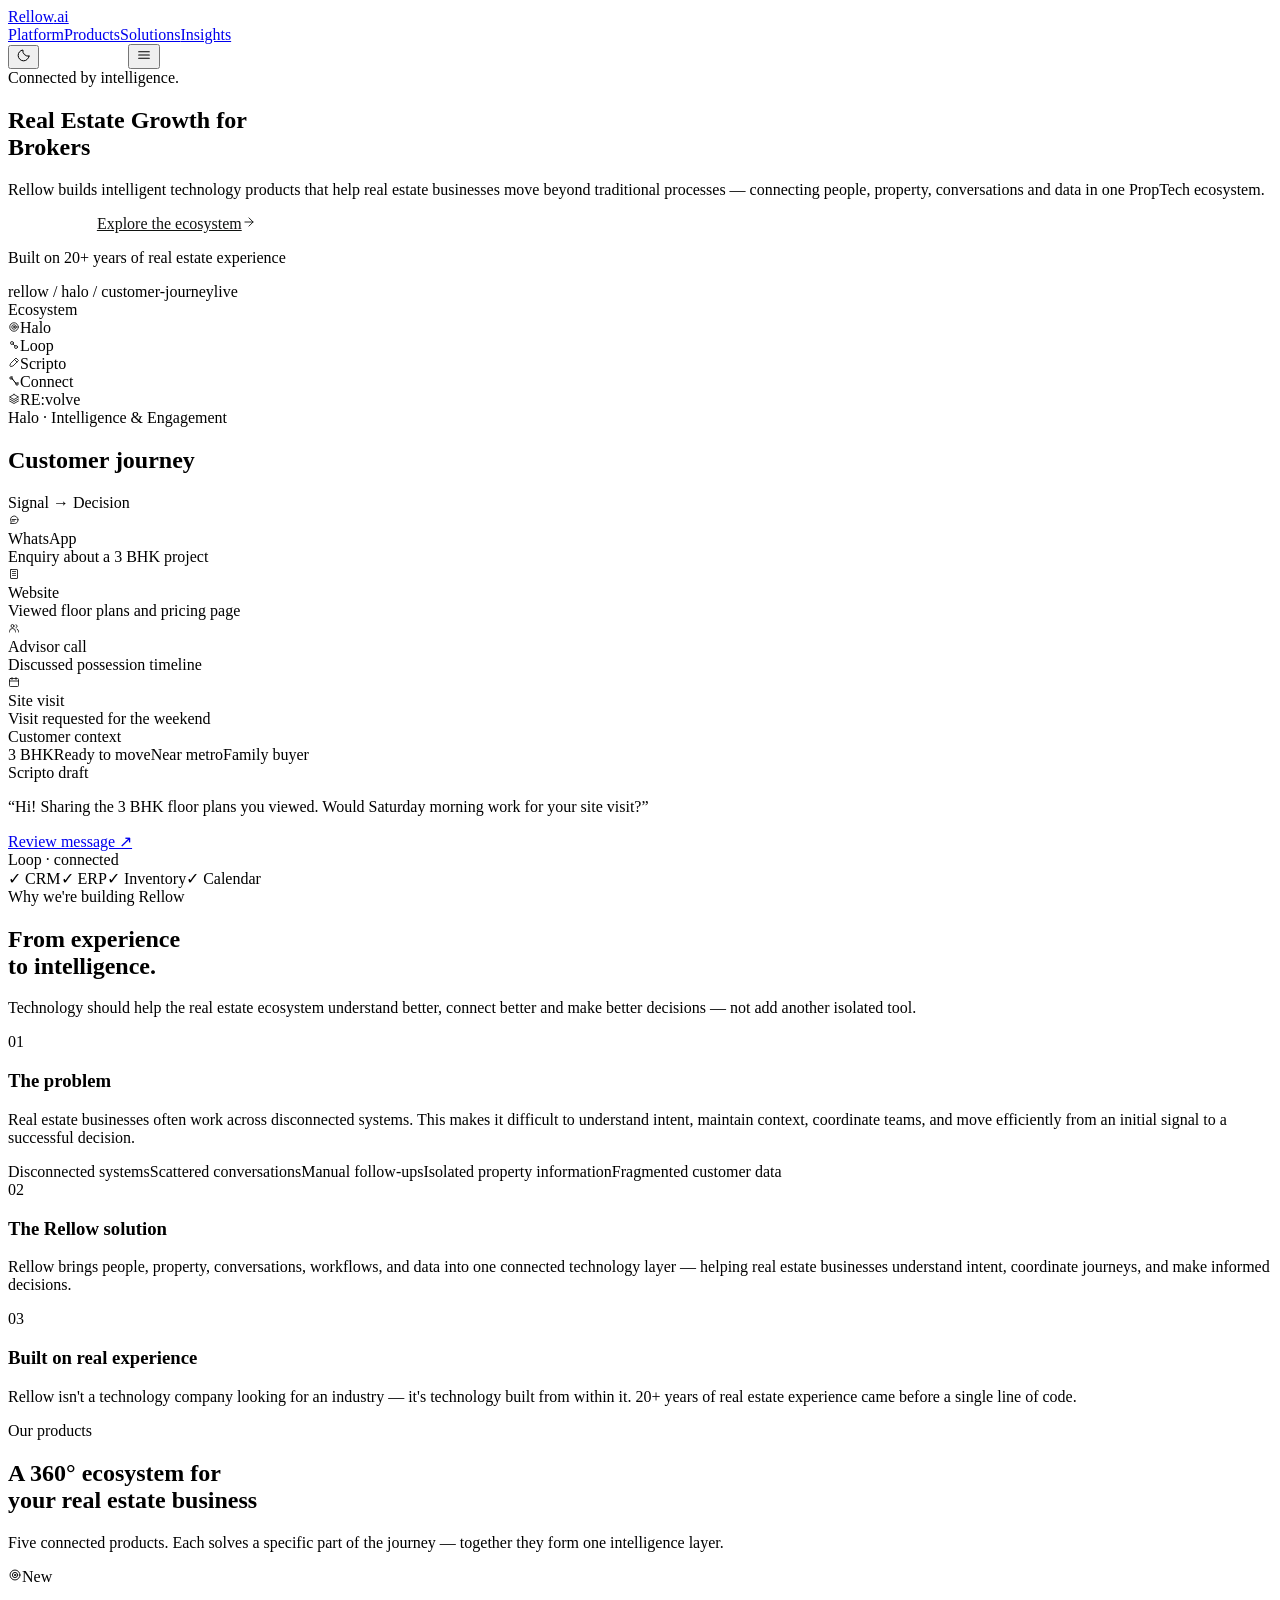
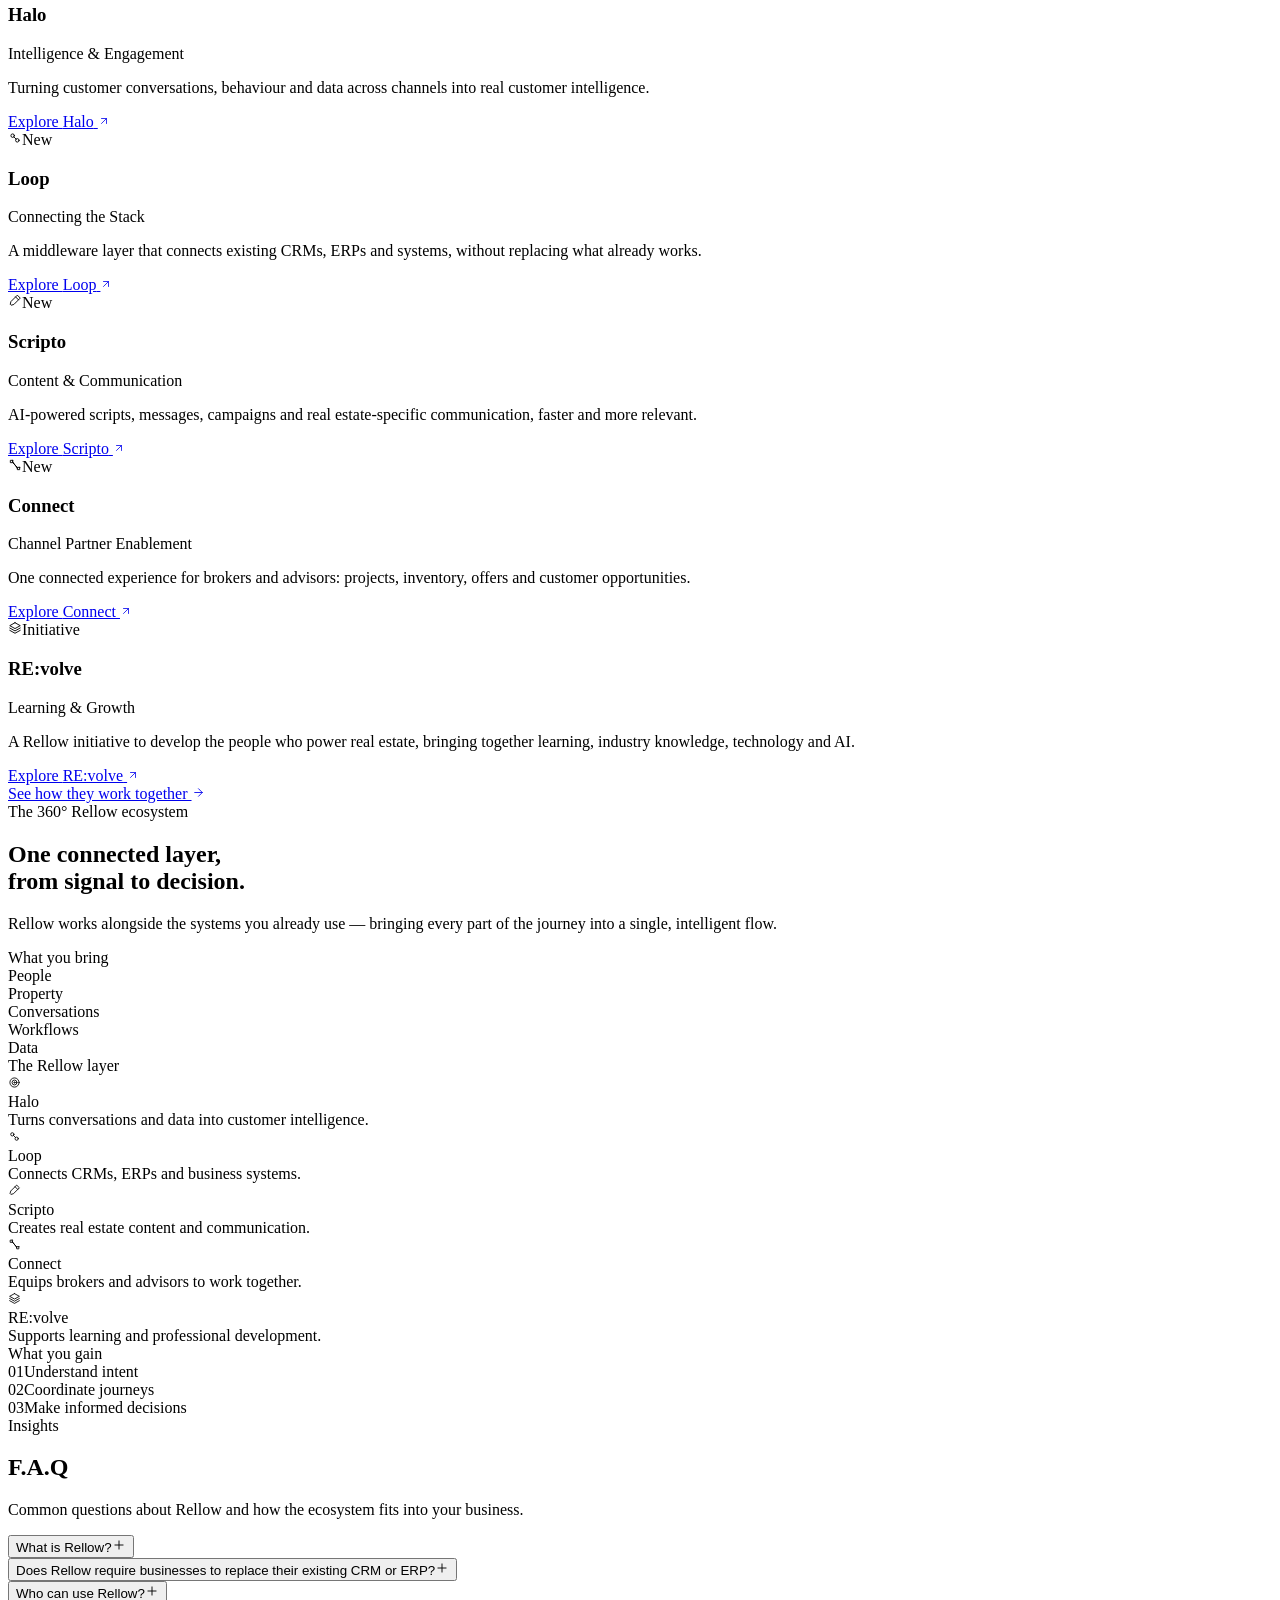
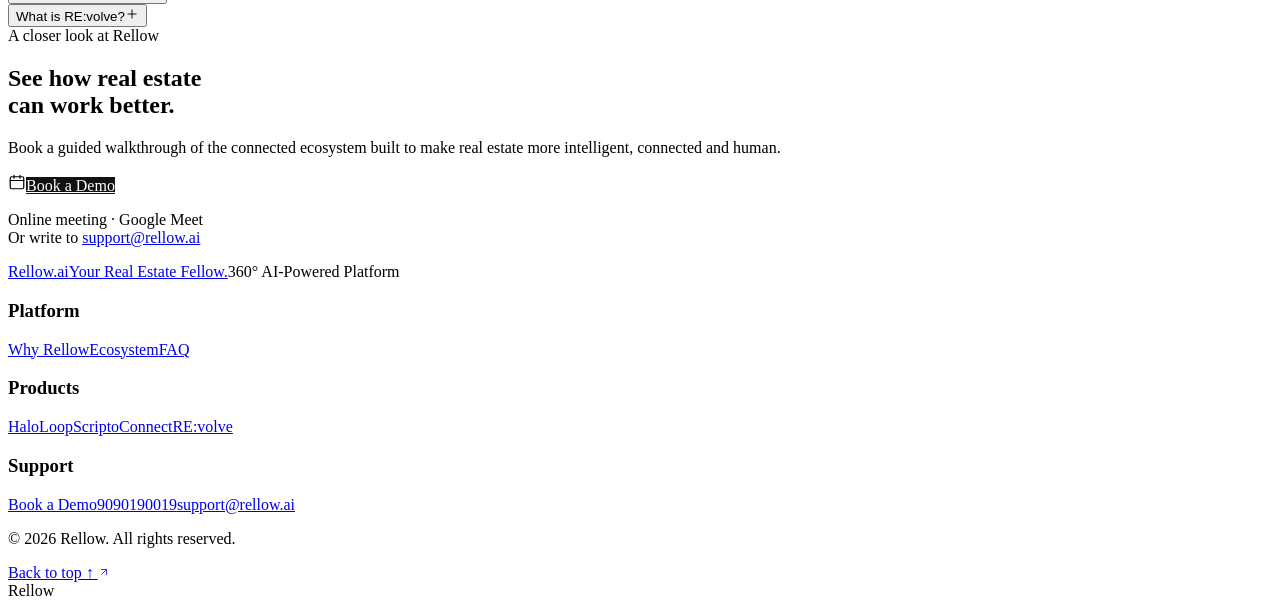
==== commit e32e2a58: "Updates" ====
--- a/index.html
+++ b/index.html
@@ -1 +1 @@
-<!DOCTYPE html><html lang="en" class="euozaW_variable Gb1_vG_variable"><head><meta charSet="utf-8"/><meta name="viewport" content="width=device-width, initial-scale=1"/><link rel="preload" href="/_next/static/media/47fe1b7cd6e6ed85-s.p.3bh2vc0w-r-ll.woff2" as="font" crossorigin="" type="font/woff2"/><link rel="preload" href="/_next/static/media/797e433ab948586e-s.p.0r6juujl39pe6.woff2" as="font" crossorigin="" type="font/woff2"/><link rel="preload" href="/_next/static/media/8e6fa89aa22d24ec-s.p.2o7m9ogm38dql.woff2" as="font" crossorigin="" type="font/woff2"/><link rel="preload" href="/_next/static/media/a218039a3287bcfd-s.p.43zbiuwnnoiok.woff2" as="font" crossorigin="" type="font/woff2"/><link rel="preload" href="/_next/static/media/c875c6f5d3e977ac-s.p.1h18_wedhzk4h.woff2" as="font" crossorigin="" type="font/woff2"/><link rel="preload" href="/_next/static/media/e2334d715941921e-s.p.3o_v2fun1jzxk.woff2" as="font" crossorigin="" type="font/woff2"/><link rel="stylesheet" href="/_next/static/chunks/1402tt3q_bhgr.css" data-precedence="next"/><link rel="preload" as="script" fetchPriority="low" href="/_next/static/chunks/3cfn99dbrcvvp.js"/><script src="/_next/static/chunks/24oq267qibdq3.js" async=""></script><script src="/_next/static/chunks/2khxl0v1q4i6n.js" async=""></script><script src="/_next/static/chunks/turbopack-3-ry682tkyiqk.js" async=""></script><script src="/_next/static/chunks/0umf92h1sb77c.js" async=""></script><script src="/_next/static/chunks/3ie72bro-fdln.js" async=""></script><meta name="theme-color" content="#f5f5f5"/><title>Rellow.ai — Real Estate Growth for Developers</title><meta name="description" content="Rellow builds intelligent technology products connecting people, property, conversations and data in one PropTech ecosystem."/><link rel="icon" href="/favicon.ico?favicon.117ezoe8m31dk.ico" sizes="48x48" type="image/x-icon"/><meta name="next-size-adjust" content=""/><script src="/_next/static/chunks/0cz1d0mv5g_q7.js" noModule=""></script></head><body><div hidden=""><!--$--><!--/$--></div><div id="top" class="min-h-screen overflow-clip"><header class="sticky top-0 z-50 px-3 pt-3 sm:px-5 sm:pt-4"><div class="site-wrap"><div class="site-card flex h-[50px] items-center justify-between px-3 sm:h-[56px] sm:px-4"><a href="#top" aria-label="Rellow.ai home" class="flex shrink-0 items-center gap-1.5"><span class="relative flex h-[19px] w-[19px] items-center justify-center rounded-full bg-gradient-brand"><span class="h-[9px] w-[9px] rounded-full border-2 border-white bg-[#111311]"></span></span><span class="text-[13px] font-semibold tracking-[-.055em]">Rellow<span class="font-normal text-[#69706b]">.ai</span></span></a><nav class="ml-6 hidden flex-1 items-center gap-5 sm:flex md:gap-7" aria-label="Main navigation"><a href="#platform" class="text-[11px] text-[#505650] transition hover:text-[#009de0] dark:text-[#c1c6c1]">Platform</a><a href="#products" class="text-[11px] text-[#505650] transition hover:text-[#009de0] dark:text-[#c1c6c1]">Products</a><a href="#ecosystem" class="text-[11px] text-[#505650] transition hover:text-[#009de0] dark:text-[#c1c6c1]">Solutions</a><a href="#insights" class="text-[11px] text-[#505650] transition hover:text-[#009de0] dark:text-[#c1c6c1]">Insights</a></nav><div class="ml-auto flex shrink-0 items-center gap-1.5 sm:ml-4 sm:gap-2"><button type="button" aria-label="Toggle color theme" aria-pressed="false" class="flex h-[29px] w-[29px] shrink-0 items-center justify-center rounded-[9px] border border-black/10 bg-white text-[#252925] transition hover:bg-[#f2f3f1] dark:border-white/10 dark:bg-[#202220] dark:text-white"><svg width="15" height="15" viewBox="0 0 24 24" fill="none" stroke="currentColor" stroke-width="1.6" stroke-linecap="round" stroke-linejoin="round" aria-hidden="true"><path d="M20.8 13A8.5 8.5 0 0 1 11 3.2 8.7 8.7 0 1 0 20.8 13Z"></path></svg></button><a href="#demo" class="inline-flex h-[29px] shrink-0 items-center justify-center rounded-[9px] bg-[#111311] px-3 text-[11px] font-semibold text-white whitespace-nowrap" style="color:#ffffff;-webkit-text-fill-color:#ffffff;visibility:visible;opacity:1"><span style="color:#ffffff;-webkit-text-fill-color:#ffffff;visibility:visible;opacity:1">Book a Demo</span></a><button type="button" aria-label="Open menu" aria-expanded="false" class="flex h-[29px] w-[29px] shrink-0 items-center justify-center rounded-[9px] border border-black/10 sm:hidden"><svg width="16" height="16" viewBox="0 0 24 24" fill="none" stroke="currentColor" stroke-width="1.6" stroke-linecap="round" stroke-linejoin="round" aria-hidden="true"><path d="M4 7h16M4 12h16M4 17h16"></path></svg></button></div></div></div></header><main><section id="platform" class="site-wrap pt-3 sm:pt-4"><div class="site-card px-4 pb-6 pt-12 text-center sm:px-8 sm:pb-8 sm:pt-[68px] lg:pt-[76px]"><div class="eyebrow">Connected by intelligence.</div><h1 class="mx-auto mt-5 max-w-[900px] text-[clamp(2.25rem,6.1vw,4.3rem)] font-normal leading-[1.2] tracking-[-.065em] text-[var(--ink)]">Real Estate Growth for<br/><span class="text-gradient-brand inline-block animate-audience-in pb-2">Brokers</span></h1><p class="font-mono mx-auto mt-6 max-w-[570px] text-[11px] leading-[1.8] text-[var(--ink-soft)] sm:text-[12px]">Rellow builds intelligent technology products that help real estate businesses move beyond traditional processes — connecting people, property, conversations and data in one PropTech ecosystem.</p><div class="mt-6 flex flex-col items-stretch justify-center gap-2.5 sm:flex-row sm:items-center"><a href="#demo" class="inline-flex min-h-[38px] items-center justify-center rounded-[9px] bg-[#111311] px-5 text-[12px] font-semibold transition hover:-translate-y-0.5 hover:bg-[#2b2e2b]" style="color:#ffffff;-webkit-text-fill-color:#ffffff"><span style="color:#ffffff;-webkit-text-fill-color:#ffffff">Book a Demo</span></a><a href="#products" class="inline-flex min-h-[38px] items-center justify-center gap-2 rounded-[9px] border border-black/10 bg-white px-4 text-[12px] font-medium transition hover:border-black/25" style="color:#111311;-webkit-text-fill-color:#111311"><span style="color:#111311;-webkit-text-fill-color:#111311">Explore the ecosystem</span><svg width="14" height="14" viewBox="0 0 24 24" fill="none" stroke="currentColor" stroke-width="1.6" stroke-linecap="round" stroke-linejoin="round" aria-hidden="true"><path d="M5 12h14M12 5l7 7-7 7"></path></svg></a></div><p class="font-mono mt-4 text-[9px] text-[var(--ink-soft)]">Built on <span class="text-[#16a34a]">20+ years</span> of real estate experience</p><div class="mx-auto mt-12 max-w-[960px] overflow-hidden rounded-[16px] border border-black/[.09] bg-white text-left shadow-[0_16px_40px_rgba(17,19,17,.07)] sm:mt-16"><div class="flex h-[30px] items-center justify-between border-b border-black/[.07] px-3 sm:px-4"><div class="flex gap-1"><i class="h-[7px] w-[7px] rounded-full bg-[#e6e6e4]"></i><i class="h-[7px] w-[7px] rounded-full bg-[#e6e6e4]"></i><i class="h-[7px] w-[7px] rounded-full bg-[#e6e6e4]"></i></div><span class="font-mono hidden text-[9px] text-[#7b827c] sm:block">rellow / halo / customer-journey</span><span class="font-mono flex items-center gap-1.5 text-[9px] text-[#16a34a]"><i class="h-1 w-1 rounded-full bg-[#16a34a]"></i>live</span></div><div class="grid min-h-[260px] grid-cols-1 sm:grid-cols-[145px_1fr] lg:grid-cols-[160px_1fr_230px]"><aside class="hidden border-r border-black/[.08] bg-[#fafafa] p-3 sm:block"><div class="font-mono mb-3 text-[8px] uppercase tracking-wide text-[#858b86]">Ecosystem</div><div class="mb-1 flex items-center gap-2 rounded-lg px-2 py-2 text-[10px] border border-black/[.06] bg-white"><span class="flex h-5 w-5 items-center justify-center rounded-md border border-black/[.07]"><svg width="12" height="12" viewBox="0 0 24 24" fill="none" stroke="currentColor" stroke-width="1.6" stroke-linecap="round" stroke-linejoin="round" aria-hidden="true"><circle cx="12" cy="12" r="8.5"></circle><circle cx="12" cy="12" r="4.5"></circle><circle cx="12" cy="12" r="1.2"></circle></svg></span>Halo</div><div class="mb-1 flex items-center gap-2 rounded-lg px-2 py-2 text-[10px] text-[#5f665f]"><span class="flex h-5 w-5 items-center justify-center rounded-md border border-black/[.07]"><svg width="12" height="12" viewBox="0 0 24 24" fill="none" stroke="currentColor" stroke-width="1.6" stroke-linecap="round" stroke-linejoin="round" aria-hidden="true"><circle cx="8" cy="8" r="3"></circle><circle cx="16" cy="16" r="3"></circle><path d="m10 10 4 4"></path></svg></span>Loop</div><div class="mb-1 flex items-center gap-2 rounded-lg px-2 py-2 text-[10px] text-[#5f665f]"><span class="flex h-5 w-5 items-center justify-center rounded-md border border-black/[.07]"><svg width="12" height="12" viewBox="0 0 24 24" fill="none" stroke="currentColor" stroke-width="1.6" stroke-linecap="round" stroke-linejoin="round" aria-hidden="true"><path d="m4 17 1-4L16 2l5 5L10 18l-4 1Z"></path><path d="m13 5 5 5"></path></svg></span>Scripto</div><div class="mb-1 flex items-center gap-2 rounded-lg px-2 py-2 text-[10px] text-[#5f665f]"><span class="flex h-5 w-5 items-center justify-center rounded-md border border-black/[.07]"><svg width="12" height="12" viewBox="0 0 24 24" fill="none" stroke="currentColor" stroke-width="1.6" stroke-linecap="round" stroke-linejoin="round" aria-hidden="true"><path d="M8 4H4v4h4V4ZM20 16h-4v4h4v-4Z"></path><path d="m8 6 8 12M8 8l8 8"></path></svg></span>Connect</div><div class="mb-1 flex items-center gap-2 rounded-lg px-2 py-2 text-[10px] text-[#5f665f]"><span class="flex h-5 w-5 items-center justify-center rounded-md border border-black/[.07]"><svg width="12" height="12" viewBox="0 0 24 24" fill="none" stroke="currentColor" stroke-width="1.6" stroke-linecap="round" stroke-linejoin="round" aria-hidden="true"><path d="m12 3 9 5-9 5-9-5 9-5Z"></path><path d="m3 12 9 5 9-5M3 16l9 5 9-5"></path></svg></span>RE:volve</div></aside><div class="p-4 sm:p-5"><div class="font-mono text-[9px] text-[#009de0]">Halo · Intelligence &amp; Engagement</div><div class="mt-1 flex flex-wrap items-center justify-between gap-2"><h2 class="text-[13px] font-medium tracking-tight">Customer journey</h2><span class="font-mono rounded-md bg-[#f0f1ef] px-2 py-1 text-[8px] text-[#5f665f]">Signal → Decision</span></div><div class="mt-3 space-y-2.5"><div class="flex items-center gap-2.5"><span class="flex h-7 w-7 shrink-0 items-center justify-center rounded-full border border-black/[.07] bg-[#f6f7f5] text-[#535a54]"><svg width="12" height="12" viewBox="0 0 24 24" fill="none" stroke="currentColor" stroke-width="1.6" stroke-linecap="round" stroke-linejoin="round" aria-hidden="true"><path d="M20 11.5a7.5 7.5 0 0 1-7.5 7.5H5l1.5-3A7.5 7.5 0 1 1 20 11.5Z"></path><path d="M8 11h8M8 14h5"></path></svg></span><div><div class="font-mono text-[8px] text-[#8a908b]">WhatsApp</div><div class="text-[10px] text-[#111311] sm:text-[11px]">Enquiry about a 3 BHK project</div></div></div><div class="flex items-center gap-2.5"><span class="flex h-7 w-7 shrink-0 items-center justify-center rounded-full border border-black/[.07] bg-[#f6f7f5] text-[#535a54]"><svg width="12" height="12" viewBox="0 0 24 24" fill="none" stroke="currentColor" stroke-width="1.6" stroke-linecap="round" stroke-linejoin="round" aria-hidden="true"><rect x="5" y="3" width="14" height="18" rx="1"></rect><path d="M9 7h2m2 0h2M9 11h2m2 0h2M9 15h2m2 0h2"></path></svg></span><div><div class="font-mono text-[8px] text-[#8a908b]">Website</div><div class="text-[10px] text-[#111311] sm:text-[11px]">Viewed floor plans and pricing page</div></div></div><div class="flex items-center gap-2.5"><span class="flex h-7 w-7 shrink-0 items-center justify-center rounded-full border border-black/[.07] bg-[#f6f7f5] text-[#535a54]"><svg width="12" height="12" viewBox="0 0 24 24" fill="none" stroke="currentColor" stroke-width="1.6" stroke-linecap="round" stroke-linejoin="round" aria-hidden="true"><circle cx="9" cy="8" r="3"></circle><path d="M3 20v-1a6 6 0 0 1 12 0v1M16 5.5a3 3 0 0 1 0 5.8M18 14a5 5 0 0 1 3 4.5V20"></path></svg></span><div><div class="font-mono text-[8px] text-[#8a908b]">Advisor call</div><div class="text-[10px] text-[#111311] sm:text-[11px]">Discussed possession timeline</div></div></div><div class="flex items-center gap-2.5"><span class="flex h-7 w-7 shrink-0 items-center justify-center rounded-full border border-black/[.07] bg-[#f6f7f5] text-[#535a54]"><svg width="12" height="12" viewBox="0 0 24 24" fill="none" stroke="currentColor" stroke-width="1.6" stroke-linecap="round" stroke-linejoin="round" aria-hidden="true"><rect x="3" y="5" width="18" height="16" rx="2"></rect><path d="M16 3v4M8 3v4M3 10h18"></path></svg></span><div><div class="font-mono text-[8px] text-[#8a908b]">Site visit</div><div class="text-[10px] text-[#111311] sm:text-[11px]">Visit requested for the weekend</div></div></div></div></div><aside class="hidden space-y-2 border-l border-black/[.08] bg-[#fafafa] p-3 lg:block"><div class="rounded-xl border border-black/[.06] bg-white p-3"><div class="font-mono text-[8px] text-[#858b86]">Customer context</div><div class="mt-2 flex flex-wrap gap-1"><span class="rounded-md bg-[#f0f1ef] px-2 py-1 text-[8px]">3 BHK</span><span class="rounded-md bg-[#f0f1ef] px-2 py-1 text-[8px]">Ready to move</span><span class="rounded-md bg-[#f0f1ef] px-2 py-1 text-[8px]">Near metro</span><span class="rounded-md bg-[#f0f1ef] px-2 py-1 text-[8px]">Family buyer</span></div></div><div class="rounded-xl border border-black/[.06] bg-white p-3"><div class="font-mono text-[8px] text-[#858b86]">Scripto draft</div><p class="mt-2 text-[9px] leading-4">“Hi! Sharing the 3 BHK floor plans you viewed. Would Saturday morning work for your site visit?”</p><a href="#demo" class="mt-2 block text-[9px] font-medium">Review message ↗</a></div><div class="rounded-xl border border-black/[.06] bg-white p-3"><div class="font-mono text-[8px] text-[#858b86]">Loop · connected</div><div class="mt-2 grid grid-cols-2 gap-2 text-[9px] text-[#16a34a]"><span>✓ CRM</span><span>✓ ERP</span><span>✓ Inventory</span><span>✓ Calendar</span></div></div></aside></div></div></div></section><section class="site-wrap pt-3 sm:pt-4"><div class="grid gap-3 lg:grid-cols-[.78fr_1.22fr]"><article class="site-card section-pad"><div class="section-label">Why we&#x27;re building Rellow</div><h2 class="mt-4 max-w-[340px] text-[clamp(1.7rem,3vw,2.25rem)] leading-[1.15] tracking-[-.06em]">From experience<br/>to <span class="text-gradient-brand">intelligence.</span></h2><p class="mt-7 max-w-[360px] text-[11px] leading-[1.8] text-[var(--ink-soft)] sm:text-xs">Technology should help the real estate ecosystem understand better, connect better and make better decisions — not add another isolated tool.</p></article><article class="site-card section-pad"><div class="flex items-center gap-3"><span class="section-label">01</span><h3 class="text-sm font-medium">The problem</h3></div><p class="mt-3 text-[11px] leading-[1.8] text-[var(--ink-soft)] sm:text-xs">Real estate businesses often work across disconnected systems. This makes it difficult to understand intent, maintain context, coordinate teams, and move efficiently from an initial signal to a successful decision.</p><div class="mt-4 flex flex-wrap gap-1.5"><span class="rounded-full border border-black/[.06] bg-[#f6f6f5] px-2.5 py-1 text-[9px] text-[#687068]">Disconnected systems</span><span class="rounded-full border border-black/[.06] bg-[#f6f6f5] px-2.5 py-1 text-[9px] text-[#687068]">Scattered conversations</span><span class="rounded-full border border-black/[.06] bg-[#f6f6f5] px-2.5 py-1 text-[9px] text-[#687068]">Manual follow-ups</span><span class="rounded-full border border-black/[.06] bg-[#f6f6f5] px-2.5 py-1 text-[9px] text-[#687068]">Isolated property information</span><span class="rounded-full border border-black/[.06] bg-[#f6f6f5] px-2.5 py-1 text-[9px] text-[#687068]">Fragmented customer data</span></div></article></div><div class="mt-3 grid gap-3 md:grid-cols-2"><article class="site-card section-pad"><div class="flex items-center gap-3"><span class="section-label">02</span><h3 class="text-sm font-medium">The Rellow solution</h3></div><p class="mt-3 text-[11px] leading-[1.8] text-[var(--ink-soft)] sm:text-xs">Rellow brings people, property, conversations, workflows, and data into one connected technology layer — helping real estate businesses understand intent, coordinate journeys, and make informed decisions.</p></article><article class="site-card section-pad"><div class="flex items-center gap-3"><span class="section-label">03</span><h3 class="text-sm font-medium">Built on real experience</h3></div><p class="mt-3 text-[11px] leading-[1.8] text-[var(--ink-soft)] sm:text-xs">Rellow isn&#x27;t a technology company looking for an industry — it&#x27;s technology built from within it. 20+ years of real estate experience came before a single line of code.</p></article></div></section><section id="products" class="site-wrap pt-3 sm:pt-4"><div class="site-card section-pad"><div class="grid gap-5 md:grid-cols-[1fr_.55fr] md:items-end"><div><div class="section-label">Our products</div><h2 class="mt-4 max-w-[620px] text-[clamp(2rem,4vw,3.2rem)] leading-[1.12] tracking-[-.065em]">A <span class="text-gradient-brand">360°</span> ecosystem for<br class="hidden sm:block"/> your real estate business</h2></div><p class="font-mono max-w-[340px] text-[10px] leading-[1.8] text-[var(--ink-soft)] md:justify-self-end sm:text-[11px]">Five connected products. Each solves a specific part of the journey — together they form one intelligence layer.</p></div><div class="mt-7 grid gap-2.5 sm:grid-cols-2"><article class="group flex flex-col rounded-[13px] border border-black/[.07] bg-[#f8f8f7] p-4 transition duration-300 hover:-translate-y-0.5 hover:border-[#009de0]/30 hover:bg-white sm:p-5 min-h-[190px]"><div class="flex items-center justify-between"><span class="flex h-7 w-7 items-center justify-center rounded-lg border border-black/[.07] bg-white"><svg width="14" height="14" viewBox="0 0 24 24" fill="none" stroke="currentColor" stroke-width="1.6" stroke-linecap="round" stroke-linejoin="round" aria-hidden="true"><circle cx="12" cy="12" r="8.5"></circle><circle cx="12" cy="12" r="4.5"></circle><circle cx="12" cy="12" r="1.2"></circle></svg></span><span class="font-mono rounded-md bg-[#eeeeec] px-2 py-1 text-[8px] text-[#7b827c]">New</span></div><h3 class="mt-5 text-[17px] font-medium tracking-[-.04em]">Halo</h3><div class="font-mono mt-0.5 text-[9px] text-[#009de0]">Intelligence &amp; Engagement</div><p class="mt-2 text-[10px] leading-[1.75] text-[var(--ink-soft)] sm:text-[11px]">Turning customer conversations, behaviour and data across channels into real customer intelligence.</p><a href="#demo" class="mt-auto inline-flex items-center gap-1 pt-4 text-[10px] font-medium">Explore <!-- -->Halo<!-- --> <svg width="12" height="12" viewBox="0 0 24 24" fill="none" stroke="currentColor" stroke-width="1.6" stroke-linecap="round" stroke-linejoin="round" aria-hidden="true"><path d="M7 17 17 7M7 7h10v10"></path></svg></a></article><article class="group flex flex-col rounded-[13px] border border-black/[.07] bg-[#f8f8f7] p-4 transition duration-300 hover:-translate-y-0.5 hover:border-[#009de0]/30 hover:bg-white sm:p-5 min-h-[190px]"><div class="flex items-center justify-between"><span class="flex h-7 w-7 items-center justify-center rounded-lg border border-black/[.07] bg-white"><svg width="14" height="14" viewBox="0 0 24 24" fill="none" stroke="currentColor" stroke-width="1.6" stroke-linecap="round" stroke-linejoin="round" aria-hidden="true"><circle cx="8" cy="8" r="3"></circle><circle cx="16" cy="16" r="3"></circle><path d="m10 10 4 4"></path></svg></span><span class="font-mono rounded-md bg-[#eeeeec] px-2 py-1 text-[8px] text-[#7b827c]">New</span></div><h3 class="mt-5 text-[17px] font-medium tracking-[-.04em]">Loop</h3><div class="font-mono mt-0.5 text-[9px] text-[#009de0]">Connecting the Stack</div><p class="mt-2 text-[10px] leading-[1.75] text-[var(--ink-soft)] sm:text-[11px]">A middleware layer that connects existing CRMs, ERPs and systems, without replacing what already works.</p><a href="#demo" class="mt-auto inline-flex items-center gap-1 pt-4 text-[10px] font-medium">Explore <!-- -->Loop<!-- --> <svg width="12" height="12" viewBox="0 0 24 24" fill="none" stroke="currentColor" stroke-width="1.6" stroke-linecap="round" stroke-linejoin="round" aria-hidden="true"><path d="M7 17 17 7M7 7h10v10"></path></svg></a></article></div><div class="mt-2.5 grid gap-2.5 sm:grid-cols-2 lg:grid-cols-3"><article class="group flex flex-col rounded-[13px] border border-black/[.07] bg-[#f8f8f7] p-4 transition duration-300 hover:-translate-y-0.5 hover:border-[#009de0]/30 hover:bg-white sm:p-5 min-h-[205px]"><div class="flex items-center justify-between"><span class="flex h-7 w-7 items-center justify-center rounded-lg border border-black/[.07] bg-white"><svg width="14" height="14" viewBox="0 0 24 24" fill="none" stroke="currentColor" stroke-width="1.6" stroke-linecap="round" stroke-linejoin="round" aria-hidden="true"><path d="m4 17 1-4L16 2l5 5L10 18l-4 1Z"></path><path d="m13 5 5 5"></path></svg></span><span class="font-mono rounded-md bg-[#eeeeec] px-2 py-1 text-[8px] text-[#7b827c]">New</span></div><h3 class="mt-5 text-[17px] font-medium tracking-[-.04em]">Scripto</h3><div class="font-mono mt-0.5 text-[9px] text-[#009de0]">Content &amp; Communication</div><p class="mt-2 text-[10px] leading-[1.75] text-[var(--ink-soft)] sm:text-[11px]">AI-powered scripts, messages, campaigns and real estate-specific communication, faster and more relevant.</p><a href="#demo" class="mt-auto inline-flex items-center gap-1 pt-4 text-[10px] font-medium">Explore <!-- -->Scripto<!-- --> <svg width="12" height="12" viewBox="0 0 24 24" fill="none" stroke="currentColor" stroke-width="1.6" stroke-linecap="round" stroke-linejoin="round" aria-hidden="true"><path d="M7 17 17 7M7 7h10v10"></path></svg></a></article><article class="group flex flex-col rounded-[13px] border border-black/[.07] bg-[#f8f8f7] p-4 transition duration-300 hover:-translate-y-0.5 hover:border-[#009de0]/30 hover:bg-white sm:p-5 min-h-[205px]"><div class="flex items-center justify-between"><span class="flex h-7 w-7 items-center justify-center rounded-lg border border-black/[.07] bg-white"><svg width="14" height="14" viewBox="0 0 24 24" fill="none" stroke="currentColor" stroke-width="1.6" stroke-linecap="round" stroke-linejoin="round" aria-hidden="true"><path d="M8 4H4v4h4V4ZM20 16h-4v4h4v-4Z"></path><path d="m8 6 8 12M8 8l8 8"></path></svg></span><span class="font-mono rounded-md bg-[#eeeeec] px-2 py-1 text-[8px] text-[#7b827c]">New</span></div><h3 class="mt-5 text-[17px] font-medium tracking-[-.04em]">Connect</h3><div class="font-mono mt-0.5 text-[9px] text-[#009de0]">Channel Partner Enablement</div><p class="mt-2 text-[10px] leading-[1.75] text-[var(--ink-soft)] sm:text-[11px]">One connected experience for brokers and advisors: projects, inventory, offers and customer opportunities.</p><a href="#demo" class="mt-auto inline-flex items-center gap-1 pt-4 text-[10px] font-medium">Explore <!-- -->Connect<!-- --> <svg width="12" height="12" viewBox="0 0 24 24" fill="none" stroke="currentColor" stroke-width="1.6" stroke-linecap="round" stroke-linejoin="round" aria-hidden="true"><path d="M7 17 17 7M7 7h10v10"></path></svg></a></article><article class="group flex flex-col rounded-[13px] border border-black/[.07] bg-[#f8f8f7] p-4 transition duration-300 hover:-translate-y-0.5 hover:border-[#009de0]/30 hover:bg-white sm:p-5 min-h-[205px]"><div class="flex items-center justify-between"><span class="flex h-7 w-7 items-center justify-center rounded-lg border border-black/[.07] bg-white"><svg width="14" height="14" viewBox="0 0 24 24" fill="none" stroke="currentColor" stroke-width="1.6" stroke-linecap="round" stroke-linejoin="round" aria-hidden="true"><path d="m12 3 9 5-9 5-9-5 9-5Z"></path><path d="m3 12 9 5 9-5M3 16l9 5 9-5"></path></svg></span><span class="font-mono rounded-md bg-[#eeeeec] px-2 py-1 text-[8px] text-[#7b827c]">Initiative</span></div><h3 class="mt-5 text-[17px] font-medium tracking-[-.04em]">RE:volve</h3><div class="font-mono mt-0.5 text-[9px] text-[#009de0]">Learning &amp; Growth</div><p class="mt-2 text-[10px] leading-[1.75] text-[var(--ink-soft)] sm:text-[11px]">A Rellow initiative to develop the people who power real estate, bringing together learning, industry knowledge, technology and AI.</p><a href="#demo" class="mt-auto inline-flex items-center gap-1 pt-4 text-[10px] font-medium">Explore <!-- -->RE:volve<!-- --> <svg width="12" height="12" viewBox="0 0 24 24" fill="none" stroke="currentColor" stroke-width="1.6" stroke-linecap="round" stroke-linejoin="round" aria-hidden="true"><path d="M7 17 17 7M7 7h10v10"></path></svg></a></article></div><div class="mt-6 text-center"><a href="#ecosystem" class="inline-flex min-h-[34px] items-center gap-2 rounded-lg border border-black/10 bg-white px-4 text-[10px] font-medium transition hover:border-black/25">See how they work together <svg width="13" height="13" viewBox="0 0 24 24" fill="none" stroke="currentColor" stroke-width="1.6" stroke-linecap="round" stroke-linejoin="round" aria-hidden="true"><path d="M5 12h14M12 5l7 7-7 7"></path></svg></a></div></div></section><section id="ecosystem" class="site-wrap pt-3 sm:pt-4"><div class="site-card section-pad"><div class="text-center"><div class="eyebrow">The 360° Rellow ecosystem</div><h2 class="mx-auto mt-4 max-w-[700px] text-[clamp(2rem,4vw,3rem)] leading-[1.12] tracking-[-.065em]">One connected layer,<br/>from signal to decision.</h2><p class="font-mono mx-auto mt-4 max-w-[470px] text-[10px] leading-[1.8] text-[var(--ink-soft)] sm:text-[11px]">Rellow works alongside the systems you already use — bringing every part of the journey into a single, intelligent flow.</p></div><div class="mt-8 grid items-stretch gap-3 lg:grid-cols-[.8fr_1.2fr_.8fr]"><div class="rounded-[13px] border border-black/[.06] bg-[#f8f8f7] p-4"><div class="font-mono mb-3 text-[8px] uppercase tracking-wide text-[#7b827c]">What you bring</div><div class="space-y-1.5"><div class="rounded-lg border border-black/[.04] bg-white px-3 py-2 text-[11px]">People</div><div class="rounded-lg border border-black/[.04] bg-white px-3 py-2 text-[11px]">Property</div><div class="rounded-lg border border-black/[.04] bg-white px-3 py-2 text-[11px]">Conversations</div><div class="rounded-lg border border-black/[.04] bg-white px-3 py-2 text-[11px]">Workflows</div><div class="rounded-lg border border-black/[.04] bg-white px-3 py-2 text-[11px]">Data</div></div></div><div class="relative rounded-[13px] border-y border-l border-r border-[#009de0]/40 bg-white p-4"><div class="font-mono mb-3 text-[8px] uppercase tracking-wide text-[#7b827c]">The Rellow layer</div><div class="space-y-1.5"><div class="flex items-center gap-2 rounded-lg border border-black/[.06] bg-[#fafafa] px-2.5 py-2"><span class="flex h-7 w-7 shrink-0 items-center justify-center rounded-lg border border-black/[.06] bg-white"><svg width="13" height="13" viewBox="0 0 24 24" fill="none" stroke="currentColor" stroke-width="1.6" stroke-linecap="round" stroke-linejoin="round" aria-hidden="true"><circle cx="12" cy="12" r="8.5"></circle><circle cx="12" cy="12" r="4.5"></circle><circle cx="12" cy="12" r="1.2"></circle></svg></span><div><div class="text-[10px] font-semibold">Halo</div><div class="text-[8px] leading-4 text-[var(--ink-soft)]">Turns conversations and data into customer intelligence.</div></div></div><div class="flex items-center gap-2 rounded-lg border border-black/[.06] bg-[#fafafa] px-2.5 py-2"><span class="flex h-7 w-7 shrink-0 items-center justify-center rounded-lg border border-black/[.06] bg-white"><svg width="13" height="13" viewBox="0 0 24 24" fill="none" stroke="currentColor" stroke-width="1.6" stroke-linecap="round" stroke-linejoin="round" aria-hidden="true"><circle cx="8" cy="8" r="3"></circle><circle cx="16" cy="16" r="3"></circle><path d="m10 10 4 4"></path></svg></span><div><div class="text-[10px] font-semibold">Loop</div><div class="text-[8px] leading-4 text-[var(--ink-soft)]">Connects CRMs, ERPs and business systems.</div></div></div><div class="flex items-center gap-2 rounded-lg border border-black/[.06] bg-[#fafafa] px-2.5 py-2"><span class="flex h-7 w-7 shrink-0 items-center justify-center rounded-lg border border-black/[.06] bg-white"><svg width="13" height="13" viewBox="0 0 24 24" fill="none" stroke="currentColor" stroke-width="1.6" stroke-linecap="round" stroke-linejoin="round" aria-hidden="true"><path d="m4 17 1-4L16 2l5 5L10 18l-4 1Z"></path><path d="m13 5 5 5"></path></svg></span><div><div class="text-[10px] font-semibold">Scripto</div><div class="text-[8px] leading-4 text-[var(--ink-soft)]">Creates real estate content and communication.</div></div></div><div class="flex items-center gap-2 rounded-lg border border-black/[.06] bg-[#fafafa] px-2.5 py-2"><span class="flex h-7 w-7 shrink-0 items-center justify-center rounded-lg border border-black/[.06] bg-white"><svg width="13" height="13" viewBox="0 0 24 24" fill="none" stroke="currentColor" stroke-width="1.6" stroke-linecap="round" stroke-linejoin="round" aria-hidden="true"><path d="M8 4H4v4h4V4ZM20 16h-4v4h4v-4Z"></path><path d="m8 6 8 12M8 8l8 8"></path></svg></span><div><div class="text-[10px] font-semibold">Connect</div><div class="text-[8px] leading-4 text-[var(--ink-soft)]">Equips brokers and advisors to work together.</div></div></div><div class="flex items-center gap-2 rounded-lg border border-black/[.06] bg-[#fafafa] px-2.5 py-2"><span class="flex h-7 w-7 shrink-0 items-center justify-center rounded-lg border border-black/[.06] bg-white"><svg width="13" height="13" viewBox="0 0 24 24" fill="none" stroke="currentColor" stroke-width="1.6" stroke-linecap="round" stroke-linejoin="round" aria-hidden="true"><path d="m12 3 9 5-9 5-9-5 9-5Z"></path><path d="m3 12 9 5 9-5M3 16l9 5 9-5"></path></svg></span><div><div class="text-[10px] font-semibold">RE:volve</div><div class="text-[8px] leading-4 text-[var(--ink-soft)]">Supports learning and professional development.</div></div></div></div></div><div class="rounded-[13px] bg-[#111311] p-4 text-white"><div class="font-mono mb-3 text-[8px] uppercase tracking-wide text-white/50">What you gain</div><div class="space-y-2"><div class="flex min-h-[62px] items-center gap-3 rounded-lg bg-white/[.06] px-3"><span class="font-mono text-[8px] text-[#ffaa40]">0<!-- -->1</span><span class="text-[10px] font-medium">Understand intent</span></div><div class="flex min-h-[62px] items-center gap-3 rounded-lg bg-white/[.06] px-3"><span class="font-mono text-[8px] text-[#ffaa40]">0<!-- -->2</span><span class="text-[10px] font-medium">Coordinate journeys</span></div><div class="flex min-h-[62px] items-center gap-3 rounded-lg bg-white/[.06] px-3"><span class="font-mono text-[8px] text-[#ffaa40]">0<!-- -->3</span><span class="text-[10px] font-medium">Make informed decisions</span></div></div></div></div></div></section><section id="insights" class="site-wrap pt-3 sm:pt-4"><div class="grid gap-3 md:grid-cols-[.62fr_1.38fr]"><div class="site-card section-pad"><div class="section-label">Insights</div><h2 class="mt-4 text-3xl tracking-[-.06em]">F.A.Q</h2><p class="mt-12 max-w-[260px] text-[11px] leading-[1.8] text-[var(--ink-soft)]">Common questions about Rellow and how the ecosystem fits into your business.</p></div><div class="site-card px-5 py-2 sm:px-7"><div class="border-b border-black/[.09] last:border-0"><button type="button" aria-expanded="false" class="flex w-full items-center justify-between gap-4 py-4 text-left text-[11px] font-medium sm:text-xs"><span>What is Rellow?</span><svg width="14" height="14" viewBox="0 0 24 24" fill="none" stroke="currentColor" stroke-width="1.6" stroke-linecap="round" stroke-linejoin="round" aria-hidden="true" class="shrink-0 text-[#777d78] transition-transform "><path d="M12 5v14M5 12h14"></path></svg></button></div><div class="border-b border-black/[.09] last:border-0"><button type="button" aria-expanded="false" class="flex w-full items-center justify-between gap-4 py-4 text-left text-[11px] font-medium sm:text-xs"><span>Does Rellow require businesses to replace their existing CRM or ERP?</span><svg width="14" height="14" viewBox="0 0 24 24" fill="none" stroke="currentColor" stroke-width="1.6" stroke-linecap="round" stroke-linejoin="round" aria-hidden="true" class="shrink-0 text-[#777d78] transition-transform "><path d="M12 5v14M5 12h14"></path></svg></button></div><div class="border-b border-black/[.09] last:border-0"><button type="button" aria-expanded="false" class="flex w-full items-center justify-between gap-4 py-4 text-left text-[11px] font-medium sm:text-xs"><span>Who can use Rellow?</span><svg width="14" height="14" viewBox="0 0 24 24" fill="none" stroke="currentColor" stroke-width="1.6" stroke-linecap="round" stroke-linejoin="round" aria-hidden="true" class="shrink-0 text-[#777d78] transition-transform "><path d="M12 5v14M5 12h14"></path></svg></button></div><div class="border-b border-black/[.09] last:border-0"><button type="button" aria-expanded="false" class="flex w-full items-center justify-between gap-4 py-4 text-left text-[11px] font-medium sm:text-xs"><span>What is RE:volve?</span><svg width="14" height="14" viewBox="0 0 24 24" fill="none" stroke="currentColor" stroke-width="1.6" stroke-linecap="round" stroke-linejoin="round" aria-hidden="true" class="shrink-0 text-[#777d78] transition-transform "><path d="M12 5v14M5 12h14"></path></svg></button></div></div></div></section><section id="demo" class="site-wrap py-3 sm:py-4"><div class="grid gap-3 md:grid-cols-[1.65fr_.8fr]"><div class="site-card flex flex-col justify-center p-6 sm:p-10"><div class="section-label">A closer look at Rellow</div><h2 class="mt-4 max-w-[570px] text-[clamp(2rem,4vw,3rem)] leading-[1.13] tracking-[-.065em]">See how real estate<br class="hidden sm:block"/> can work better.</h2><p class="font-mono mt-4 max-w-[420px] text-[10px] leading-[1.8] text-[var(--ink-soft)] sm:text-[11px]">Book a guided walkthrough of the connected ecosystem built to make real estate more intelligent, connected and human.</p></div><div class="site-card flex flex-col items-center justify-center px-6 py-8 text-center"><span class="flex h-10 w-10 items-center justify-center rounded-xl border border-black/[.06] bg-[#f8f8f7]"><svg width="18" height="18" viewBox="0 0 24 24" fill="none" stroke="currentColor" stroke-width="1.6" stroke-linecap="round" stroke-linejoin="round" aria-hidden="true"><rect x="3" y="5" width="18" height="16" rx="2"></rect><path d="M16 3v4M8 3v4M3 10h18"></path></svg></span><a href="mailto:support@rellow.ai?subject=Book%20a%20Rellow%20demo" class="mt-4 flex min-h-12 w-full items-center justify-center rounded-[9px] px-4 text-[12px] font-semibold" style="background-color:#111311;color:#ffffff;-webkit-text-fill-color:#ffffff;visibility:visible;opacity:1"><span style="color:#ffffff;-webkit-text-fill-color:#ffffff;visibility:visible;opacity:1">Book a Demo</span></a><p class="font-mono mt-4 text-[9px] leading-[1.8] text-[var(--ink-soft)]">Online meeting · Google Meet<br/>Or write to<!-- --> <a class="text-[#111311] underline" href="mailto:support@rellow.ai">support@rellow.ai</a></p><div class="mt-4 h-px w-12 bg-gradient-brand"></div></div></div></section></main><footer class="relative mt-10 overflow-hidden border-t border-black/[.07] bg-[var(--canvas)] pt-8 sm:mt-14 sm:pt-10"><div class="site-wrap relative z-10"><div class="flex flex-col gap-5 border-b border-black/[.08] pb-7 sm:flex-row sm:items-start sm:justify-between"><a href="#top" class="inline-flex items-center gap-2" aria-label="Rellow.ai home"><span class="flex h-[19px] w-[19px] items-center justify-center rounded-full bg-gradient-brand"><span class="h-[9px] w-[9px] rounded-full border-2 border-white bg-[#111311]"></span></span><span class="text-[13px] font-semibold tracking-[-.05em]">Rellow<span class="font-normal text-[#69706b]">.ai</span></span><span class="sr-only">Your Real Estate Fellow.</span></a><span class="font-mono text-[9px] text-[var(--ink-soft)] sm:pt-1">360° AI-Powered Platform</span></div><div class="grid gap-7 border-b border-black/[.08] py-7 sm:grid-cols-3 sm:gap-10"><div><h3 class="text-[9px] font-semibold uppercase tracking-[.12em]">Platform</h3><div class="mt-4 space-y-2.5 text-[10px] text-[var(--ink-soft)]"><a class="block hover:text-[#009de0]" href="#platform">Why Rellow</a><a class="block hover:text-[#009de0]" href="#ecosystem">Ecosystem</a><a class="block hover:text-[#009de0]" href="#insights">FAQ</a></div></div><div><h3 class="text-[9px] font-semibold uppercase tracking-[.12em]">Products</h3><div class="mt-4 space-y-2.5 text-[10px] text-[var(--ink-soft)]"><a class="block hover:text-[#009de0]" href="#products">Halo</a><a class="block hover:text-[#009de0]" href="#products">Loop</a><a class="block hover:text-[#009de0]" href="#products">Scripto</a><a class="block hover:text-[#009de0]" href="#products">Connect</a><a class="block hover:text-[#009de0]" href="#products">RE:volve</a></div></div><div><h3 class="text-[9px] font-semibold uppercase tracking-[.12em]">Support</h3><div class="mt-4 space-y-2.5 text-[10px] text-[var(--ink-soft)]"><a class="block hover:text-[#009de0]" href="#demo">Book a Demo</a><a class="block hover:text-[#009de0]" href="tel:9090190019">9090190019</a><a class="block hover:text-[#009de0]" href="mailto:support@rellow.ai">support@rellow.ai</a></div></div></div><div class="flex flex-col gap-3 py-5 text-[9px] text-[var(--ink-soft)] sm:flex-row sm:items-center sm:justify-between"><p>© 2026 Rellow. All rights reserved.</p><a href="#top" class="inline-flex items-center gap-1 self-start hover:text-[#111311] sm:self-auto">Back to top ↑ <svg width="12" height="12" viewBox="0 0 24 24" fill="none" stroke="currentColor" stroke-width="1.6" stroke-linecap="round" stroke-linejoin="round" aria-hidden="true"><path d="M7 17 17 7M7 7h10v10"></path></svg></a></div></div><div aria-hidden="true" class="pointer-events-none relative mt-8 h-[clamp(145px,30vw,390px)] overflow-hidden"><div class="absolute inset-0 bg-[radial-gradient(ellipse_at_24%_40%,rgba(0,157,224,.14),transparent_42%),radial-gradient(ellipse_at_48%_42%,rgba(255,170,64,.15),transparent_35%),radial-gradient(ellipse_at_72%_40%,rgba(0,157,224,.12),transparent_43%)]"></div><div class="rellow-wordmark absolute left-1/2 top-[22%] -translate-x-1/2 whitespace-nowrap">Rellow</div></div></footer></div><!--$--><!--/$--><script id="_R_">(globalThis["TURBOPACK"] || (globalThis["TURBOPACK"] = [])).push({"otherChunks":["static/chunks/3cfn99dbrcvvp.js","static/chunks/24oq267qibdq3.js","static/chunks/2khxl0v1q4i6n.js"],"runtimeModuleIds":[94553]});</script><script src="/_next/static/chunks/3cfn99dbrcvvp.js" async=""></script><script>(self.__next_f=self.__next_f||[]).push([0])</script><script>self.__next_f.push([1,"1:\"$Sreact.fragment\"\n2:\"/_next/static/chunks/0umf92h1sb77c.js\"\n3:I[39756,[\"$2\"],\"default\"]\n4:I[37457,[\"$2\"],\"default\"]\n6:\"/_next/static/chunks/3ie72bro-fdln.js\"\n7:I[93523,[\"$2\",\"$6\"],\"SiteHeader\"]\n8:I[87239,[\"$2\",\"$6\"],\"Hero\"]\n11:\"ViewportBoundary\"\n12:I[97367,[\"$2\"],\"$11\"]\n14:\"MetadataBoundary\"\n15:I[97367,[\"$2\"],\"$14\"]\n16:\"$Sreact.suspense\"\n18:I[68027,[\"$2\"],\"default\",1]\n:HL[\"/_next/static/chunks/1402tt3q_bhgr.css\",\"style\"]\n:HL[\"/_next/static/media/47fe1b7cd6e6ed85-s.p.3bh2vc0w-r-ll.woff2\",\"font\",{\"crossOrigin\":\"\",\"type\":\"font/woff2\"}]\n:HL[\"/_next/static/media/797e433ab948586e-s.p.0r6juujl39pe6.woff2\",\"font\",{\"crossOrigin\":\"\",\"type\":\"font/woff2\"}]\n:HL[\"/_next/static/media/8e6fa89aa22d24ec-s.p.2o7m9ogm38dql.woff2\",\"font\",{\"crossOrigin\":\"\",\"type\":\"font/woff2\"}]\n:HL[\"/_next/static/media/a218039a3287bcfd-s.p.43zbiuwnnoiok.woff2\",\"font\",{\"crossOrigin\":\"\",\"type\":\"font/woff2\"}]\n:HL[\"/_next/static/media/c875c6f5d3e977ac-s.p.1h18_wedhzk4h.woff2\",\"font\",{\"crossOrigin\":\"\",\"type\":\"font/woff2\"}]\n:HL[\"/_next/static/media/e2334d715941921e-s.p.3o_v2fun1jzxk.woff2\",\"font\",{\"crossOrigin\":\"\",\"type\":\"font/woff2\"}]\n5:[[\"children\",{\"s\":\"__PAGE__\",\"h\":512,\"d\":{\"r\":[\"$\",\"$1\",\"c\",{\"children\":[[\"$\",\"div\",null,{\"id\":\"top\",\"className\":\"min-h-screen overflow-clip\",\"children\":[[\"$\",\"$L7\",null,{}],[\"$\",\"main\",null,{\"children\":[[\"$\",\"$L8\",null,{}],[\"$\",\"section\",null,{\"className\":\"site-wrap pt-3 sm:pt-4\",\"children\":[[\"$\",\"div\",null,{\"className\":\"grid gap-3 lg:grid-cols-[.78fr_1.22fr]\",\"children\":[[\"$\",\"article\",null,{\"className\":\"site-card section-pad\",\"children\":[[\"$\",\"div\",null,{\"className\":\"section-label\",\"children\":\"Why we're building Rellow\"}],[\"$\",\"h2\",null,{\"className\":\"mt-4 max-w-[340px] text-[clamp(1.7rem,3vw,2.25rem)] leading-[1.15] tracking-[-.06em]\",\"children\":[\"From experience\",[\"$\",\"br\",null,{}],\"to \",[\"$\",\"span\",null,{\"className\":\"text-gradient-brand\",\"children\":\"intelligence.\"}]]}],[\"$\",\"p\",null,{\"className\":\"mt-7 max-w-[360px] text-[11px] leading-[1.8] text-[var(--ink-soft)] sm:text-xs\",\"children\":\"Technology should help the real estate ecosystem understand better, connect better and make better decisions — not add another isolated tool.\"}]]}],[\"$\",\"article\",null,{\"className\":\"site-card section-pad\",\"children\":[[\"$\",\"div\",null,{\"className\":\"flex items-center gap-3\",\"children\":[[\"$\",\"span\",null,{\"className\":\"section-label\",\"children\":\"01\"}],[\"$\",\"h3\",null,{\"className\":\"text-sm font-medium\",\"children\":\"The problem\"}]]}],[\"$\",\"p\",null,{\"className\":\"mt-3 text-[11px] leading-[1.8] text-[var(--ink-soft)] sm:text-xs\",\"children\":\"Real estate businesses often work across disconnected systems. This makes it difficult to understand intent, maintain context, coordinate teams, and move efficiently from an initial signal to a successful decision.\"}],[\"$\",\"div\",null,{\"className\":\"mt-4 flex flex-wrap gap-1.5\",\"children\":[[\"$\",\"span\",\"Disconnected systems\",{\"className\":\"rounded-full border border-black/[.06] bg-[#f6f6f5] px-2.5 py-1 text-[9px] text-[#687068]\",\"children\":\"Disconnected systems\"}],[\"$\",\"span\",\"Scattered conversations\",{\"className\":\"rounded-full border border-black/[.06] bg-[#f6f6f5] px-2.5 py-1 text-[9px] text-[#687068]\",\"children\":\"Scattered conversations\"}],[\"$\",\"span\",\"Manual follow-ups\",{\"className\":\"rounded-full border border-black/[.06] bg-[#f6f6f5] px-2.5 py-1 text-[9px] text-[#687068]\",\"children\":\"Manual follow-ups\"}],[\"$\",\"span\",\"Isolated property information\",{\"className\":\"rounded-full border border-black/[.06] bg-[#f6f6f5] px-2.5 py-1 text-[9px] text-[#687068]\",\"children\":\"Isolated property information\"}],[\"$\",\"span\",\"Fragmented customer data\",{\"className\":\"rounded-full border border-black/[.06] bg-[#f6f6f5] px-2.5 py-1 text-[9px] text-[#687068]\",\"children\":\"Fragmented customer data\"}]]}]]}]]}],\"$L9\"]}],\"$La\",\"$Lb\",\"$Lc\",\"$Ld\"]}],\"$Le\"]}],[\"$Lf\"],\"$L10\"]}],\"p\":false,\"v\":null}}]]\n0:{\"P\":null,\"c\":[\"\",\"\"],\"q\":\"\",\"i\":false,\"t\":{\"t\":{\"s\":\"\",\"h\":528,\"d\":{\"r\":[\"$\",\"$1\",\"c\",{\"children\":[[[\"$\",\"link\",\"0\",{\"rel\":\"stylesheet\",\"href\":\"/_next/static/chunks/1402tt3q_bhgr.css\",\"precedence\":\"next\",\"crossOrigin\":\"$undefined\",\"nonce\":\"$undefined\"}],[\"$\",\"script\",\"script-0\",{\"src\":\"/_next/static/chunks/0umf92h1sb77c.js\",\"async\":true,\"nonce\":\"$undefined\"}]],[\"$\",\"html\",null,{\"lang\":\"en\",\"className\":\"euozaW_variable Gb1_vG_variable\",\"children\":[\"$\",\"body\",null,{\"children\":[\"$\",\"$L3\",null,{\"parallelRouterKey\":\"children\",\"error\":\"$undefined\",\"errorStyles\":\"$undefined\",\"errorScripts\":\"$undefined\",\"template\":[\"$\",\"$L4\",null,{}],\"templateStyles\":\"$undefined\",\"templateScripts\":\"$undefined\",\"notFound\":[[[\"$\",\"title\",null,{\"children\":\"404: This page could not be found.\"}],[\"$\",\"div\",null,{\"style\":{\"fontFamily\":\"system-ui,\\\"Segoe UI\\\",Roboto,Helvetica,Arial,sans-serif,\\\"Apple Color Emoji\\\",\\\"Segoe UI Emoji\\\"\",\"height\":\"100vh\",\"textAlign\":\"center\",\"display\":\"flex\",\"flexDirection\":\"column\",\"alignItems\":\"center\",\"justifyContent\":\"center\"},\"children\":[\"$\",\"div\",null,{\"children\":[[\"$\",\"style\",null,{\"dangerouslySetInnerHTML\":{\"__html\":\"body{color:#000;background:#fff;margin:0}.next-error-h1{border-right:1px solid rgba(0,0,0,.3)}@media (prefers-color-scheme:dark){body{color:#fff;background:#000}.next-error-h1{border-right:1px solid rgba(255,255,255,.3)}}\"}}],[\"$\",\"h1\",null,{\"className\":\"next-error-h1\",\"style\":{\"display\":\"inline-block\",\"margin\":\"0 20px 0 0\",\"padding\":\"0 23px 0 0\",\"fontSize\":24,\"fontWeight\":500,\"verticalAlign\":\"top\",\"lineHeight\":\"49px\"},\"children\":404}],[\"$\",\"div\",null,{\"style\":{\"display\":\"inline-block\"},\"children\":[\"$\",\"h2\",null,{\"style\":{\"fontSize\":14,\"fontWeight\":400,\"lineHeight\":\"49px\",\"margin\":0},\"children\":\"This page could not be found.\"}]}]]}]}]],[]],\"forbidden\":\"$undefined\",\"unauthorized\":\"$undefined\"}]}]}]]}],\"p\":false,\"v\":null},\"c\":\"$Q5\"},\"h\":{\"r\":[\"$\",\"$1\",\"h\",{\"children\":[null,[\"$\",\"$L12\",null,{\"children\":\"$L13\"}],[\"$\",\"$L15\",null,{\"children\":[[\"$\",\"div\",null,{\"hidden\":true,\"children\":[\"$\",\"$16\",null,{\"name\":\"Next.Metadata\",\"children\":\"$L17\"}]}],null]}],[\"$\",\"meta\",null,{\"name\":\"next-size-adjust\",\"content\":\"\"}]]}],\"p\":false,\"v\":null}},\"m\":\"$undefined\",\"G\":[\"$18\",[[\"$\",\"link\",\"0\",{\"rel\":\"stylesheet\",\"href\":\"/_next/static/chunks/1402tt3q_bhgr.css\",\"precedence\":\"next\",\"crossOrigin\":\"$undefined\",\"nonce\":\"$undefined\"}]]],\"S\":true,\"r\":\"$undefined\",\"s\":\"$undefined\",\"a\":\"$undefined\",\"l\":\"$undefined\",\"p\":\"$undefined\",\"d\":\"$undefined\",\"b\":\"47owPIqmm204fKHP_zx0c\"}\n21:I[58705,[\"$2\",\"$6\"],\"FaqSection\"]\n22:I[97367,[\"$2\"],\"OutletBoundary\"]\n9:[\"$\",\"div\",null,{\"className\":\"mt-3 grid gap-3 md:grid-cols-2\",\"children\":[[\"$\",\"article\",null,{\"className\":\"site-card section-pad\",\"children\":[[\"$\",\"div\",null,{\"className\":\"flex items-center gap-3\",\"children\":[[\"$\",\"span\",null,{\"className\":\"section-label\",\"children\":\"02\"}],[\"$\",\"h3\",null,{\"className\":\"text-sm font-medium\",\"children\":\"The Rellow solution\"}]]}],[\"$\",\"p\",null,{\"className\":\"mt-3 text-[11px] leading-[1.8] text-[var(--ink-soft)] sm:text-xs\",\"children\":\"Rellow brings people, property, conversations, workflows, and data into one connected technology layer — helping real estate businesses understand intent, coordinate journeys, and make informed decisions.\"}]]}],[\"$\",\"article\",null,{\"className\":\"site-card section-pad\",\"children\":[[\"$\",\"div\",null,{\"className\":\"flex items-center gap-3\",\"children\":[[\"$\",\"span\",null,{\"className\":\"section-label\",\"children\":\"03\"}],[\"$\",\"h3\",null,{\"className\":\"text-sm font-medium\",\"children\":\"Built on real experience\"}]]}],[\"$\",\"p\",null,{\"className\":\"mt-3 text-[11px] leading-[1.8] text-[var(--ink-soft)] sm:text-xs\",\"children\":\"Rellow isn't a technology company looking for an industry — it's technology built from within it. 20+ years of real estate experience came before a single line of code.\"}]]}]]}]\na:[\"$\",\"section\",null,{\"id\":\"products\",\"className\":\"site-wrap pt-3 sm:pt-4\",\"children\":[\"$\",\"div\",null,{\"className\":\"site-card section-pad\",\"children\":[[\"$\",\"div\",null,{\"className\":\"grid gap-5 md:grid-cols-[1fr_.55fr] md:items-end\",\"children\":[[\"$\",\"div\",null,{\"children\":[[\"$\",\"div\",null,{\"className\":\"section-label\",\"children\":\"Our products\"}],[\"$\",\"h2\",null,{\"className\":\"mt-4 max-w-[620px] text-[clamp(2rem,4vw,3.2rem)] leading-[1.12] tracking-[-.065em]\",\"children\":[\"A \",[\"$\",\"span\",null,{\"className\":\"text-gradient-brand\",\"children\":\"360°\"}],\" ecosystem for\",[\"$\",\"br\",null,{\"className\":\"hidden sm:block\"}],\" your real estate business\"]}]]}],[\"$\",\"p\",null,{\"className\":\"font-mono max-w-[340px] text-[10px] leading-[1.8] text-[var(--ink-soft)] md:justify-self-end sm:text-[11px]\",\"children\":\"Five connected products. Each solves a specific part of the journey — together they form one intelligence layer.\"}]]}],[\"$\",\"div\",null,{\"className\":\"mt-7 grid gap-2.5 sm:grid-cols-2\",\"children\":[[\"$\",\"article\",\"Halo\",{\"className\":\"group flex flex-col rounded-[13px] border border-black/[.07] bg-[#f8f8f7] p-4 transition duration-300 hover:-translate-y-0.5 hover:border-[#009de0]/30 hover:bg-white sm:p-5 min-h-[190px]\",\"children\":[[\"$\",\"div\",null,{\"className\":\"flex items-center justify-between\",\"children\":[[\"$\",\"span\",null,{\"className\":\"flex h-7 w-7 items-center justify-center rounded-lg border border-black/[.07] bg-white\",\"children\":[\"$\",\"svg\",null,{\"width\":14,\"height\":14,\"viewBox\":\"0 0 24 24\",\"fill\":\"none\",\"stroke\":\"currentColor\",\"strokeWidth\":\"1.6\",\"strokeLinecap\":\"round\",\"strokeLinejoin\":\"round\",\"aria-hidden\":\"true\",\"children\":[[\"$\",\"circle\",null,{\"cx\":\"12\",\"cy\":\"12\",\"r\":\"8.5\"}],[\"$\",\"circle\",null,{\"cx\":\"12\",\"cy\":\"12\",\"r\":\"4.5\"}],[\"$\",\"circle\",null,{\"cx\":\"12\",\"cy\":\"12\",\"r\":\"1.2\"}]]}]}],[\"$\",\"span\",null,{\"className\":\"font-mono rounded-md bg-[#eeeeec] px-2 py-1 text-[8px] text-[#7b827c]\",\"children\":\"New\"}]]}],[\"$\",\"h3\",null,{\"className\":\"mt-5 text-[17px] font-medium tracking-[-.04em]\",\"children\":\"Halo\"}],[\"$\",\"div\",null,{\"className\":\"font-mono mt-0.5 text-[9px] text-[#009de0]\",\"children\":\"Intelligence \u0026 Engagement\"}],[\"$\",\"p\",null,{\"className\":\"mt-2 text-[10px] leading-[1.75] text-[var(--ink-soft)] sm:text-[11px]\",\"children\":\"Turning customer conversations, behaviour and data across channels into real customer intelligence.\"}],[\"$\",\"a\",null,{\"href\":\"#demo\",\"className\":\"mt-auto inline-flex items-center gap-1 pt-4 text-[10px] font-medium\",\"children\":[\"Explore \",\"Halo\",\" \",[\"$\",\"svg\",null,{\"width\":12,\"height\":12,\"viewBox\":\"0 0 24 24\",\"fill\":\"none\",\"stroke\":\"currentColor\",\"strokeWidth\":\"1.6\",\"strokeLinecap\":\"round\",\"strokeLinejoin\":\"round\",\"aria-hidden\":\"true\",\"children\":[\"$\",\"path\",null,{\"d\":\"M7 17 17 7M7 7h10v10\"}]}]]}]]}],[\"$\",\"article\",\"Loop\",{\"className\":\"group flex flex-col rounded-[13px] border border-black/[.07] bg-[#f8f8f7] p-4 transition duration-300 hover:-translate-y-0.5 hover:border-[#009de0]/30 hover:bg-white sm:p-5 min-h-[190px]\",\"children\":[[\"$\",\"div\",null,{\"className\":\"flex items-center justify-between\",\"children\":[[\"$\",\"span\",null,{\"className\":\"flex h-7 w-7 items-center justify-center rounded-lg border border-black/[.07] bg-white\",\"children\":[\"$\",\"svg\",null,{\"width\":14,\"height\":14,\"viewBox\":\"0 0 24 24\",\"fill\":\"none\",\"stroke\":\"currentColor\",\"strokeWidth\":\"1.6\",\"strokeLinecap\":\"round\",\"strokeLinejoin\":\"round\",\"aria-hidden\":\"true\",\"children\":[[\"$\",\"circle\",null,{\"cx\":\"8\",\"cy\":\"8\",\"r\":\"3\"}],[\"$\",\"circle\",null,{\"cx\":\"16\",\"cy\":\"16\",\"r\":\"3\"}],[\"$\",\"path\",null,{\"d\":\"m10 10 4 4\"}]]}]}],[\"$\",\"span\",null,{\"className\":\"font-mono rounded-md bg-[#eeeeec] px-2 py-1 text-[8px] text-[#7b827c]\",\"children\":\"New\"}]]}],[\"$\",\"h3\",null,{\"className\":\"mt-5 text-[17px] font-medium tracking-[-.04em]\",\"children\":\"Loop\"}],[\"$\",\"div\",null,{\"className\":\"font-mono mt-0.5 text-[9px] text-[#009de0]\",\"children\":\"Connecting the Stack\"}],[\"$\",\"p\",null,{\"className\":\"mt-2 text-[10px] leading-[1.75] text-[var(--ink-soft)] sm:text-[11px]\",\"children\":\"A middleware layer that connects existing CRMs, ERPs and systems, without replacing what already works.\"}],[\"$\",\"a\",null,{\"href\":\"#demo\",\"className\":\"mt-auto inline-flex items-center gap-1 pt-4 text-[10px] font-medium\",\"children\":[\"Explore \",\"Loop\",\" \",\"$L19\"]}]]}]]}],\"$L1a\",\"$L1b\"]}]}]\nb:[\"$\",\"section\",null,{\"id\":\"ecosystem\",\"className\":\"site-wrap pt-3 sm:pt-4\",\"children\":[\"$\",\"div\",null,{\"className\":\"site-card section-pad\",\"children\":[[\"$\",\"div\",null,{\"className\":\"text-center\",\"children\":[[\"$\",\"div\",null,{\"className\":\"eyebrow\",\"children\":\"The 360° Rellow ecosystem\"}],[\"$\",\"h2\",null,{\"className\":\"mx-auto mt-4 max-w-[700px] text-[clamp(2rem,4vw,3rem)] leading-[1.12] tracking-[-.065em]\",\"children\":[\"One connected layer,\",[\"$\",\"br\",null,{}],\"from signal to decision.\"]}],[\"$\",\"p\",null,{\"className\":\"font-mono mx-auto mt-4 max-w-[470px] text-[10px] leading-[1.8] text-[var(--ink-soft)] sm:text-[11px]\",\"children\":\"Rellow works alongside the systems you already use — bringing every part of the journey into a single, intelligent flow.\"}]]}],[\"$\",\"div\",null,{\"className\":\"mt-8 grid items-stretch gap-3 lg:grid-cols-[.8fr_1.2fr_.8fr]\",\"children\":[[\"$\",\"div\",null,{\"className\":\"rounded-[13px] border border-black/[.06] bg-[#f8f8f7] p-4\",\"children\":[[\"$\",\"div\",null,{\"className\":\"font-mono mb-3 text-[8px] uppercase tracking-wide text-[#7b827c]\",\"children\":\"What you bring\"}],[\"$\",\"div\",null,{\"className\":\"space-y-1.5\",\"children\":[[\"$\",\"div\",\"People\",{\"className\":\"rounded-lg border border-black/[.04] bg-white px-3 py-2 text-[11px]\",\"children\":\"People\"}],[\"$\",\"div\",\"Property\",{\"className\":\"rounded-lg border border-black/[.04] bg-white px-3 py-2 text-[11px]\",\"children\":\"Property\"}],[\"$\",\"div\",\"Conversations\",{\"className\":\"rounded-lg border border-black/[.04] bg-white px-3 py-2 text-[11px]\",\"children\":\"Conversations\"}],[\"$\",\"div\",\"Workflows\",{\"className\":\"rounded-lg border border-black/[.04] bg-white px-3 py-2 text-[11px]\",\"children\":\"Workflows\"}],[\"$\",\"div\",\"Data\",{\"className\":\"rounded-lg border border-black/[.04] bg-white px-3 py-2 text-[11px]\",\"children\":\"Data\"}]]}]]}],[\"$\",\"div\",null,{\"className\":\"relative rounded-[13px] border-y border-l border-r border-[#009de0]/40 bg-white p-4\",\"children\":[[\"$\",\"div\",null,{\"className\":\"font-mono mb-3 text-[8px] uppercase tracking-wide text-[#7b827c]\",\"children\":\"The Rellow layer\"}],[\"$\",\"div\",null,{\"className\":\"space-y-1.5\",\"children\":[[\"$\",\"div\",\"Halo\",{\"className\":\"flex items-center gap-2 rounded-lg border border-black/[.06] bg-[#fafafa] px-2.5 py-2\",\"children\":[[\"$\",\"span\",null,{\"className\":\"flex h-7 w-7 shrink-0 items-center justify-center rounded-lg border border-black/[.06] bg-white\",\"children\":[\"$\",\"svg\",null,{\"width\":13,\"height\":13,\"viewBox\":\"0 0 24 24\",\"fill\":\"none\",\"stroke\":\"currentColor\",\"strokeWidth\":\"1.6\",\"strokeLinecap\":\"round\",\"strokeLinejoin\":\"round\",\"aria-hidden\":\"true\",\"children\":\"$a:props:children:props:children:1:props:children:0:props:children:0:props:children:0:props:children:props:children\"}]}],[\"$\",\"div\",null,{\"children\":[[\"$\",\"div\",null,{\"className\":\"text-[10px] font-semibold\",\"children\":\"Halo\"}],[\"$\",\"div\",null,{\"className\":\"text-[8px] leading-4 text-[var(--ink-soft)]\",\"children\":\"Turns conversations and data into customer intelligence.\"}]]}]]}],[\"$\",\"div\",\"Loop\",{\"className\":\"flex items-center gap-2 rounded-lg border border-black/[.06] bg-[#fafafa] px-2.5 py-2\",\"children\":[[\"$\",\"span\",null,{\"className\":\"flex h-7 w-7 shrink-0 items-center justify-center rounded-lg border border-black/[.06] bg-white\",\"children\":[\"$\",\"svg\",null,{\"width\":13,\"height\":13,\"viewBox\":\"0 0 24 24\",\"fill\":\"none\",\"stroke\":\"currentColor\",\"strokeWidth\":\"1.6\",\"strokeLinecap\":\"round\",\"strokeLinejoin\":\"round\",\"aria-hidden\":\"true\",\"children\":\"$a:props:children:props:children:1:props:children:1:props:children:0:props:children:0:props:children:props:children\"}]}],[\"$\",\"div\",null,{\"children\":[[\"$\",\"div\",null,{\"className\":\"text-[10px] font-semibold\",\"children\":\"Loop\"}],[\"$\",\"div\",null,{\"className\":\"text-[8px] leading-4 text-[var(--ink-soft)]\",\"children\":\"Connects CRMs, ERPs and business systems.\"}]]}]]}],[\"$\",\"div\",\"Scripto\",{\"className\":\"flex items-center gap-2 rounded-lg border border-black/[.06] bg-[#fafafa] px-2.5 py-2\",\"children\":[[\"$\",\"span\",null,{\"className\":\"flex h-7 w-7 shrink-0 items-center justify-center rounded-lg border border-black/[.06] bg-white\",\"children\":[\"$\",\"svg\",null,{\"width\":13,\"height\":13,\"viewBox\":\"0 0 24 24\",\"fill\":\"none\",\"stroke\":\"currentColor\",\"strokeWidth\":\"1.6\",\"strokeLinecap\":\"round\",\"strokeLinejoin\":\"round\",\"aria-hidden\":\"true\",\"children\":[[\"$\",\"path\",null,{\"d\":\"m4 17 1-4L16 2l5 5L10 18l-4 1Z\"}],\"$L1c\"]}]}],\"$L1d\"]}],\"$L1e\",\"$L1f\"]}]]}],\"$L20\"]}]]}]}]\nc:[\"$\",\"$L21\",null,{}]\nd:[\"$\",\"section\",null,{\"id\":\"demo\",\"className\":\"site-wrap py-3 sm:py-4\",\"children\":[\"$\",\"div\",null,{\"className\":\"grid gap-3 md:grid-cols-[1.65fr_.8fr]\",\"children\":[[\"$\",\"div\",null,{\"className\":\"site-card flex flex-col justify-center p-6 sm:p-10\",\"children\":[[\"$\",\"div\",null,{\"className\":\"section-label\",\"children\":\"A closer look at Rellow\"}],[\"$\",\"h2\",null,{\"className\":\"mt-4 max-w-[570px] text-[clamp(2rem,4vw,3rem)] leading-[1.13] tracking-[-.065em]\",\"children\":[\"See how real estate\",[\"$\",\"br\",null,{\"className\":\"hidden sm:block\"}],\" can work better.\"]}],[\"$\",\"p\",null,{\"className\":\"font-mono mt-4 max-w-[420px] text-[10px] leading-[1.8] text-[var(--ink-soft)] sm:text-[11px]\",\"children\":\"Book a guided walkthrough of the connected ecosystem built to make real estate more intelligent, connected and human.\"}]]}],[\"$\",\"div\",null,{\"className\":\"site-card flex flex-col items-center justify-center px-6 py-8 text-center\",\"children\":[[\"$\",\"span\",null,{\"className\":\"flex h-10 w-10 items-center justify-center rounded-xl border border-black/[.06] bg-[#f8f8f7]\",\"children\":[\"$\",\"svg\",null,{\"width\":18,\"height\":18,\"viewBox\":\"0 0 24 24\",\"fill\":\"none\",\"stroke\":\"currentColor\",\"strokeWidth\":\"1.6\",\"strokeLinecap\":\"round\",\"strokeLinejoin\":\"round\",\"aria-hidden\":\"true\",\"children\":[[\"$\",\"rect\",null,{\"x\":\"3\",\"y\":\"5\",\"width\":\"18\",\"height\":\"16\",\"rx\":\"2\"}],[\"$\",\"path\",null,{\"d\":\"M16 3v4M8 3v4M3 10h18\"}]]}]}],[\"$\",\"a\",null,{\"href\":\"mailto:support@rellow.ai?subject=Book%20a%20Rellow%20demo\",\"className\":\"mt-4 flex min-h-12 w-full items-center justify-center rounded-[9px] px-4 text-[12px] font-semibold\",\"style\":{\"backgroundColor\":\"#111311\",\"color\":\"#ffffff\",\"WebkitTextFillColor\":\"#ffffff\",\"visibility\":\"visible\",\"opacity\":1},\"children\":[\"$\",\"span\",null,{\"style\":{\"color\":\"#ffffff\",\"WebkitTextFillColor\":\"#ffffff\",\"visibility\":\"visible\",\"opacity\":1},\"children\":\"Book a Demo\"}]}],[\"$\",\"p\",null,{\"className\":\"font-mono mt-4 text-[9px] leading-[1.8] text-[var(--ink-soft)]\",\"children\":[\"Online meeting · Google Meet\",[\"$\",\"br\",null,{}],\"Or write to\",\" \",[\"$\",\"a\",null,{\"className\":\"text-[#111311] underline\",\"href\":\"mailto:support@rellow.ai\",\"children\":\"support@rellow.ai\"}]]}],[\"$\",\"div\",null,{\"className\":\"mt-4 h-px w-12 bg-gradient-brand\"}]]}]]}]}]\ne:[\"$\",\"footer\",null,{\"className\":\"relative mt-10 overflow-hidden border-t border-black/[.07] bg-[var(--canvas)] pt-8 sm:mt-14 sm:pt-10\",\"children\":[[\"$\",\"div\",null,{\"className\":\"site-wrap relative z-10\",\"children\":[[\"$\",\"div\",null,{\"className\":\"flex flex-col gap-5 border-b border-black/[.08] pb-7 sm:flex-row sm:items-start sm:justify-between\",\"children\":[[\"$\",\"a\",null,{\"href\":\"#top\",\"className\":\"inline-flex items-center gap-2\",\"aria-label\":\"Rellow.ai home\",\"children\":[[\"$\",\"span\",null,{\"className\":\"flex h-[19px] w-[19px] items-center justify-center rounded-full bg-gradient-brand\",\"children\":[\"$\",\"span\",null,{\"className\":\"h-[9px] w-[9px] rounded-full border-2 border-white bg-[#111311]\"}]}],[\"$\",\"span\",null,{\"className\":\"text-[13px] font-semibold tracking-[-.05em]\",\"children\":[\"Rellow\",[\"$\",\"span\",null,{\"className\":\"font-normal text-[#69706b]\",\"children\":\".ai\"}]]}],[\"$\",\"span\",null,{\"className\":\"sr-only\",\"children\":\"Your Real Estate Fellow.\"}]]}],[\"$\",\"span\",null,{\"className\":\"font-mono text-[9px] text-[var(--ink-soft)] sm:pt-1\",\"children\":\"360° AI-Powered Platform\"}]]}],[\"$\",\"div\",null,{\"className\":\"grid gap-7 border-b border-black/[.08] py-7 sm:grid-cols-3 sm:gap-10\",\"children\":[[\"$\",\"div\",null,{\"children\":[[\"$\",\"h3\",null,{\"className\":\"text-[9px] font-semibold uppercase tracking-[.12em]\",\"children\":\"Platform\"}],[\"$\",\"div\",null,{\"className\":\"mt-4 space-y-2.5 text-[10px] text-[var(--ink-soft)]\",\"children\":[[\"$\",\"a\",null,{\"className\":\"block hover:text-[#009de0]\",\"href\":\"#platform\",\"children\":\"Why Rellow\"}],[\"$\",\"a\",null,{\"className\":\"block hover:text-[#009de0]\",\"href\":\"#ecosystem\",\"children\":\"Ecosystem\"}],[\"$\",\"a\",null,{\"className\":\"block hover:text-[#009de0]\",\"href\":\"#insights\",\"children\":\"FAQ\"}]]}]]}],[\"$\",\"div\",null,{\"children\":[[\"$\",\"h3\",null,{\"className\":\"text-[9px] font-semibold uppercase tracking-[.12em]\",\"children\":\"Products\"}],[\"$\",\"div\",null,{\"className\":\"mt-4 space-y-2.5 text-[10px] text-[var(--ink-soft)]\",\"children\":[[\"$\",\"a\",null,{\"className\":\"block hover:text-[#009de0]\",\"href\":\"#products\",\"children\":\"Halo\"}],[\"$\",\"a\",null,{\"className\":\"block hover:text-[#009de0]\",\"href\":\"#products\",\"children\":\"Loop\"}],[\"$\",\"a\",null,{\"className\":\"block hover:text-[#009de0]\",\"href\":\"#products\",\"children\":\"Scripto\"}],[\"$\",\"a\",null,{\"className\":\"block hover:text-[#009de0]\",\"href\":\"#products\",\"children\":\"Connect\"}],[\"$\",\"a\",null,{\"className\":\"block hover:text-[#009de0]\",\"href\":\"#products\",\"children\":\"RE:volve\"}]]}]]}],[\"$\",\"div\",null,{\"children\":[[\"$\",\"h3\",null,{\"className\":\"text-[9px] font-semibold uppercase tracking-[.12em]\",\"children\":\"Support\"}],[\"$\",\"div\",null,{\"className\":\"mt-4 space-y-2.5 text-[10px] text-[var(--ink-soft)]\",\"children\":[[\"$\",\"a\",null,{\"className\":\"block hover:text-[#009de0]\",\"href\":\"#demo\",\"children\":\"Book a Demo\"}],[\"$\",\"a\",null,{\"className\":\"block hover:text-[#009de0]\",\"href\":\"tel:9090190019\",\"children\":\"9090190019\"}],[\"$\",\"a\",null,{\"className\":\"block hover:text-[#009de0]\",\"href\":\"mailto:support@rellow.ai\",\"children\":\"support@rellow.ai\"}]]}]]}]]}],[\"$\",\"div\",null,{\"className\":\"flex flex-col gap-3 py-5 text-[9px] text-[var(--ink-soft)] sm:flex-row sm:items-center sm:justify-between\",\"children\":[[\"$\",\"p\",null,{\"children\":\"© 2026 Rellow. All rights reserved.\"}],[\"$\",\"a\",null,{\"href\":\"#top\",\"className\":\"inline-flex items-center gap-1 self-start hover:text-[#111311] sm:self-auto\",\"children\":[\"Back to top ↑ \",[\"$\",\"svg\",null,{\"width\":12,\"height\":12,\"viewBox\":\"0 0 24 24\",\"fill\":\"none\",\"stroke\":\"currentColor\",\"strokeWidth\":\"1.6\",\"strokeLinecap\":\"round\",\"strokeLinejoin\":\"round\",\"aria-hidden\":\"true\",\"children\":\"$a:props:children:props:children:1:props:children:0:props:children:4:props:children:3:props:children\"}]]}]]}]]}],[\"$\",\"div\",null,{\"aria-hidden\":\"true\",\"className\":\"pointer-events-none relative mt-8 h-[clamp(145px,30vw,390px)] overflow-hidden\",\"children\":[[\"$\",\"div\",null,{\"className\":\"absolute inset-0 bg-[radial-gradient(ellipse_at_24%_40%,rgba(0,157,224,.14),transparent_42%),radial-gradient(ellipse_at_48%_42%,rgba(255,170,64,.15),transparent_35%),radial-gradient(ellipse_at_72%_40%,rgba(0,157,224,.12),transparent_43%)]\"}],[\"$\",\"div\",null,{\"className\":\"rellow-wordmark absolute left-1/2 top-[22%] -translate-x-1/2 whitespace-nowrap\",\"children\":\"Rellow\"}]]}]]}]\nf:[\"$\",\"script\",\"script-0\",{\"src\":\"/_next/static/chunks/3ie72bro-fdln.js\",\"async\":true,\"nonce\":\"$undefined\"}]\n10:[\"$\",\"$L22\",null,{\"children\":[\"$\",\"$16\",null,{\"name\":\"Next.MetadataOutlet\",\"children\":\"$@23\"}]}]\n19:[\"$\",\"svg\",null,{\"width\":12,\"height\":12,\"viewBox\":\"0 0 24 24\",\"fill\":\"none\",\"stroke\":\"currentColor\",\"strokeWidth\":\"1.6\",\"strokeLinecap\":\"round\",\"strokeLinejoin\":\"round\",\"aria-hidden\":\"true\",\"children\":\"$a:props:children:props:children:1:props:children:0:props:children:4:props:children:3:props:children\"}]\n1a:[\"$\",\"div\",null,{\"className\":\"mt-2.5 grid gap-2.5 sm:grid-cols-2 lg:grid-cols-3\",\"children\":[[\"$\",\"article\",\"Scripto\",{\"className\":\"group flex flex-col rounded-[13px] border border-black/[.07] bg-[#f8f8f7] p-4 transition duration-300 hover:-translate-y-0.5 hover:border-[#009de0]/30 hover:bg-white sm:p-5 min-h-[205px]\",\"children\":[[\"$\",\"div\",null,{\"className\":\"flex items-center justify-between\",\"children\":[[\"$\",\"span\",null,{\"className\":\"flex h-7 w-7 items-center justify-center rounded-lg border border-black/[.07] bg-white\",\"children\":[\"$\",\"svg\",null,{\"width\":14,\"height\":14,\"viewBox\":\"0 0 24 24\",\"fill\":\"none\",\"stroke\":\"currentColor\",\"strokeWidth\":\"1.6\",\"strokeLinecap\":\"round\",\"strokeLinejoin\":\"round\",\"aria-hidden\":\"true\",\"children\":\"$b:props:children:props:children:1:props:children:1:props:children:1:props:children:2:props:children:0:props:children:props:children\"}]}],[\"$\",\"span\",null,{\"className\":\"font-mono rounded-md bg-[#eeeeec] px-2 py-1 text-[8px] text-[#7b827c]\",\"children\":\"New\"}]]}],[\"$\",\"h3\",null,{\"className\":\"mt-5 text-[17px] font-medium tracking-[-.04em]\",\"children\":\"Scripto\"}],[\"$\",\"div\",null,{\"className\":\"font-mono mt-0.5 text-[9px] text-[#009de0]\",\"children\":\"Content \u0026 Communication\"}],[\"$\",\"p\",null,{\"className\":\"mt-2 text-[10px] leading-[1.75] text-[var(--ink-soft)] sm:text-[11px]\",\"children\":\"AI-powered scripts, messages, campaigns and real estate-specific communication, faster and more relevant.\"}],[\"$\",\"a\",null,{\"href\":\"#demo\",\"className\":\"mt-auto inline-flex items-center gap-1 pt-4 text-[10px] font-medium\",\"children\":[\"Explore \",\"Scripto\",\" \",[\"$\",\"svg\",null,{\"width\":12,\"height\":12,\"viewBox\":\"0 0 24 24\",\"fill\":\"none\",\"stroke\":\"currentColor\",\"strokeWidth\":\"1.6\",\"strokeLinecap\":\"round\",\"strokeLinejoin\":\"round\",\"aria-hidden\":\"true\",\"children\":\"$a:props:children:props:children:1:props:children:0:props:children:4:props:children:3:props:children\"}]]}]]}],[\"$\",\"article\",\"Connect\",{\"className\":\"group flex flex-col rounded-[13px] border border-black/[.07] bg-[#f8f8f7] p-4 transition duration-300 hover:-translate-y-0.5 hover:border-[#009de0]/30 hover:bg-white sm:p-5 min-h-[205px]\",\"children\":[[\"$\",\"div\",null,{\"className\":\"flex items-center justify-between\",\"children\":[[\"$\",\"span\",null,{\"className\":\"flex h-7 w-7 items-center justify-center rounded-lg border border-black/[.07] bg-white\",\"children\":[\"$\",\"svg\",null,{\"width\":14,\"height\":14,\"viewBox\":\"0 0 24 24\",\"fill\":\"none\",\"stroke\":\"currentColor\",\"strokeWidth\":\"1.6\",\"strokeLinecap\":\"round\",\"strokeLinejoin\":\"round\",\"aria-hidden\":\"true\",\"children\":[[\"$\",\"path\",null,{\"d\":\"M8 4H4v4h4V4ZM20 16h-4v4h4v-4Z\"}],[\"$\",\"path\",null,{\"d\":\"m8 6 8 12M8 8l8 8\"}]]}]}],[\"$\",\"span\",null,{\"className\":\"font-mono rounded-md bg-[#eeeeec] px-2 py-1 text-[8px] text-[#7b827c]\",\"children\":\"New\"}]]}],[\"$\",\"h3\",null,{\"className\":\"mt-5 text-[17px] font-medium tracking-[-.04em]\",\"children\":\"Connect\"}],[\"$\",\"div\",null,{\"className\":\"font-mono mt-0.5 text-[9px] text-[#009de0]\",\"children\":\"Channel Partner Enablement\"}],[\"$\",\"p\",null,{\"className\":\"mt-2 text-[10px] leading-[1.75] text-[var(--ink-soft)] sm:text-[11px]\",\"children\":\"One connected experience for brokers and advisors: projects, inventory, offers and customer opportunities.\"}],[\"$\",\"a\",null,{\"href\":\"#demo\",\"className\":\"mt-auto inline-flex items-center gap-1 pt-4 text-[10px] font-medium\",\"children\":[\"Explore \",\"Connect\",\" \",[\"$\",\"svg\",null,{\"width\":12,\"height\":12,\"viewBox\":\"0 0 24 24\",\"fill\":\"none\",\"stroke\":\"currentColor\",\"strokeWidth\":\"1.6\",\"strokeLinecap\":\"round\",\"strokeLinejoin\":\"round\",\"aria-hidden\":\"true\",\"children\":\"$a:props:children:props:children:1:props:children:0:props:children:4:props:children:3:props:children\"}]]}]]}],[\"$\",\"article\",\"RE:volve\",{\"className\":\"group flex flex-col rounded-[13px] border border-black/[.07] bg-[#f8f8f7] p-4 transition duration-300 hover:-translate-y-0.5 hover:border-[#009de0]/30 hover:bg-white sm:p-5 min-h-[205px]\",\"children\":[[\"$\",\"div\",null,{\"className\":\"flex items-center justify-between\",\"children\":[[\"$\",\"span\",null,{\"className\":\"flex h-7 w-7 items-center justify-center rounded-lg border border-black/[.07] bg-white\",\"children\":[\"$\",\"svg\",null,{\"width\":14,\"height\":14,\"viewBox\":\"0 0 24 24\",\"fill\":\"none\",\"stroke\":\"currentColor\",\"strokeWidth\":\"1.6\",\"strokeLinecap\":\"round\",\"strokeLinejoin\":\"round\",\"aria-hidden\":\"true\",\"children\":[[\"$\",\"path\",null,{\"d\":\"m12 3 9 5-9 5-9-5 9-5Z\"}],[\"$\",\"path\",null,{\"d\":\"m3 12 9 5 9-5M3 16l9 5 9-5\"}]]}]}],\"$L24\"]}],\"$L25\",\"$L26\",\"$L27\",\"$L28\"]}]]}]\n1b:[\"$\",\"div\",null,{\"className\":\"mt-6 text-center\",\"children\":[\"$\",\"a\",null,{\"href\":\"#ecosystem\",\"className\":\"inline-flex min-h-[34px] items-center gap-2 rounded-lg border border-black/10 bg-white px-4 text-[10px] font-medium transition hover:border-black/25\",\"children\":[\"See how they work together \",[\"$\",\"svg\",null,{\"width\":13,\"height\":13,\"viewBox\":\"0 0 24 24\",\"fill\":\"none\",\"stroke\":\"currentColor\",\"strokeWidth\":\"1.6\",\"strokeLinecap\":\"round\",\"strokeLinejoin\":\"round\",\"aria-hidden\":\"true\",\"children\":[\"$\",\"path\",null,{\"d\":\"M5 12h14M12 5l7 7-7 7\"}]}]]}]}]\n1c:[\"$\",\"path\",null,{\"d\":\"m13 5 5 5\"}]\n1d:[\"$\",\"div\",null,{\"children\":[[\"$\",\"div\",null,{\"className\":\"text-[10px] font-semibold\",\"children\":\"Scripto\"}],[\"$\",\"div\",null,{\"className\":\"text-[8px] leading-4 text-[var(--ink-soft)]\",\"children\":\"Creates real estate content and communication.\"}]]}]\n1e:[\"$\",\"div\",\"Connect\",{\"className\":\"flex items-center gap-2 rounded-lg border border-black/[.06] bg-[#fafafa] px-2.5 py-2\",\"children\":[[\"$\",\"span\",null,{\"className\":\"flex h-7 w-7 shrink-0 items-center justify-center rounded-lg border border-black/[.06] bg-white\",\"children\":[\"$\",\"svg\",null,{\"width\":13,\"height\":13,\"viewBox\":\"0 0 24 24\",\"fill\":\"none\",\"stroke\":\"currentColor\",\"strokeWidth\":\"1.6\",\"strokeLinecap\":\"round\",\"strokeLinejoin\":\"round\",\"aria-hidden\":\"true\",\"children\":\"$1a:props:children:1:props:children:0:props:children:0:props:children:props:children\"}]}],[\"$\",\"div\",null,{\"children\":[[\"$\",\"div\",null,{\"className\":\"text-[10px] font-semibold\",\"children\":\"Connect\"}],[\"$\",\"div\",null,{\"className\":\"text-[8px] leading-4 text-[var(--ink-soft)]\",\"children\":\"Equips brokers and advisors to work together.\"}]]}]]}]\n1f:[\"$\",\"div\",\"RE:volve\",{\"className\":\"flex items-center gap-2 rounded-lg border border-black/[.06] bg-[#fafafa] px-2.5 py-2\",\"children\":[[\"$\",\"span\",null,{\"className\":\"flex h-7 w-7 shrink-0 items-center justify-center rounded-lg border border-black/[.06] bg-white\",\"children\":[\"$\",\"svg\",null,{\"width\":13,\"height\":13,\"viewBox\":\"0 0 24 24\",\"fill\":\"none\",\"stroke\":\"currentColor\",\"strokeWidth\":\"1.6\",\"strokeLinecap\":\"round\",\"strokeLinejoin\":\"round\",\"aria-hidden\":\"true\",\"children\":\"$1a:props:children:2:props:children:0:props:children:0:props:children:props:children\"}]}],[\"$\",\"div\",null,{\"children\":[[\"$\",\"div\",null,{\"className\":\"text-[10px] font-semibold\",\"children\":\"RE:volve\"}],[\"$\",\"div\",null,{\"className\":\"text-[8px] leading-4 text-[var(--ink-soft)]\",\"children\":\"Supports learning and professional development.\"}]]}]]}]\n20:[\"$\",\"div\",null,{\"className\":\"rounded-[13px] bg-[#111311] p-4 text-white\",\"children\":[[\"$\",\"div\",null,{\"className\":\"font-mono mb-3 text-[8px] uppercase tracking-wide text-white/50\",\"children\":\"What you gain\"}],[\"$\",\"div\",null,{\"className\":\"space-y-2\",\"children\":[[\"$\",\"div\",\"Understand intent\",{\"className\":\"flex min-h-[62px] items-center gap-3 rounded-lg bg-white/[.06] px-3\",\"children\":[[\"$\",\"span\",null,{\"className\":\"font-mono text-[8px] text-[#ffaa40]\",\"children\":[\"0\",1]}],[\"$\",\"span\",null,{\"className\":\"text-[10px] font-medium\",\"children\":\"Understand intent\"}]]}],[\"$\",\"div\",\"Coordinate journeys\",{\"className\":\"flex min-h-[62px] items-center gap-3 rounded-lg bg-white/[.06] px-3\",\"children\":[[\"$\",\"span\",null,{\"className\":\"font-mono text-[8px] text-[#ffaa40]\",\"children\":[\"0\",2]}],[\"$\",\"span\",null,{\"className\":\"text-[10px] font-medium\",\"children\":\"Coordinate journeys\"}]]}],[\"$\",\"div\",\"Make informed decisions\",{\"className\":\"flex min-h-[62px] items-center gap-3 rounded-lg bg-white/[.06] px-3\",\"children\":[[\"$\",\"span\",null,{\"className\":\"font-mono text-[8px] text-[#ffaa40]\",\"children\":[\"0\",3]}],[\"$\",\"span\",null,{\"className\":\"text-[10px] font-medium\",\"children\":\"Make informed decisions\"}]]}]]}]]}]\n24:[\"$\",\"span\",null,{\"className\":\"font-mono rounded-md bg-[#eeeeec] px-2 py-1 text-[8px] text-[#7b827c]\",\"children\":\"Initiative\"}]\n25:[\"$\",\"h3\",null,{\"className\":\"mt-5 text-[17px] font-medium tracking-[-.04em]\",\"children\":\"RE:volve\"}]\n26:[\"$\",\"div\",null,{\"className\":\"font-mono mt-0.5 text-[9px] text-[#009de0]\",\"children\":\"Learning \u0026 Growth\"}]\n27:[\"$\",\"p\",null,{\"className\":\"mt-2 text-[10px] leading-[1.75] text-[var(--ink-soft)] sm:text-[11px]\",\"children\":\"A Rellow initiative to develop the people who power real estate, bringing together learning, industry knowledge, technology and AI.\"}]\n28:[\"$\",\"a\",null,{\"href\":\"#demo\",\"className\":\"mt-auto inline-flex items-center gap-1 pt-4 text-[10px] font-medium\",\"children\":[\"Explore \",\"RE:volve\",\" \",[\"$\",\"svg\",null,{\"width\":12,\"height\":12,\"viewBox\":\"0 0 24 24\",\"fill\":\"none\",\"stroke\":\"currentColor\",\"strokeWidth\":\"1.6\",\"strokeLinecap\":\"round\",\"strokeLinejoin\":\"round\",\"aria-hidden\":\"true\",\"children\":\"$a:props:children:props:children:1:props:children:0:props:children:4:props:children:3:props:children\"}]]}]\n13:[[\"$\",\"meta\",\"0\",{\"charSet\":\"utf-8\"}],[\"$\",\"meta\",\"1\",{\"name\":\"viewport\",\"content\":\"width=device-width, initial-scale=1\"}],[\"$\",\"meta\",\"2\",{\"name\":\"theme-color\",\"content\":\"#f5f5f5\"}]]\n29:I[27201,[\"$2\"],\"IconMark\"]\n17:[[\"$\",\"title\",\"0\",{\"children\":\"Rellow.ai — Real Estate Growth for Developers\"}],[\"$\",\"meta\",\"1\",{\"name\":\"description\",\"content\":\"Rellow builds intelligent technology products connecting people, property, conversations and data in one PropTech ecosystem.\"}],[\"$\",\"link\",\"2\",{\"rel\":\"icon\",\"href\":\"/favicon.ico?favicon.117ezoe8m31dk.ico\",\"sizes\":\"48x48\",\"type\":\"image/x-icon\"}],[\"$\",\"$L29\",\"3\",{}]]\n23:null\n"])</script></body></html>+<!DOCTYPE html><html lang="en" class="euozaW_variable Gb1_vG_variable"><head><meta charSet="utf-8"/><meta name="viewport" content="width=device-width, initial-scale=1"/><link rel="preload" href="/rellow-client-preview/_next/static/media/47fe1b7cd6e6ed85-s.p.3bh2vc0w-r-ll.woff2" as="font" crossorigin="" type="font/woff2"/><link rel="preload" href="/rellow-client-preview/_next/static/media/797e433ab948586e-s.p.0r6juujl39pe6.woff2" as="font" crossorigin="" type="font/woff2"/><link rel="preload" href="/rellow-client-preview/_next/static/media/8e6fa89aa22d24ec-s.p.2o7m9ogm38dql.woff2" as="font" crossorigin="" type="font/woff2"/><link rel="preload" href="/rellow-client-preview/_next/static/media/a218039a3287bcfd-s.p.43zbiuwnnoiok.woff2" as="font" crossorigin="" type="font/woff2"/><link rel="preload" href="/rellow-client-preview/_next/static/media/c875c6f5d3e977ac-s.p.1h18_wedhzk4h.woff2" as="font" crossorigin="" type="font/woff2"/><link rel="preload" href="/rellow-client-preview/_next/static/media/e2334d715941921e-s.p.3o_v2fun1jzxk.woff2" as="font" crossorigin="" type="font/woff2"/><link rel="stylesheet" href="/rellow-client-preview/_next/static/chunks/1402tt3q_bhgr.css" data-precedence="next"/><link rel="preload" as="script" fetchPriority="low" href="/rellow-client-preview/_next/static/chunks/3cfn99dbrcvvp.js"/><script src="/rellow-client-preview/_next/static/chunks/0-bvzv3fcp8iv.js" async=""></script><script src="/rellow-client-preview/_next/static/chunks/2khxl0v1q4i6n.js" async=""></script><script src="/rellow-client-preview/_next/static/chunks/turbopack-3_n_np23h934j.js" async=""></script><script src="/rellow-client-preview/_next/static/chunks/0umf92h1sb77c.js" async=""></script><script src="/rellow-client-preview/_next/static/chunks/3ie72bro-fdln.js" async=""></script><meta name="theme-color" content="#f5f5f5"/><title>Rellow.ai — Real Estate Growth for Developers</title><meta name="description" content="Rellow builds intelligent technology products connecting people, property, conversations and data in one PropTech ecosystem."/><link rel="icon" href="/rellow-client-preview/favicon.ico?favicon.117ezoe8m31dk.ico" sizes="48x48" type="image/x-icon"/><meta name="next-size-adjust" content=""/><script src="/rellow-client-preview/_next/static/chunks/0cz1d0mv5g_q7.js" noModule=""></script></head><body><div hidden=""><!--$--><!--/$--></div><div id="top" class="min-h-screen overflow-clip"><header class="sticky top-0 z-50 px-3 pt-3 sm:px-5 sm:pt-4"><div class="site-wrap"><div class="site-card flex h-[50px] items-center justify-between px-3 sm:h-[56px] sm:px-4"><a href="#top" aria-label="Rellow.ai home" class="flex shrink-0 items-center gap-1.5"><span class="relative flex h-[19px] w-[19px] items-center justify-center rounded-full bg-gradient-brand"><span class="h-[9px] w-[9px] rounded-full border-2 border-white bg-[#111311]"></span></span><span class="text-[13px] font-semibold tracking-[-.055em]">Rellow<span class="font-normal text-[#69706b]">.ai</span></span></a><nav class="ml-6 hidden flex-1 items-center gap-5 sm:flex md:gap-7" aria-label="Main navigation"><a href="#platform" class="text-[11px] text-[#505650] transition hover:text-[#009de0] dark:text-[#c1c6c1]">Platform</a><a href="#products" class="text-[11px] text-[#505650] transition hover:text-[#009de0] dark:text-[#c1c6c1]">Products</a><a href="#ecosystem" class="text-[11px] text-[#505650] transition hover:text-[#009de0] dark:text-[#c1c6c1]">Solutions</a><a href="#insights" class="text-[11px] text-[#505650] transition hover:text-[#009de0] dark:text-[#c1c6c1]">Insights</a></nav><div class="ml-auto flex shrink-0 items-center gap-1.5 sm:ml-4 sm:gap-2"><button type="button" aria-label="Toggle color theme" aria-pressed="false" class="flex h-[29px] w-[29px] shrink-0 items-center justify-center rounded-[9px] border border-black/10 bg-white text-[#252925] transition hover:bg-[#f2f3f1] dark:border-white/10 dark:bg-[#202220] dark:text-white"><svg width="15" height="15" viewBox="0 0 24 24" fill="none" stroke="currentColor" stroke-width="1.6" stroke-linecap="round" stroke-linejoin="round" aria-hidden="true"><path d="M20.8 13A8.5 8.5 0 0 1 11 3.2 8.7 8.7 0 1 0 20.8 13Z"></path></svg></button><a href="#demo" class="inline-flex h-[29px] shrink-0 items-center justify-center rounded-[9px] bg-[#111311] px-3 text-[11px] font-semibold text-white whitespace-nowrap" style="color:#ffffff;-webkit-text-fill-color:#ffffff;visibility:visible;opacity:1"><span style="color:#ffffff;-webkit-text-fill-color:#ffffff;visibility:visible;opacity:1">Book a Demo</span></a><button type="button" aria-label="Open menu" aria-expanded="false" class="flex h-[29px] w-[29px] shrink-0 items-center justify-center rounded-[9px] border border-black/10 sm:hidden"><svg width="16" height="16" viewBox="0 0 24 24" fill="none" stroke="currentColor" stroke-width="1.6" stroke-linecap="round" stroke-linejoin="round" aria-hidden="true"><path d="M4 7h16M4 12h16M4 17h16"></path></svg></button></div></div></div></header><main><section id="platform" class="site-wrap pt-3 sm:pt-4"><div class="site-card px-4 pb-6 pt-12 text-center sm:px-8 sm:pb-8 sm:pt-[68px] lg:pt-[76px]"><div class="eyebrow">Connected by intelligence.</div><h1 class="mx-auto mt-5 max-w-[900px] text-[clamp(2.25rem,6.1vw,4.3rem)] font-normal leading-[1.2] tracking-[-.065em] text-[var(--ink)]">Real Estate Growth for<br/><span class="text-gradient-brand inline-block animate-audience-in pb-2">Brokers</span></h1><p class="font-mono mx-auto mt-6 max-w-[570px] text-[11px] leading-[1.8] text-[var(--ink-soft)] sm:text-[12px]">Rellow builds intelligent technology products that help real estate businesses move beyond traditional processes — connecting people, property, conversations and data in one PropTech ecosystem.</p><div class="mt-6 flex flex-col items-stretch justify-center gap-2.5 sm:flex-row sm:items-center"><a href="#demo" class="inline-flex min-h-[38px] items-center justify-center rounded-[9px] bg-[#111311] px-5 text-[12px] font-semibold transition hover:-translate-y-0.5 hover:bg-[#2b2e2b]" style="color:#ffffff;-webkit-text-fill-color:#ffffff"><span style="color:#ffffff;-webkit-text-fill-color:#ffffff">Book a Demo</span></a><a href="#products" class="inline-flex min-h-[38px] items-center justify-center gap-2 rounded-[9px] border border-black/10 bg-white px-4 text-[12px] font-medium transition hover:border-black/25" style="color:#111311;-webkit-text-fill-color:#111311"><span style="color:#111311;-webkit-text-fill-color:#111311">Explore the ecosystem</span><svg width="14" height="14" viewBox="0 0 24 24" fill="none" stroke="currentColor" stroke-width="1.6" stroke-linecap="round" stroke-linejoin="round" aria-hidden="true"><path d="M5 12h14M12 5l7 7-7 7"></path></svg></a></div><p class="font-mono mt-4 text-[9px] text-[var(--ink-soft)]">Built on <span class="text-[#16a34a]">20+ years</span> of real estate experience</p><div class="mx-auto mt-12 max-w-[960px] overflow-hidden rounded-[16px] border border-black/[.09] bg-white text-left shadow-[0_16px_40px_rgba(17,19,17,.07)] sm:mt-16"><div class="flex h-[30px] items-center justify-between border-b border-black/[.07] px-3 sm:px-4"><div class="flex gap-1"><i class="h-[7px] w-[7px] rounded-full bg-[#e6e6e4]"></i><i class="h-[7px] w-[7px] rounded-full bg-[#e6e6e4]"></i><i class="h-[7px] w-[7px] rounded-full bg-[#e6e6e4]"></i></div><span class="font-mono hidden text-[9px] text-[#7b827c] sm:block">rellow / halo / customer-journey</span><span class="font-mono flex items-center gap-1.5 text-[9px] text-[#16a34a]"><i class="h-1 w-1 rounded-full bg-[#16a34a]"></i>live</span></div><div class="grid min-h-[260px] grid-cols-1 sm:grid-cols-[145px_1fr] lg:grid-cols-[160px_1fr_230px]"><aside class="hidden border-r border-black/[.08] bg-[#fafafa] p-3 sm:block"><div class="font-mono mb-3 text-[8px] uppercase tracking-wide text-[#858b86]">Ecosystem</div><div class="mb-1 flex items-center gap-2 rounded-lg px-2 py-2 text-[10px] border border-black/[.06] bg-white"><span class="flex h-5 w-5 items-center justify-center rounded-md border border-black/[.07]"><svg width="12" height="12" viewBox="0 0 24 24" fill="none" stroke="currentColor" stroke-width="1.6" stroke-linecap="round" stroke-linejoin="round" aria-hidden="true"><circle cx="12" cy="12" r="8.5"></circle><circle cx="12" cy="12" r="4.5"></circle><circle cx="12" cy="12" r="1.2"></circle></svg></span>Halo</div><div class="mb-1 flex items-center gap-2 rounded-lg px-2 py-2 text-[10px] text-[#5f665f]"><span class="flex h-5 w-5 items-center justify-center rounded-md border border-black/[.07]"><svg width="12" height="12" viewBox="0 0 24 24" fill="none" stroke="currentColor" stroke-width="1.6" stroke-linecap="round" stroke-linejoin="round" aria-hidden="true"><circle cx="8" cy="8" r="3"></circle><circle cx="16" cy="16" r="3"></circle><path d="m10 10 4 4"></path></svg></span>Loop</div><div class="mb-1 flex items-center gap-2 rounded-lg px-2 py-2 text-[10px] text-[#5f665f]"><span class="flex h-5 w-5 items-center justify-center rounded-md border border-black/[.07]"><svg width="12" height="12" viewBox="0 0 24 24" fill="none" stroke="currentColor" stroke-width="1.6" stroke-linecap="round" stroke-linejoin="round" aria-hidden="true"><path d="m4 17 1-4L16 2l5 5L10 18l-4 1Z"></path><path d="m13 5 5 5"></path></svg></span>Scripto</div><div class="mb-1 flex items-center gap-2 rounded-lg px-2 py-2 text-[10px] text-[#5f665f]"><span class="flex h-5 w-5 items-center justify-center rounded-md border border-black/[.07]"><svg width="12" height="12" viewBox="0 0 24 24" fill="none" stroke="currentColor" stroke-width="1.6" stroke-linecap="round" stroke-linejoin="round" aria-hidden="true"><path d="M8 4H4v4h4V4ZM20 16h-4v4h4v-4Z"></path><path d="m8 6 8 12M8 8l8 8"></path></svg></span>Connect</div><div class="mb-1 flex items-center gap-2 rounded-lg px-2 py-2 text-[10px] text-[#5f665f]"><span class="flex h-5 w-5 items-center justify-center rounded-md border border-black/[.07]"><svg width="12" height="12" viewBox="0 0 24 24" fill="none" stroke="currentColor" stroke-width="1.6" stroke-linecap="round" stroke-linejoin="round" aria-hidden="true"><path d="m12 3 9 5-9 5-9-5 9-5Z"></path><path d="m3 12 9 5 9-5M3 16l9 5 9-5"></path></svg></span>RE:volve</div></aside><div class="p-4 sm:p-5"><div class="font-mono text-[9px] text-[#009de0]">Halo · Intelligence &amp; Engagement</div><div class="mt-1 flex flex-wrap items-center justify-between gap-2"><h2 class="text-[13px] font-medium tracking-tight">Customer journey</h2><span class="font-mono rounded-md bg-[#f0f1ef] px-2 py-1 text-[8px] text-[#5f665f]">Signal → Decision</span></div><div class="mt-3 space-y-2.5"><div class="flex items-center gap-2.5"><span class="flex h-7 w-7 shrink-0 items-center justify-center rounded-full border border-black/[.07] bg-[#f6f7f5] text-[#535a54]"><svg width="12" height="12" viewBox="0 0 24 24" fill="none" stroke="currentColor" stroke-width="1.6" stroke-linecap="round" stroke-linejoin="round" aria-hidden="true"><path d="M20 11.5a7.5 7.5 0 0 1-7.5 7.5H5l1.5-3A7.5 7.5 0 1 1 20 11.5Z"></path><path d="M8 11h8M8 14h5"></path></svg></span><div><div class="font-mono text-[8px] text-[#8a908b]">WhatsApp</div><div class="text-[10px] text-[#111311] sm:text-[11px]">Enquiry about a 3 BHK project</div></div></div><div class="flex items-center gap-2.5"><span class="flex h-7 w-7 shrink-0 items-center justify-center rounded-full border border-black/[.07] bg-[#f6f7f5] text-[#535a54]"><svg width="12" height="12" viewBox="0 0 24 24" fill="none" stroke="currentColor" stroke-width="1.6" stroke-linecap="round" stroke-linejoin="round" aria-hidden="true"><rect x="5" y="3" width="14" height="18" rx="1"></rect><path d="M9 7h2m2 0h2M9 11h2m2 0h2M9 15h2m2 0h2"></path></svg></span><div><div class="font-mono text-[8px] text-[#8a908b]">Website</div><div class="text-[10px] text-[#111311] sm:text-[11px]">Viewed floor plans and pricing page</div></div></div><div class="flex items-center gap-2.5"><span class="flex h-7 w-7 shrink-0 items-center justify-center rounded-full border border-black/[.07] bg-[#f6f7f5] text-[#535a54]"><svg width="12" height="12" viewBox="0 0 24 24" fill="none" stroke="currentColor" stroke-width="1.6" stroke-linecap="round" stroke-linejoin="round" aria-hidden="true"><circle cx="9" cy="8" r="3"></circle><path d="M3 20v-1a6 6 0 0 1 12 0v1M16 5.5a3 3 0 0 1 0 5.8M18 14a5 5 0 0 1 3 4.5V20"></path></svg></span><div><div class="font-mono text-[8px] text-[#8a908b]">Advisor call</div><div class="text-[10px] text-[#111311] sm:text-[11px]">Discussed possession timeline</div></div></div><div class="flex items-center gap-2.5"><span class="flex h-7 w-7 shrink-0 items-center justify-center rounded-full border border-black/[.07] bg-[#f6f7f5] text-[#535a54]"><svg width="12" height="12" viewBox="0 0 24 24" fill="none" stroke="currentColor" stroke-width="1.6" stroke-linecap="round" stroke-linejoin="round" aria-hidden="true"><rect x="3" y="5" width="18" height="16" rx="2"></rect><path d="M16 3v4M8 3v4M3 10h18"></path></svg></span><div><div class="font-mono text-[8px] text-[#8a908b]">Site visit</div><div class="text-[10px] text-[#111311] sm:text-[11px]">Visit requested for the weekend</div></div></div></div></div><aside class="hidden space-y-2 border-l border-black/[.08] bg-[#fafafa] p-3 lg:block"><div class="rounded-xl border border-black/[.06] bg-white p-3"><div class="font-mono text-[8px] text-[#858b86]">Customer context</div><div class="mt-2 flex flex-wrap gap-1"><span class="rounded-md bg-[#f0f1ef] px-2 py-1 text-[8px]">3 BHK</span><span class="rounded-md bg-[#f0f1ef] px-2 py-1 text-[8px]">Ready to move</span><span class="rounded-md bg-[#f0f1ef] px-2 py-1 text-[8px]">Near metro</span><span class="rounded-md bg-[#f0f1ef] px-2 py-1 text-[8px]">Family buyer</span></div></div><div class="rounded-xl border border-black/[.06] bg-white p-3"><div class="font-mono text-[8px] text-[#858b86]">Scripto draft</div><p class="mt-2 text-[9px] leading-4">“Hi! Sharing the 3 BHK floor plans you viewed. Would Saturday morning work for your site visit?”</p><a href="#demo" class="mt-2 block text-[9px] font-medium">Review message ↗</a></div><div class="rounded-xl border border-black/[.06] bg-white p-3"><div class="font-mono text-[8px] text-[#858b86]">Loop · connected</div><div class="mt-2 grid grid-cols-2 gap-2 text-[9px] text-[#16a34a]"><span>✓ CRM</span><span>✓ ERP</span><span>✓ Inventory</span><span>✓ Calendar</span></div></div></aside></div></div></div></section><section class="site-wrap pt-3 sm:pt-4"><div class="grid gap-3 lg:grid-cols-[.78fr_1.22fr]"><article class="site-card section-pad"><div class="section-label">Why we&#x27;re building Rellow</div><h2 class="mt-4 max-w-[340px] text-[clamp(1.7rem,3vw,2.25rem)] leading-[1.15] tracking-[-.06em]">From experience<br/>to <span class="text-gradient-brand">intelligence.</span></h2><p class="mt-7 max-w-[360px] text-[11px] leading-[1.8] text-[var(--ink-soft)] sm:text-xs">Technology should help the real estate ecosystem understand better, connect better and make better decisions — not add another isolated tool.</p></article><article class="site-card section-pad"><div class="flex items-center gap-3"><span class="section-label">01</span><h3 class="text-sm font-medium">The problem</h3></div><p class="mt-3 text-[11px] leading-[1.8] text-[var(--ink-soft)] sm:text-xs">Real estate businesses often work across disconnected systems. This makes it difficult to understand intent, maintain context, coordinate teams, and move efficiently from an initial signal to a successful decision.</p><div class="mt-4 flex flex-wrap gap-1.5"><span class="rounded-full border border-black/[.06] bg-[#f6f6f5] px-2.5 py-1 text-[9px] text-[#687068]">Disconnected systems</span><span class="rounded-full border border-black/[.06] bg-[#f6f6f5] px-2.5 py-1 text-[9px] text-[#687068]">Scattered conversations</span><span class="rounded-full border border-black/[.06] bg-[#f6f6f5] px-2.5 py-1 text-[9px] text-[#687068]">Manual follow-ups</span><span class="rounded-full border border-black/[.06] bg-[#f6f6f5] px-2.5 py-1 text-[9px] text-[#687068]">Isolated property information</span><span class="rounded-full border border-black/[.06] bg-[#f6f6f5] px-2.5 py-1 text-[9px] text-[#687068]">Fragmented customer data</span></div></article></div><div class="mt-3 grid gap-3 md:grid-cols-2"><article class="site-card section-pad"><div class="flex items-center gap-3"><span class="section-label">02</span><h3 class="text-sm font-medium">The Rellow solution</h3></div><p class="mt-3 text-[11px] leading-[1.8] text-[var(--ink-soft)] sm:text-xs">Rellow brings people, property, conversations, workflows, and data into one connected technology layer — helping real estate businesses understand intent, coordinate journeys, and make informed decisions.</p></article><article class="site-card section-pad"><div class="flex items-center gap-3"><span class="section-label">03</span><h3 class="text-sm font-medium">Built on real experience</h3></div><p class="mt-3 text-[11px] leading-[1.8] text-[var(--ink-soft)] sm:text-xs">Rellow isn&#x27;t a technology company looking for an industry — it&#x27;s technology built from within it. 20+ years of real estate experience came before a single line of code.</p></article></div></section><section id="products" class="site-wrap pt-3 sm:pt-4"><div class="site-card section-pad"><div class="grid gap-5 md:grid-cols-[1fr_.55fr] md:items-end"><div><div class="section-label">Our products</div><h2 class="mt-4 max-w-[620px] text-[clamp(2rem,4vw,3.2rem)] leading-[1.12] tracking-[-.065em]">A <span class="text-gradient-brand">360°</span> ecosystem for<br class="hidden sm:block"/> your real estate business</h2></div><p class="font-mono max-w-[340px] text-[10px] leading-[1.8] text-[var(--ink-soft)] md:justify-self-end sm:text-[11px]">Five connected products. Each solves a specific part of the journey — together they form one intelligence layer.</p></div><div class="mt-7 grid gap-2.5 sm:grid-cols-2"><article class="group flex flex-col rounded-[13px] border border-black/[.07] bg-[#f8f8f7] p-4 transition duration-300 hover:-translate-y-0.5 hover:border-[#009de0]/30 hover:bg-white sm:p-5 min-h-[190px]"><div class="flex items-center justify-between"><span class="flex h-7 w-7 items-center justify-center rounded-lg border border-black/[.07] bg-white"><svg width="14" height="14" viewBox="0 0 24 24" fill="none" stroke="currentColor" stroke-width="1.6" stroke-linecap="round" stroke-linejoin="round" aria-hidden="true"><circle cx="12" cy="12" r="8.5"></circle><circle cx="12" cy="12" r="4.5"></circle><circle cx="12" cy="12" r="1.2"></circle></svg></span><span class="font-mono rounded-md bg-[#eeeeec] px-2 py-1 text-[8px] text-[#7b827c]">New</span></div><h3 class="mt-5 text-[17px] font-medium tracking-[-.04em]">Halo</h3><div class="font-mono mt-0.5 text-[9px] text-[#009de0]">Intelligence &amp; Engagement</div><p class="mt-2 text-[10px] leading-[1.75] text-[var(--ink-soft)] sm:text-[11px]">Turning customer conversations, behaviour and data across channels into real customer intelligence.</p><a href="#demo" class="mt-auto inline-flex items-center gap-1 pt-4 text-[10px] font-medium">Explore <!-- -->Halo<!-- --> <svg width="12" height="12" viewBox="0 0 24 24" fill="none" stroke="currentColor" stroke-width="1.6" stroke-linecap="round" stroke-linejoin="round" aria-hidden="true"><path d="M7 17 17 7M7 7h10v10"></path></svg></a></article><article class="group flex flex-col rounded-[13px] border border-black/[.07] bg-[#f8f8f7] p-4 transition duration-300 hover:-translate-y-0.5 hover:border-[#009de0]/30 hover:bg-white sm:p-5 min-h-[190px]"><div class="flex items-center justify-between"><span class="flex h-7 w-7 items-center justify-center rounded-lg border border-black/[.07] bg-white"><svg width="14" height="14" viewBox="0 0 24 24" fill="none" stroke="currentColor" stroke-width="1.6" stroke-linecap="round" stroke-linejoin="round" aria-hidden="true"><circle cx="8" cy="8" r="3"></circle><circle cx="16" cy="16" r="3"></circle><path d="m10 10 4 4"></path></svg></span><span class="font-mono rounded-md bg-[#eeeeec] px-2 py-1 text-[8px] text-[#7b827c]">New</span></div><h3 class="mt-5 text-[17px] font-medium tracking-[-.04em]">Loop</h3><div class="font-mono mt-0.5 text-[9px] text-[#009de0]">Connecting the Stack</div><p class="mt-2 text-[10px] leading-[1.75] text-[var(--ink-soft)] sm:text-[11px]">A middleware layer that connects existing CRMs, ERPs and systems, without replacing what already works.</p><a href="#demo" class="mt-auto inline-flex items-center gap-1 pt-4 text-[10px] font-medium">Explore <!-- -->Loop<!-- --> <svg width="12" height="12" viewBox="0 0 24 24" fill="none" stroke="currentColor" stroke-width="1.6" stroke-linecap="round" stroke-linejoin="round" aria-hidden="true"><path d="M7 17 17 7M7 7h10v10"></path></svg></a></article></div><div class="mt-2.5 grid gap-2.5 sm:grid-cols-2 lg:grid-cols-3"><article class="group flex flex-col rounded-[13px] border border-black/[.07] bg-[#f8f8f7] p-4 transition duration-300 hover:-translate-y-0.5 hover:border-[#009de0]/30 hover:bg-white sm:p-5 min-h-[205px]"><div class="flex items-center justify-between"><span class="flex h-7 w-7 items-center justify-center rounded-lg border border-black/[.07] bg-white"><svg width="14" height="14" viewBox="0 0 24 24" fill="none" stroke="currentColor" stroke-width="1.6" stroke-linecap="round" stroke-linejoin="round" aria-hidden="true"><path d="m4 17 1-4L16 2l5 5L10 18l-4 1Z"></path><path d="m13 5 5 5"></path></svg></span><span class="font-mono rounded-md bg-[#eeeeec] px-2 py-1 text-[8px] text-[#7b827c]">New</span></div><h3 class="mt-5 text-[17px] font-medium tracking-[-.04em]">Scripto</h3><div class="font-mono mt-0.5 text-[9px] text-[#009de0]">Content &amp; Communication</div><p class="mt-2 text-[10px] leading-[1.75] text-[var(--ink-soft)] sm:text-[11px]">AI-powered scripts, messages, campaigns and real estate-specific communication, faster and more relevant.</p><a href="#demo" class="mt-auto inline-flex items-center gap-1 pt-4 text-[10px] font-medium">Explore <!-- -->Scripto<!-- --> <svg width="12" height="12" viewBox="0 0 24 24" fill="none" stroke="currentColor" stroke-width="1.6" stroke-linecap="round" stroke-linejoin="round" aria-hidden="true"><path d="M7 17 17 7M7 7h10v10"></path></svg></a></article><article class="group flex flex-col rounded-[13px] border border-black/[.07] bg-[#f8f8f7] p-4 transition duration-300 hover:-translate-y-0.5 hover:border-[#009de0]/30 hover:bg-white sm:p-5 min-h-[205px]"><div class="flex items-center justify-between"><span class="flex h-7 w-7 items-center justify-center rounded-lg border border-black/[.07] bg-white"><svg width="14" height="14" viewBox="0 0 24 24" fill="none" stroke="currentColor" stroke-width="1.6" stroke-linecap="round" stroke-linejoin="round" aria-hidden="true"><path d="M8 4H4v4h4V4ZM20 16h-4v4h4v-4Z"></path><path d="m8 6 8 12M8 8l8 8"></path></svg></span><span class="font-mono rounded-md bg-[#eeeeec] px-2 py-1 text-[8px] text-[#7b827c]">New</span></div><h3 class="mt-5 text-[17px] font-medium tracking-[-.04em]">Connect</h3><div class="font-mono mt-0.5 text-[9px] text-[#009de0]">Channel Partner Enablement</div><p class="mt-2 text-[10px] leading-[1.75] text-[var(--ink-soft)] sm:text-[11px]">One connected experience for brokers and advisors: projects, inventory, offers and customer opportunities.</p><a href="#demo" class="mt-auto inline-flex items-center gap-1 pt-4 text-[10px] font-medium">Explore <!-- -->Connect<!-- --> <svg width="12" height="12" viewBox="0 0 24 24" fill="none" stroke="currentColor" stroke-width="1.6" stroke-linecap="round" stroke-linejoin="round" aria-hidden="true"><path d="M7 17 17 7M7 7h10v10"></path></svg></a></article><article class="group flex flex-col rounded-[13px] border border-black/[.07] bg-[#f8f8f7] p-4 transition duration-300 hover:-translate-y-0.5 hover:border-[#009de0]/30 hover:bg-white sm:p-5 min-h-[205px]"><div class="flex items-center justify-between"><span class="flex h-7 w-7 items-center justify-center rounded-lg border border-black/[.07] bg-white"><svg width="14" height="14" viewBox="0 0 24 24" fill="none" stroke="currentColor" stroke-width="1.6" stroke-linecap="round" stroke-linejoin="round" aria-hidden="true"><path d="m12 3 9 5-9 5-9-5 9-5Z"></path><path d="m3 12 9 5 9-5M3 16l9 5 9-5"></path></svg></span><span class="font-mono rounded-md bg-[#eeeeec] px-2 py-1 text-[8px] text-[#7b827c]">Initiative</span></div><h3 class="mt-5 text-[17px] font-medium tracking-[-.04em]">RE:volve</h3><div class="font-mono mt-0.5 text-[9px] text-[#009de0]">Learning &amp; Growth</div><p class="mt-2 text-[10px] leading-[1.75] text-[var(--ink-soft)] sm:text-[11px]">A Rellow initiative to develop the people who power real estate, bringing together learning, industry knowledge, technology and AI.</p><a href="#demo" class="mt-auto inline-flex items-center gap-1 pt-4 text-[10px] font-medium">Explore <!-- -->RE:volve<!-- --> <svg width="12" height="12" viewBox="0 0 24 24" fill="none" stroke="currentColor" stroke-width="1.6" stroke-linecap="round" stroke-linejoin="round" aria-hidden="true"><path d="M7 17 17 7M7 7h10v10"></path></svg></a></article></div><div class="mt-6 text-center"><a href="#ecosystem" class="inline-flex min-h-[34px] items-center gap-2 rounded-lg border border-black/10 bg-white px-4 text-[10px] font-medium transition hover:border-black/25">See how they work together <svg width="13" height="13" viewBox="0 0 24 24" fill="none" stroke="currentColor" stroke-width="1.6" stroke-linecap="round" stroke-linejoin="round" aria-hidden="true"><path d="M5 12h14M12 5l7 7-7 7"></path></svg></a></div></div></section><section id="ecosystem" class="site-wrap pt-3 sm:pt-4"><div class="site-card section-pad"><div class="text-center"><div class="eyebrow">The 360° Rellow ecosystem</div><h2 class="mx-auto mt-4 max-w-[700px] text-[clamp(2rem,4vw,3rem)] leading-[1.12] tracking-[-.065em]">One connected layer,<br/>from signal to decision.</h2><p class="font-mono mx-auto mt-4 max-w-[470px] text-[10px] leading-[1.8] text-[var(--ink-soft)] sm:text-[11px]">Rellow works alongside the systems you already use — bringing every part of the journey into a single, intelligent flow.</p></div><div class="mt-8 grid items-stretch gap-3 lg:grid-cols-[.8fr_1.2fr_.8fr]"><div class="rounded-[13px] border border-black/[.06] bg-[#f8f8f7] p-4"><div class="font-mono mb-3 text-[8px] uppercase tracking-wide text-[#7b827c]">What you bring</div><div class="space-y-1.5"><div class="rounded-lg border border-black/[.04] bg-white px-3 py-2 text-[11px]">People</div><div class="rounded-lg border border-black/[.04] bg-white px-3 py-2 text-[11px]">Property</div><div class="rounded-lg border border-black/[.04] bg-white px-3 py-2 text-[11px]">Conversations</div><div class="rounded-lg border border-black/[.04] bg-white px-3 py-2 text-[11px]">Workflows</div><div class="rounded-lg border border-black/[.04] bg-white px-3 py-2 text-[11px]">Data</div></div></div><div class="relative rounded-[13px] border-y border-l border-r border-[#009de0]/40 bg-white p-4"><div class="font-mono mb-3 text-[8px] uppercase tracking-wide text-[#7b827c]">The Rellow layer</div><div class="space-y-1.5"><div class="flex items-center gap-2 rounded-lg border border-black/[.06] bg-[#fafafa] px-2.5 py-2"><span class="flex h-7 w-7 shrink-0 items-center justify-center rounded-lg border border-black/[.06] bg-white"><svg width="13" height="13" viewBox="0 0 24 24" fill="none" stroke="currentColor" stroke-width="1.6" stroke-linecap="round" stroke-linejoin="round" aria-hidden="true"><circle cx="12" cy="12" r="8.5"></circle><circle cx="12" cy="12" r="4.5"></circle><circle cx="12" cy="12" r="1.2"></circle></svg></span><div><div class="text-[10px] font-semibold">Halo</div><div class="text-[8px] leading-4 text-[var(--ink-soft)]">Turns conversations and data into customer intelligence.</div></div></div><div class="flex items-center gap-2 rounded-lg border border-black/[.06] bg-[#fafafa] px-2.5 py-2"><span class="flex h-7 w-7 shrink-0 items-center justify-center rounded-lg border border-black/[.06] bg-white"><svg width="13" height="13" viewBox="0 0 24 24" fill="none" stroke="currentColor" stroke-width="1.6" stroke-linecap="round" stroke-linejoin="round" aria-hidden="true"><circle cx="8" cy="8" r="3"></circle><circle cx="16" cy="16" r="3"></circle><path d="m10 10 4 4"></path></svg></span><div><div class="text-[10px] font-semibold">Loop</div><div class="text-[8px] leading-4 text-[var(--ink-soft)]">Connects CRMs, ERPs and business systems.</div></div></div><div class="flex items-center gap-2 rounded-lg border border-black/[.06] bg-[#fafafa] px-2.5 py-2"><span class="flex h-7 w-7 shrink-0 items-center justify-center rounded-lg border border-black/[.06] bg-white"><svg width="13" height="13" viewBox="0 0 24 24" fill="none" stroke="currentColor" stroke-width="1.6" stroke-linecap="round" stroke-linejoin="round" aria-hidden="true"><path d="m4 17 1-4L16 2l5 5L10 18l-4 1Z"></path><path d="m13 5 5 5"></path></svg></span><div><div class="text-[10px] font-semibold">Scripto</div><div class="text-[8px] leading-4 text-[var(--ink-soft)]">Creates real estate content and communication.</div></div></div><div class="flex items-center gap-2 rounded-lg border border-black/[.06] bg-[#fafafa] px-2.5 py-2"><span class="flex h-7 w-7 shrink-0 items-center justify-center rounded-lg border border-black/[.06] bg-white"><svg width="13" height="13" viewBox="0 0 24 24" fill="none" stroke="currentColor" stroke-width="1.6" stroke-linecap="round" stroke-linejoin="round" aria-hidden="true"><path d="M8 4H4v4h4V4ZM20 16h-4v4h4v-4Z"></path><path d="m8 6 8 12M8 8l8 8"></path></svg></span><div><div class="text-[10px] font-semibold">Connect</div><div class="text-[8px] leading-4 text-[var(--ink-soft)]">Equips brokers and advisors to work together.</div></div></div><div class="flex items-center gap-2 rounded-lg border border-black/[.06] bg-[#fafafa] px-2.5 py-2"><span class="flex h-7 w-7 shrink-0 items-center justify-center rounded-lg border border-black/[.06] bg-white"><svg width="13" height="13" viewBox="0 0 24 24" fill="none" stroke="currentColor" stroke-width="1.6" stroke-linecap="round" stroke-linejoin="round" aria-hidden="true"><path d="m12 3 9 5-9 5-9-5 9-5Z"></path><path d="m3 12 9 5 9-5M3 16l9 5 9-5"></path></svg></span><div><div class="text-[10px] font-semibold">RE:volve</div><div class="text-[8px] leading-4 text-[var(--ink-soft)]">Supports learning and professional development.</div></div></div></div></div><div class="rounded-[13px] bg-[#111311] p-4 text-white"><div class="font-mono mb-3 text-[8px] uppercase tracking-wide text-white/50">What you gain</div><div class="space-y-2"><div class="flex min-h-[62px] items-center gap-3 rounded-lg bg-white/[.06] px-3"><span class="font-mono text-[8px] text-[#ffaa40]">0<!-- -->1</span><span class="text-[10px] font-medium">Understand intent</span></div><div class="flex min-h-[62px] items-center gap-3 rounded-lg bg-white/[.06] px-3"><span class="font-mono text-[8px] text-[#ffaa40]">0<!-- -->2</span><span class="text-[10px] font-medium">Coordinate journeys</span></div><div class="flex min-h-[62px] items-center gap-3 rounded-lg bg-white/[.06] px-3"><span class="font-mono text-[8px] text-[#ffaa40]">0<!-- -->3</span><span class="text-[10px] font-medium">Make informed decisions</span></div></div></div></div></div></section><section id="insights" class="site-wrap pt-3 sm:pt-4"><div class="grid gap-3 md:grid-cols-[.62fr_1.38fr]"><div class="site-card section-pad"><div class="section-label">Insights</div><h2 class="mt-4 text-3xl tracking-[-.06em]">F.A.Q</h2><p class="mt-12 max-w-[260px] text-[11px] leading-[1.8] text-[var(--ink-soft)]">Common questions about Rellow and how the ecosystem fits into your business.</p></div><div class="site-card px-5 py-2 sm:px-7"><div class="border-b border-black/[.09] last:border-0"><button type="button" aria-expanded="false" class="flex w-full items-center justify-between gap-4 py-4 text-left text-[11px] font-medium sm:text-xs"><span>What is Rellow?</span><svg width="14" height="14" viewBox="0 0 24 24" fill="none" stroke="currentColor" stroke-width="1.6" stroke-linecap="round" stroke-linejoin="round" aria-hidden="true" class="shrink-0 text-[#777d78] transition-transform "><path d="M12 5v14M5 12h14"></path></svg></button></div><div class="border-b border-black/[.09] last:border-0"><button type="button" aria-expanded="false" class="flex w-full items-center justify-between gap-4 py-4 text-left text-[11px] font-medium sm:text-xs"><span>Does Rellow require businesses to replace their existing CRM or ERP?</span><svg width="14" height="14" viewBox="0 0 24 24" fill="none" stroke="currentColor" stroke-width="1.6" stroke-linecap="round" stroke-linejoin="round" aria-hidden="true" class="shrink-0 text-[#777d78] transition-transform "><path d="M12 5v14M5 12h14"></path></svg></button></div><div class="border-b border-black/[.09] last:border-0"><button type="button" aria-expanded="false" class="flex w-full items-center justify-between gap-4 py-4 text-left text-[11px] font-medium sm:text-xs"><span>Who can use Rellow?</span><svg width="14" height="14" viewBox="0 0 24 24" fill="none" stroke="currentColor" stroke-width="1.6" stroke-linecap="round" stroke-linejoin="round" aria-hidden="true" class="shrink-0 text-[#777d78] transition-transform "><path d="M12 5v14M5 12h14"></path></svg></button></div><div class="border-b border-black/[.09] last:border-0"><button type="button" aria-expanded="false" class="flex w-full items-center justify-between gap-4 py-4 text-left text-[11px] font-medium sm:text-xs"><span>What is RE:volve?</span><svg width="14" height="14" viewBox="0 0 24 24" fill="none" stroke="currentColor" stroke-width="1.6" stroke-linecap="round" stroke-linejoin="round" aria-hidden="true" class="shrink-0 text-[#777d78] transition-transform "><path d="M12 5v14M5 12h14"></path></svg></button></div></div></div></section><section id="demo" class="site-wrap py-3 sm:py-4"><div class="grid gap-3 md:grid-cols-[1.65fr_.8fr]"><div class="site-card flex flex-col justify-center p-6 sm:p-10"><div class="section-label">A closer look at Rellow</div><h2 class="mt-4 max-w-[570px] text-[clamp(2rem,4vw,3rem)] leading-[1.13] tracking-[-.065em]">See how real estate<br class="hidden sm:block"/> can work better.</h2><p class="font-mono mt-4 max-w-[420px] text-[10px] leading-[1.8] text-[var(--ink-soft)] sm:text-[11px]">Book a guided walkthrough of the connected ecosystem built to make real estate more intelligent, connected and human.</p></div><div class="site-card flex flex-col items-center justify-center px-6 py-8 text-center"><span class="flex h-10 w-10 items-center justify-center rounded-xl border border-black/[.06] bg-[#f8f8f7]"><svg width="18" height="18" viewBox="0 0 24 24" fill="none" stroke="currentColor" stroke-width="1.6" stroke-linecap="round" stroke-linejoin="round" aria-hidden="true"><rect x="3" y="5" width="18" height="16" rx="2"></rect><path d="M16 3v4M8 3v4M3 10h18"></path></svg></span><a href="mailto:support@rellow.ai?subject=Book%20a%20Rellow%20demo" class="mt-4 flex min-h-12 w-full items-center justify-center rounded-[9px] px-4 text-[12px] font-semibold" style="background-color:#111311;color:#ffffff;-webkit-text-fill-color:#ffffff;visibility:visible;opacity:1"><span style="color:#ffffff;-webkit-text-fill-color:#ffffff;visibility:visible;opacity:1">Book a Demo</span></a><p class="font-mono mt-4 text-[9px] leading-[1.8] text-[var(--ink-soft)]">Online meeting · Google Meet<br/>Or write to<!-- --> <a class="text-[#111311] underline" href="mailto:support@rellow.ai">support@rellow.ai</a></p><div class="mt-4 h-px w-12 bg-gradient-brand"></div></div></div></section></main><footer class="relative mt-10 overflow-hidden border-t border-black/[.07] bg-[var(--canvas)] pt-8 sm:mt-14 sm:pt-10"><div class="site-wrap relative z-10"><div class="flex flex-col gap-5 border-b border-black/[.08] pb-7 sm:flex-row sm:items-start sm:justify-between"><a href="#top" class="inline-flex items-center gap-2" aria-label="Rellow.ai home"><span class="flex h-[19px] w-[19px] items-center justify-center rounded-full bg-gradient-brand"><span class="h-[9px] w-[9px] rounded-full border-2 border-white bg-[#111311]"></span></span><span class="text-[13px] font-semibold tracking-[-.05em]">Rellow<span class="font-normal text-[#69706b]">.ai</span></span><span class="sr-only">Your Real Estate Fellow.</span></a><span class="font-mono text-[9px] text-[var(--ink-soft)] sm:pt-1">360° AI-Powered Platform</span></div><div class="grid gap-7 border-b border-black/[.08] py-7 sm:grid-cols-3 sm:gap-10"><div><h3 class="text-[9px] font-semibold uppercase tracking-[.12em]">Platform</h3><div class="mt-4 space-y-2.5 text-[10px] text-[var(--ink-soft)]"><a class="block hover:text-[#009de0]" href="#platform">Why Rellow</a><a class="block hover:text-[#009de0]" href="#ecosystem">Ecosystem</a><a class="block hover:text-[#009de0]" href="#insights">FAQ</a></div></div><div><h3 class="text-[9px] font-semibold uppercase tracking-[.12em]">Products</h3><div class="mt-4 space-y-2.5 text-[10px] text-[var(--ink-soft)]"><a class="block hover:text-[#009de0]" href="#products">Halo</a><a class="block hover:text-[#009de0]" href="#products">Loop</a><a class="block hover:text-[#009de0]" href="#products">Scripto</a><a class="block hover:text-[#009de0]" href="#products">Connect</a><a class="block hover:text-[#009de0]" href="#products">RE:volve</a></div></div><div><h3 class="text-[9px] font-semibold uppercase tracking-[.12em]">Support</h3><div class="mt-4 space-y-2.5 text-[10px] text-[var(--ink-soft)]"><a class="block hover:text-[#009de0]" href="#demo">Book a Demo</a><a class="block hover:text-[#009de0]" href="tel:9090190019">9090190019</a><a class="block hover:text-[#009de0]" href="mailto:support@rellow.ai">support@rellow.ai</a></div></div></div><div class="flex flex-col gap-3 py-5 text-[9px] text-[var(--ink-soft)] sm:flex-row sm:items-center sm:justify-between"><p>© 2026 Rellow. All rights reserved.</p><a href="#top" class="inline-flex items-center gap-1 self-start hover:text-[#111311] sm:self-auto">Back to top ↑ <svg width="12" height="12" viewBox="0 0 24 24" fill="none" stroke="currentColor" stroke-width="1.6" stroke-linecap="round" stroke-linejoin="round" aria-hidden="true"><path d="M7 17 17 7M7 7h10v10"></path></svg></a></div></div><div aria-hidden="true" class="pointer-events-none relative mt-8 h-[clamp(145px,30vw,390px)] overflow-hidden"><div class="absolute inset-0 bg-[radial-gradient(ellipse_at_24%_40%,rgba(0,157,224,.14),transparent_42%),radial-gradient(ellipse_at_48%_42%,rgba(255,170,64,.15),transparent_35%),radial-gradient(ellipse_at_72%_40%,rgba(0,157,224,.12),transparent_43%)]"></div><div class="rellow-wordmark absolute left-1/2 top-[22%] -translate-x-1/2 whitespace-nowrap">Rellow</div></div></footer></div><!--$--><!--/$--><script id="_R_">(globalThis["TURBOPACK"] || (globalThis["TURBOPACK"] = [])).push({"otherChunks":["static/chunks/3cfn99dbrcvvp.js","static/chunks/0-bvzv3fcp8iv.js","static/chunks/2khxl0v1q4i6n.js"],"runtimeModuleIds":[94553]});</script><script src="/rellow-client-preview/_next/static/chunks/3cfn99dbrcvvp.js" async=""></script><script>(self.__next_f=self.__next_f||[]).push([0])</script><script>self.__next_f.push([1,"1:\"$Sreact.fragment\"\n2:\"/rellow-client-preview/_next/static/chunks/0umf92h1sb77c.js\"\n3:I[39756,[\"$2\"],\"default\"]\n4:I[37457,[\"$2\"],\"default\"]\n6:\"/rellow-client-preview/_next/static/chunks/3ie72bro-fdln.js\"\n7:I[93523,[\"$2\",\"$6\"],\"SiteHeader\"]\n8:I[87239,[\"$2\",\"$6\"],\"Hero\"]\n12:\"ViewportBoundary\"\n13:I[97367,[\"$2\"],\"$12\"]\n15:\"MetadataBoundary\"\n16:I[97367,[\"$2\"],\"$15\"]\n17:\"$Sreact.suspense\"\n19:I[68027,[\"$2\"],\"default\",1]\n:HL[\"/rellow-client-preview/_next/static/chunks/1402tt3q_bhgr.css\",\"style\"]\n:HL[\"/rellow-client-preview/_next/static/media/47fe1b7cd6e6ed85-s.p.3bh2vc0w-r-ll.woff2\",\"font\",{\"crossOrigin\":\"\",\"type\":\"font/woff2\"}]\n:HL[\"/rellow-client-preview/_next/static/media/797e433ab948586e-s.p.0r6juujl39pe6.woff2\",\"font\",{\"crossOrigin\":\"\",\"type\":\"font/woff2\"}]\n:HL[\"/rellow-client-preview/_next/static/media/8e6fa89aa22d24ec-s.p.2o7m9ogm38dql.woff2\",\"font\",{\"crossOrigin\":\"\",\"type\":\"font/woff2\"}]\n:HL[\"/rellow-client-preview/_next/static/media/a218039a3287bcfd-s.p.43zbiuwnnoiok.woff2\",\"font\",{\"crossOrigin\":\"\",\"type\":\"font/woff2\"}]\n:HL[\"/rellow-client-preview/_next/static/media/c875c6f5d3e977ac-s.p.1h18_wedhzk4h.woff2\",\"font\",{\"crossOrigin\":\"\",\"type\":\"font/woff2\"}]\n:HL[\"/rellow-client-preview/_next/static/media/e2334d715941921e-s.p.3o_v2fun1jzxk.woff2\",\"font\",{\"crossOrigin\":\"\",\"type\":\"font/woff2\"}]\n5:[[\"children\",{\"s\":\"__PAGE__\",\"h\":512,\"d\":{\"r\":[\"$\",\"$1\",\"c\",{\"children\":[[\"$\",\"div\",null,{\"id\":\"top\",\"className\":\"min-h-screen overflow-clip\",\"children\":[[\"$\",\"$L7\",null,{}],[\"$\",\"main\",null,{\"children\":[[\"$\",\"$L8\",null,{}],[\"$\",\"section\",null,{\"className\":\"site-wrap pt-3 sm:pt-4\",\"children\":[[\"$\",\"div\",null,{\"className\":\"grid gap-3 lg:grid-cols-[.78fr_1.22fr]\",\"children\":[[\"$\",\"article\",null,{\"className\":\"site-card section-pad\",\"children\":[[\"$\",\"div\",null,{\"className\":\"section-label\",\"children\":\"Why we're building Rellow\"}],[\"$\",\"h2\",null,{\"className\":\"mt-4 max-w-[340px] text-[clamp(1.7rem,3vw,2.25rem)] leading-[1.15] tracking-[-.06em]\",\"children\":[\"From experience\",[\"$\",\"br\",null,{}],\"to \",[\"$\",\"span\",null,{\"className\":\"text-gradient-brand\",\"children\":\"intelligence.\"}]]}],[\"$\",\"p\",null,{\"className\":\"mt-7 max-w-[360px] text-[11px] leading-[1.8] text-[var(--ink-soft)] sm:text-xs\",\"children\":\"Technology should help the real estate ecosystem understand better, connect better and make better decisions — not add another isolated tool.\"}]]}],[\"$\",\"article\",null,{\"className\":\"site-card section-pad\",\"children\":[[\"$\",\"div\",null,{\"className\":\"flex items-center gap-3\",\"children\":[[\"$\",\"span\",null,{\"className\":\"section-label\",\"children\":\"01\"}],[\"$\",\"h3\",null,{\"className\":\"text-sm font-medium\",\"children\":\"The problem\"}]]}],[\"$\",\"p\",null,{\"className\":\"mt-3 text-[11px] leading-[1.8] text-[var(--ink-soft)] sm:text-xs\",\"children\":\"Real estate businesses often work across disconnected systems. This makes it difficult to understand intent, maintain context, coordinate teams, and move efficiently from an initial signal to a successful decision.\"}],[\"$\",\"div\",null,{\"className\":\"mt-4 flex flex-wrap gap-1.5\",\"children\":[[\"$\",\"span\",\"Disconnected systems\",{\"className\":\"rounded-full border border-black/[.06] bg-[#f6f6f5] px-2.5 py-1 text-[9px] text-[#687068]\",\"children\":\"Disconnected systems\"}],[\"$\",\"span\",\"Scattered conversations\",{\"className\":\"rounded-full border border-black/[.06] bg-[#f6f6f5] px-2.5 py-1 text-[9px] text-[#687068]\",\"children\":\"Scattered conversations\"}],[\"$\",\"span\",\"Manual follow-ups\",{\"className\":\"rounded-full border border-black/[.06] bg-[#f6f6f5] px-2.5 py-1 text-[9px] text-[#687068]\",\"children\":\"Manual follow-ups\"}],[\"$\",\"span\",\"Isolated property information\",{\"className\":\"rounded-full border border-black/[.06] bg-[#f6f6f5] px-2.5 py-1 text-[9px] text-[#687068]\",\"children\":\"Isolated property information\"}],\"$L9\"]}]]}]]}],\"$La\"]}],\"$Lb\",\"$Lc\",\"$Ld\",\"$Le\"]}],\"$Lf\"]}],[\"$L10\"],\"$L11\"]}],\"p\":false,\"v\":null}}]]\n0:{\"P\":null,\"c\":[\"\",\"\"],\"q\":\"\",\"i\":false,\"t\":{\"t\":{\"s\":\"\",\"h\":528,\"d\":{\"r\":[\"$\",\"$1\",\"c\",{\"children\":[[[\"$\",\"link\",\"0\",{\"rel\":\"stylesheet\",\"href\":\"/rellow-client-preview/_next/static/chunks/1402tt3q_bhgr.css\",\"precedence\":\"next\",\"crossOrigin\":\"$undefined\",\"nonce\":\"$undefined\"}],[\"$\",\"script\",\"script-0\",{\"src\":\"/rellow-client-preview/_next/static/chunks/0umf92h1sb77c.js\",\"async\":true,\"nonce\":\"$undefined\"}]],[\"$\",\"html\",null,{\"lang\":\"en\",\"className\":\"euozaW_variable Gb1_vG_variable\",\"children\":[\"$\",\"body\",null,{\"children\":[\"$\",\"$L3\",null,{\"parallelRouterKey\":\"children\",\"error\":\"$undefined\",\"errorStyles\":\"$undefined\",\"errorScripts\":\"$undefined\",\"template\":[\"$\",\"$L4\",null,{}],\"templateStyles\":\"$undefined\",\"templateScripts\":\"$undefined\",\"notFound\":[[[\"$\",\"title\",null,{\"children\":\"404: This page could not be found.\"}],[\"$\",\"div\",null,{\"style\":{\"fontFamily\":\"system-ui,\\\"Segoe UI\\\",Roboto,Helvetica,Arial,sans-serif,\\\"Apple Color Emoji\\\",\\\"Segoe UI Emoji\\\"\",\"height\":\"100vh\",\"textAlign\":\"center\",\"display\":\"flex\",\"flexDirection\":\"column\",\"alignItems\":\"center\",\"justifyContent\":\"center\"},\"children\":[\"$\",\"div\",null,{\"children\":[[\"$\",\"style\",null,{\"dangerouslySetInnerHTML\":{\"__html\":\"body{color:#000;background:#fff;margin:0}.next-error-h1{border-right:1px solid rgba(0,0,0,.3)}@media (prefers-color-scheme:dark){body{color:#fff;background:#000}.next-error-h1{border-right:1px solid rgba(255,255,255,.3)}}\"}}],[\"$\",\"h1\",null,{\"className\":\"next-error-h1\",\"style\":{\"display\":\"inline-block\",\"margin\":\"0 20px 0 0\",\"padding\":\"0 23px 0 0\",\"fontSize\":24,\"fontWeight\":500,\"verticalAlign\":\"top\",\"lineHeight\":\"49px\"},\"children\":404}],[\"$\",\"div\",null,{\"style\":{\"display\":\"inline-block\"},\"children\":[\"$\",\"h2\",null,{\"style\":{\"fontSize\":14,\"fontWeight\":400,\"lineHeight\":\"49px\",\"margin\":0},\"children\":\"This page could not be found.\"}]}]]}]}]],[]],\"forbidden\":\"$undefined\",\"unauthorized\":\"$undefined\"}]}]}]]}],\"p\":false,\"v\":null},\"c\":\"$Q5\"},\"h\":{\"r\":[\"$\",\"$1\",\"h\",{\"children\":[null,[\"$\",\"$L13\",null,{\"children\":\"$L14\"}],[\"$\",\"$L16\",null,{\"children\":[[\"$\",\"div\",null,{\"hidden\":true,\"children\":[\"$\",\"$17\",null,{\"name\":\"Next.Metadata\",\"children\":\"$L18\"}]}],null]}],[\"$\",\"meta\",null,{\"name\":\"next-size-adjust\",\"content\":\"\"}]]}],\"p\":false,\"v\":null}},\"m\":\"$undefined\",\"G\":[\"$19\",[[\"$\",\"link\",\"0\",{\"rel\":\"stylesheet\",\"href\":\"/rellow-client-preview/_next/static/chunks/1402tt3q_bhgr.css\",\"precedence\":\"next\",\"crossOrigin\":\"$undefined\",\"nonce\":\"$undefined\"}]]],\"S\":true,\"r\":\"$undefined\",\"s\":\"$undefined\",\"a\":\"$undefined\",\"l\":\"$undefined\",\"p\":\"$undefined\",\"d\":\"$undefined\",\"b\":\"xOHbdEmChegW98l6-q1sf\"}\n22:I[58705,[\"$2\",\"$6\"],\"FaqSection\"]\n23:I[97367,[\"$2\"],\"OutletBoundary\"]\n9:[\"$\",\"span\",\"Fragmented customer data\",{\"className\":\"rounded-full border border-black/[.06] bg-[#f6f6f5] px-2.5 py-1 text-[9px] text-[#687068]\",\"children\":\"Fragmented customer data\"}]\na:[\"$\",\"div\",null,{\"className\":\"mt-3 grid gap-3 md:grid-cols-2\",\"children\":[[\"$\",\"article\",null,{\"className\":\"site-card section-pad\",\"children\":[[\"$\",\"div\",null,{\"className\":\"flex items-center gap-3\",\"children\":[[\"$\",\"span\",null,{\"className\":\"section-label\",\"children\":\"02\"}],[\"$\",\"h3\",null,{\"className\":\"text-sm font-medium\",\"children\":\"The Rellow solution\"}]]}],[\"$\",\"p\",null,{\"className\":\"mt-3 text-[11px] leading-[1.8] text-[var(--ink-soft)] sm:text-xs\",\"children\":\"Rellow brings people, property, conversations, workflows, and data into one connected technology layer — helping real estate businesses understand intent, coordinate journeys, and make informed decisions.\"}]]}],[\"$\",\"article\",null,{\"className\":\"site-card section-pad\",\"children\":[[\"$\",\"div\",null,{\"className\":\"flex items-center gap-3\",\"children\":[[\"$\",\"span\",null,{\"className\":\"section-label\",\"children\":\"03\"}],[\"$\",\"h3\",null,{\"className\":\"text-sm font-medium\",\"children\":\"Built on real experience\"}]]}],[\"$\",\"p\",null,{\"className\":\"mt-3 text-[11px] leading-[1.8] text-[var(--ink-soft)] sm:text-xs\",\"children\":\"Rellow isn't a technology company looking for an industry — it's technology built from within it. 20+ years of real estate experience came before a single line of code.\"}]]}]]}]\nb:[\"$\",\"section\",null,{\"id\":\"products\",\"className\":\"site-wrap pt-3 sm:pt-4\",\"children\":[\"$\",\"div\",null,{\"className\":\"site-card section-pad\",\"children\":[[\"$\",\"div\",null,{\"className\":\"grid gap-5 md:grid-cols-[1fr_.55fr] md:items-end\",\"children\":[[\"$\",\"div\",null,{\"children\":[[\"$\",\"div\",null,{\"className\":\"section-label\",\"children\":\"Our products\"}],[\"$\",\"h2\",null,{\"className\":\"mt-4 max-w-[620px] text-[clamp(2rem,4vw,3.2rem)] leading-[1.12] tracking-[-.065em]\",\"children\":[\"A \",[\"$\",\"span\",null,{\"className\":\"text-gradient-brand\",\"children\":\"360°\"}],\" ecosystem for\",[\"$\",\"br\",null,{\"className\":\"hidden sm:block\"}],\" your real estate business\"]}]]}],[\"$\",\"p\",null,{\"className\":\"font-mono max-w-[340px] text-[10px] leading-[1.8] text-[var(--ink-soft)] md:justify-self-end sm:text-[11px]\",\"children\":\"Five connected products. Each solves a specific part of the journey — together they form one intelligence layer.\"}]]}],[\"$\",\"div\",null,{\"className\":\"mt-7 grid gap-2.5 sm:grid-cols-2\",\"children\":[[\"$\",\"article\",\"Halo\",{\"className\":\"group flex flex-col rounded-[13px] border border-black/[.07] bg-[#f8f8f7] p-4 transition duration-300 hover:-translate-y-0.5 hover:border-[#009de0]/30 hover:bg-white sm:p-5 min-h-[190px]\",\"children\":[[\"$\",\"div\",null,{\"className\":\"flex items-center justify-between\",\"children\":[[\"$\",\"span\",null,{\"className\":\"flex h-7 w-7 items-center justify-center rounded-lg border border-black/[.07] bg-white\",\"children\":[\"$\",\"svg\",null,{\"width\":14,\"height\":14,\"viewBox\":\"0 0 24 24\",\"fill\":\"none\",\"stroke\":\"currentColor\",\"strokeWidth\":\"1.6\",\"strokeLinecap\":\"round\",\"strokeLinejoin\":\"round\",\"aria-hidden\":\"true\",\"children\":[[\"$\",\"circle\",null,{\"cx\":\"12\",\"cy\":\"12\",\"r\":\"8.5\"}],[\"$\",\"circle\",null,{\"cx\":\"12\",\"cy\":\"12\",\"r\":\"4.5\"}],[\"$\",\"circle\",null,{\"cx\":\"12\",\"cy\":\"12\",\"r\":\"1.2\"}]]}]}],[\"$\",\"span\",null,{\"className\":\"font-mono rounded-md bg-[#eeeeec] px-2 py-1 text-[8px] text-[#7b827c]\",\"children\":\"New\"}]]}],[\"$\",\"h3\",null,{\"className\":\"mt-5 text-[17px] font-medium tracking-[-.04em]\",\"children\":\"Halo\"}],[\"$\",\"div\",null,{\"className\":\"font-mono mt-0.5 text-[9px] text-[#009de0]\",\"children\":\"Intelligence \u0026 Engagement\"}],[\"$\",\"p\",null,{\"className\":\"mt-2 text-[10px] leading-[1.75] text-[var(--ink-soft)] sm:text-[11px]\",\"children\":\"Turning customer conversations, behaviour and data across channels into real customer intelligence.\"}],[\"$\",\"a\",null,{\"href\":\"#demo\",\"className\":\"mt-auto inline-flex items-center gap-1 pt-4 text-[10px] font-medium\",\"children\":[\"Explore \",\"Halo\",\" \",[\"$\",\"svg\",null,{\"width\":12,\"height\":12,\"viewBox\":\"0 0 24 24\",\"fill\":\"none\",\"stroke\":\"currentColor\",\"strokeWidth\":\"1.6\",\"strokeLinecap\":\"round\",\"strokeLinejoin\":\"round\",\"aria-hidden\":\"true\",\"children\":[\"$\",\"path\",null,{\"d\":\"M7 17 17 7M7 7h10v10\"}]}]]}]]}],[\"$\",\"article\",\"Loop\",{\"className\":\"group flex flex-col rounded-[13px] border border-black/[.07] bg-[#f8f8f7] p-4 transition duration-300 hover:-translate-y-0.5 hover:border-[#009de0]/30 hover:bg-white sm:p-5 min-h-[190px]\",\"children\":[[\"$\",\"div\",null,{\"className\":\"flex items-center justify-between\",\"children\":[[\"$\",\"span\",null,{\"className\":\"flex h-7 w-7 items-center justify-center rounded-lg border border-black/[.07] bg-white\",\"children\":[\"$\",\"svg\",null,{\"width\":14,\"height\":14,\"viewBox\":\"0 0 24 24\",\"fill\":\"none\",\"stroke\":\"currentColor\",\"strokeWidth\":\"1.6\",\"strokeLinecap\":\"round\",\"strokeLinejoin\":\"round\",\"aria-hidden\":\"true\",\"children\":[[\"$\",\"circle\",null,{\"cx\":\"8\",\"cy\":\"8\",\"r\":\"3\"}],[\"$\",\"circle\",null,{\"cx\":\"16\",\"cy\":\"16\",\"r\":\"3\"}],[\"$\",\"path\",null,{\"d\":\"m10 10 4 4\"}]]}]}],[\"$\",\"span\",null,{\"className\":\"font-mono rounded-md bg-[#eeeeec] px-2 py-1 text-[8px] text-[#7b827c]\",\"children\":\"New\"}]]}],[\"$\",\"h3\",null,{\"className\":\"mt-5 text-[17px] font-medium tracking-[-.04em]\",\"children\":\"Loop\"}],[\"$\",\"div\",null,{\"className\":\"font-mono mt-0.5 text-[9px] text-[#009de0]\",\"children\":\"Connecting the Stack\"}],[\"$\",\"p\",null,{\"className\":\"mt-2 text-[10px] leading-[1.75] text-[var(--ink-soft)] sm:text-[11px]\",\"children\":\"A middleware layer that connects existing CRMs, ERPs and systems, without replacing what already works.\"}],[\"$\",\"a\",null,{\"href\":\"#demo\",\"className\":\"mt-auto inline-flex items-center gap-1 pt-4 text-[10px] font-medium\",\"children\":[\"Explore \",\"Loop\",\" \",\"$L1a\"]}]]}]]}],\"$L1b\",\"$L1c\"]}]}]\nc:[\"$\",\"section\",null,{\"id\":\"ecosystem\",\"className\":\"site-wrap pt-3 sm:pt-4\",\"children\":[\"$\",\"div\",null,{\"className\":\"site-card section-pad\",\"children\":[[\"$\",\"div\",null,{\"className\":\"text-center\",\"children\":[[\"$\",\"div\",null,{\"className\":\"eyebrow\",\"children\":\"The 360° Rellow ecosystem\"}],[\"$\",\"h2\",null,{\"className\":\"mx-auto mt-4 max-w-[700px] text-[clamp(2rem,4vw,3rem)] leading-[1.12] tracking-[-.065em]\",\"children\":[\"One connected layer,\",[\"$\",\"br\",null,{}],\"from signal to decision.\"]}],[\"$\",\"p\",null,{\"className\":\"font-mono mx-auto mt-4 max-w-[470px] text-[10px] leading-[1.8] text-[var(--ink-soft)] sm:text-[11px]\",\"children\":\"Rellow works alongside the systems you already use — bringing every part of the journey into a single, intelligent flow.\"}]]}],[\"$\",\"div\",null,{\"className\":\"mt-8 grid items-stretch gap-3 lg:grid-cols-[.8fr_1.2fr_.8fr]\",\"children\":[[\"$\",\"div\",null,{\"className\":\"rounded-[13px] border border-black/[.06] bg-[#f8f8f7] p-4\",\"children\":[[\"$\",\"div\",null,{\"className\":\"font-mono mb-3 text-[8px] uppercase tracking-wide text-[#7b827c]\",\"children\":\"What you bring\"}],[\"$\",\"div\",null,{\"className\":\"space-y-1.5\",\"children\":[[\"$\",\"div\",\"People\",{\"className\":\"rounded-lg border border-black/[.04] bg-white px-3 py-2 text-[11px]\",\"children\":\"People\"}],[\"$\",\"div\",\"Property\",{\"className\":\"rounded-lg border border-black/[.04] bg-white px-3 py-2 text-[11px]\",\"children\":\"Property\"}],[\"$\",\"div\",\"Conversations\",{\"className\":\"rounded-lg border border-black/[.04] bg-white px-3 py-2 text-[11px]\",\"children\":\"Conversations\"}],[\"$\",\"div\",\"Workflows\",{\"className\":\"rounded-lg border border-black/[.04] bg-white px-3 py-2 text-[11px]\",\"children\":\"Workflows\"}],[\"$\",\"div\",\"Data\",{\"className\":\"rounded-lg border border-black/[.04] bg-white px-3 py-2 text-[11px]\",\"children\":\"Data\"}]]}]]}],[\"$\",\"div\",null,{\"className\":\"relative rounded-[13px] border-y border-l border-r border-[#009de0]/40 bg-white p-4\",\"children\":[[\"$\",\"div\",null,{\"className\":\"font-mono mb-3 text-[8px] uppercase tracking-wide text-[#7b827c]\",\"children\":\"The Rellow layer\"}],[\"$\",\"div\",null,{\"className\":\"space-y-1.5\",\"children\":[[\"$\",\"div\",\"Halo\",{\"className\":\"flex items-center gap-2 rounded-lg border border-black/[.06] bg-[#fafafa] px-2.5 py-2\",\"children\":[[\"$\",\"span\",null,{\"className\":\"flex h-7 w-7 shrink-0 items-center justify-center rounded-lg border border-black/[.06] bg-white\",\"children\":[\"$\",\"svg\",null,{\"width\":13,\"height\":13,\"viewBox\":\"0 0 24 24\",\"fill\":\"none\",\"stroke\":\"currentColor\",\"strokeWidth\":\"1.6\",\"strokeLinecap\":\"round\",\"strokeLinejoin\":\"round\",\"aria-hidden\":\"true\",\"children\":\"$b:props:children:props:children:1:props:children:0:props:children:0:props:children:0:props:children:props:children\"}]}],[\"$\",\"div\",null,{\"children\":[[\"$\",\"div\",null,{\"className\":\"text-[10px] font-semibold\",\"children\":\"Halo\"}],[\"$\",\"div\",null,{\"className\":\"text-[8px] leading-4 text-[var(--ink-soft)]\",\"children\":\"Turns conversations and data into customer intelligence.\"}]]}]]}],[\"$\",\"div\",\"Loop\",{\"className\":\"flex items-center gap-2 rounded-lg border border-black/[.06] bg-[#fafafa] px-2.5 py-2\",\"children\":[[\"$\",\"span\",null,{\"className\":\"flex h-7 w-7 shrink-0 items-center justify-center rounded-lg border border-black/[.06] bg-white\",\"children\":[\"$\",\"svg\",null,{\"width\":13,\"height\":13,\"viewBox\":\"0 0 24 24\",\"fill\":\"none\",\"stroke\":\"currentColor\",\"strokeWidth\":\"1.6\",\"strokeLinecap\":\"round\",\"strokeLinejoin\":\"round\",\"aria-hidden\":\"true\",\"children\":\"$b:props:children:props:children:1:props:children:1:props:children:0:props:children:0:props:children:props:children\"}]}],[\"$\",\"div\",null,{\"children\":[[\"$\",\"div\",null,{\"className\":\"text-[10px] font-semibold\",\"children\":\"Loop\"}],[\"$\",\"div\",null,{\"className\":\"text-[8px] leading-4 text-[var(--ink-soft)]\",\"children\":\"Connects CRMs, ERPs and business systems.\"}]]}]]}],[\"$\",\"div\",\"Scripto\",{\"className\":\"flex items-center gap-2 rounded-lg border border-black/[.06] bg-[#fafafa] px-2.5 py-2\",\"children\":[[\"$\",\"span\",null,{\"className\":\"flex h-7 w-7 shrink-0 items-center justify-center rounded-lg border border-black/[.06] bg-white\",\"children\":[\"$\",\"svg\",null,{\"width\":13,\"height\":13,\"viewBox\":\"0 0 24 24\",\"fill\":\"none\",\"stroke\":\"currentColor\",\"strokeWidth\":\"1.6\",\"strokeLinecap\":\"round\",\"strokeLinejoin\":\"round\",\"aria-hidden\":\"true\",\"children\":[[\"$\",\"path\",null,{\"d\":\"m4 17 1-4L16 2l5 5L10 18l-4 1Z\"}],\"$L1d\"]}]}],\"$L1e\"]}],\"$L1f\",\"$L20\"]}]]}],\"$L21\"]}]]}]}]\nd:[\"$\",\"$L22\",null,{}]\ne:[\"$\",\"section\",null,{\"id\":\"demo\",\"className\":\"site-wrap py-3 sm:py-4\",\"children\":[\"$\",\"div\",null,{\"className\":\"grid gap-3 md:grid-cols-[1.65fr_.8fr]\",\"children\":[[\"$\",\"div\",null,{\"className\":\"site-card flex flex-col justify-center p-6 sm:p-10\",\"children\":[[\"$\",\"div\",null,{\"className\":\"section-label\",\"children\":\"A closer look at Rellow\"}],[\"$\",\"h2\",null,{\"className\":\"mt-4 max-w-[570px] text-[clamp(2rem,4vw,3rem)] leading-[1.13] tracking-[-.065em]\",\"children\":[\"See how real estate\",[\"$\",\"br\",null,{\"className\":\"hidden sm:block\"}],\" can work better.\"]}],[\"$\",\"p\",null,{\"className\":\"font-mono mt-4 max-w-[420px] text-[10px] leading-[1.8] text-[var(--ink-soft)] sm:text-[11px]\",\"children\":\"Book a guided walkthrough of the connected ecosystem built to make real estate more intelligent, connected and human.\"}]]}],[\"$\",\"div\",null,{\"className\":\"site-card flex flex-col items-center justify-center px-6 py-8 text-center\",\"children\":[[\"$\",\"span\",null,{\"className\":\"flex h-10 w-10 items-center justify-center rounded-xl border border-black/[.06] bg-[#f8f8f7]\",\"children\":[\"$\",\"svg\",null,{\"width\":18,\"height\":18,\"viewBox\":\"0 0 24 24\",\"fill\":\"none\",\"stroke\":\"currentColor\",\"strokeWidth\":\"1.6\",\"strokeLinecap\":\"round\",\"strokeLinejoin\":\"round\",\"aria-hidden\":\"true\",\"children\":[[\"$\",\"rect\",null,{\"x\":\"3\",\"y\":\"5\",\"width\":\"18\",\"height\":\"16\",\"rx\":\"2\"}],[\"$\",\"path\",null,{\"d\":\"M16 3v4M8 3v4M3 10h18\"}]]}]}],[\"$\",\"a\",null,{\"href\":\"mailto:support@rellow.ai?subject=Book%20a%20Rellow%20demo\",\"className\":\"mt-4 flex min-h-12 w-full items-center justify-center rounded-[9px] px-4 text-[12px] font-semibold\",\"style\":{\"backgroundColor\":\"#111311\",\"color\":\"#ffffff\",\"WebkitTextFillColor\":\"#ffffff\",\"visibility\":\"visible\",\"opacity\":1},\"children\":[\"$\",\"span\",null,{\"style\":{\"color\":\"#ffffff\",\"WebkitTextFillColor\":\"#ffffff\",\"visibility\":\"visible\",\"opacity\":1},\"children\":\"Book a Demo\"}]}],[\"$\",\"p\",null,{\"className\":\"font-mono mt-4 text-[9px] leading-[1.8] text-[var(--ink-soft)]\",\"children\":[\"Online meeting · Google Meet\",[\"$\",\"br\",null,{}],\"Or write to\",\" \",[\"$\",\"a\",null,{\"className\":\"text-[#111311] underline\",\"href\":\"mailto:support@rellow.ai\",\"children\":\"support@rellow.ai\"}]]}],[\"$\",\"div\",null,{\"className\":\"mt-4 h-px w-12 bg-gradient-brand\"}]]}]]}]}]\nf:[\"$\",\"footer\",null,{\"className\":\"relative mt-10 overflow-hidden border-t border-black/[.07] bg-[var(--canvas)] pt-8 sm:mt-14 sm:pt-10\",\"children\":[[\"$\",\"div\",null,{\"className\":\"site-wrap relative z-10\",\"children\":[[\"$\",\"div\",null,{\"className\":\"flex flex-col gap-5 border-b border-black/[.08] pb-7 sm:flex-row sm:items-start sm:justify-between\",\"children\":[[\"$\",\"a\",null,{\"href\":\"#top\",\"className\":\"inline-flex items-center gap-2\",\"aria-label\":\"Rellow.ai home\",\"children\":[[\"$\",\"span\",null,{\"className\":\"flex h-[19px] w-[19px] items-center justify-center rounded-full bg-gradient-brand\",\"children\":[\"$\",\"span\",null,{\"className\":\"h-[9px] w-[9px] rounded-full border-2 border-white bg-[#111311]\"}]}],[\"$\",\"span\",null,{\"className\":\"text-[13px] font-semibold tracking-[-.05em]\",\"children\":[\"Rellow\",[\"$\",\"span\",null,{\"className\":\"font-normal text-[#69706b]\",\"children\":\".ai\"}]]}],[\"$\",\"span\",null,{\"className\":\"sr-only\",\"children\":\"Your Real Estate Fellow.\"}]]}],[\"$\",\"span\",null,{\"className\":\"font-mono text-[9px] text-[var(--ink-soft)] sm:pt-1\",\"children\":\"360° AI-Powered Platform\"}]]}],[\"$\",\"div\",null,{\"className\":\"grid gap-7 border-b border-black/[.08] py-7 sm:grid-cols-3 sm:gap-10\",\"children\":[[\"$\",\"div\",null,{\"children\":[[\"$\",\"h3\",null,{\"className\":\"text-[9px] font-semibold uppercase tracking-[.12em]\",\"children\":\"Platform\"}],[\"$\",\"div\",null,{\"className\":\"mt-4 space-y-2.5 text-[10px] text-[var(--ink-soft)]\",\"children\":[[\"$\",\"a\",null,{\"className\":\"block hover:text-[#009de0]\",\"href\":\"#platform\",\"children\":\"Why Rellow\"}],[\"$\",\"a\",null,{\"className\":\"block hover:text-[#009de0]\",\"href\":\"#ecosystem\",\"children\":\"Ecosystem\"}],[\"$\",\"a\",null,{\"className\":\"block hover:text-[#009de0]\",\"href\":\"#insights\",\"children\":\"FAQ\"}]]}]]}],[\"$\",\"div\",null,{\"children\":[[\"$\",\"h3\",null,{\"className\":\"text-[9px] font-semibold uppercase tracking-[.12em]\",\"children\":\"Products\"}],[\"$\",\"div\",null,{\"className\":\"mt-4 space-y-2.5 text-[10px] text-[var(--ink-soft)]\",\"children\":[[\"$\",\"a\",null,{\"className\":\"block hover:text-[#009de0]\",\"href\":\"#products\",\"children\":\"Halo\"}],[\"$\",\"a\",null,{\"className\":\"block hover:text-[#009de0]\",\"href\":\"#products\",\"children\":\"Loop\"}],[\"$\",\"a\",null,{\"className\":\"block hover:text-[#009de0]\",\"href\":\"#products\",\"children\":\"Scripto\"}],[\"$\",\"a\",null,{\"className\":\"block hover:text-[#009de0]\",\"href\":\"#products\",\"children\":\"Connect\"}],[\"$\",\"a\",null,{\"className\":\"block hover:text-[#009de0]\",\"href\":\"#products\",\"children\":\"RE:volve\"}]]}]]}],[\"$\",\"div\",null,{\"children\":[[\"$\",\"h3\",null,{\"className\":\"text-[9px] font-semibold uppercase tracking-[.12em]\",\"children\":\"Support\"}],[\"$\",\"div\",null,{\"className\":\"mt-4 space-y-2.5 text-[10px] text-[var(--ink-soft)]\",\"children\":[[\"$\",\"a\",null,{\"className\":\"block hover:text-[#009de0]\",\"href\":\"#demo\",\"children\":\"Book a Demo\"}],[\"$\",\"a\",null,{\"className\":\"block hover:text-[#009de0]\",\"href\":\"tel:9090190019\",\"children\":\"9090190019\"}],[\"$\",\"a\",null,{\"className\":\"block hover:text-[#009de0]\",\"href\":\"mailto:support@rellow.ai\",\"children\":\"support@rellow.ai\"}]]}]]}]]}],[\"$\",\"div\",null,{\"className\":\"flex flex-col gap-3 py-5 text-[9px] text-[var(--ink-soft)] sm:flex-row sm:items-center sm:justify-between\",\"children\":[[\"$\",\"p\",null,{\"children\":\"© 2026 Rellow. All rights reserved.\"}],[\"$\",\"a\",null,{\"href\":\"#top\",\"className\":\"inline-flex items-center gap-1 self-start hover:text-[#111311] sm:self-auto\",\"children\":[\"Back to top ↑ \",[\"$\",\"svg\",null,{\"width\":12,\"height\":12,\"viewBox\":\"0 0 24 24\",\"fill\":\"none\",\"stroke\":\"currentColor\",\"strokeWidth\":\"1.6\",\"strokeLinecap\":\"round\",\"strokeLinejoin\":\"round\",\"aria-hidden\":\"true\",\"children\":\"$b:props:children:props:children:1:props:children:0:props:children:4:props:children:3:props:children\"}]]}]]}]]}],[\"$\",\"div\",null,{\"aria-hidden\":\"true\",\"className\":\"pointer-events-none relative mt-8 h-[clamp(145px,30vw,390px)] overflow-hidden\",\"children\":[[\"$\",\"div\",null,{\"className\":\"absolute inset-0 bg-[radial-gradient(ellipse_at_24%_40%,rgba(0,157,224,.14),transparent_42%),radial-gradient(ellipse_at_48%_42%,rgba(255,170,64,.15),transparent_35%),radial-gradient(ellipse_at_72%_40%,rgba(0,157,224,.12),transparent_43%)]\"}],[\"$\",\"div\",null,{\"className\":\"rellow-wordmark absolute left-1/2 top-[22%] -translate-x-1/2 whitespace-nowrap\",\"children\":\"Rellow\"}]]}]]}]\n10:[\"$\",\"script\",\"script-0\",{\"src\":\"/rellow-client-preview/_next/static/chunks/3ie72bro-fdln.js\",\"async\":true,\"nonce\":\"$undefined\"}]\n11:[\"$\",\"$L23\",null,{\"children\":[\"$\",\"$17\",null,{\"name\":\"Next.MetadataOutlet\",\"children\":\"$@24\"}]}]\n1a:[\"$\",\"svg\",null,{\"width\":12,\"height\":12,\"viewBox\":\"0 0 24 24\",\"fill\":\"none\",\"stroke\":\"currentColor\",\"strokeWidth\":\"1.6\",\"strokeLinecap\":\"round\",\"strokeLinejoin\":\"round\",\"aria-hidden\":\"true\",\"children\":\"$b:props:children:props:children:1:props:children:0:props:children:4:props:children:3:props:children\"}]\n1b:[\"$\",\"div\",null,{\"className\":\"mt-2.5 grid gap-2.5 sm:grid-cols-2 lg:grid-cols-3\",\"children\":[[\"$\",\"article\",\"Scripto\",{\"className\":\"group flex flex-col rounded-[13px] border border-black/[.07] bg-[#f8f8f7] p-4 transition duration-300 hover:-translate-y-0.5 hover:border-[#009de0]/30 hover:bg-white sm:p-5 min-h-[205px]\",\"children\":[[\"$\",\"div\",null,{\"className\":\"flex items-center justify-between\",\"children\":[[\"$\",\"span\",null,{\"className\":\"flex h-7 w-7 items-center justify-center rounded-lg border border-black/[.07] bg-white\",\"children\":[\"$\",\"svg\",null,{\"width\":14,\"height\":14,\"viewBox\":\"0 0 24 24\",\"fill\":\"none\",\"stroke\":\"currentColor\",\"strokeWidth\":\"1.6\",\"strokeLinecap\":\"round\",\"strokeLinejoin\":\"round\",\"aria-hidden\":\"true\",\"children\":\"$c:props:children:props:children:1:props:children:1:props:children:1:props:children:2:props:children:0:props:children:props:children\"}]}],[\"$\",\"span\",null,{\"className\":\"font-mono rounded-md bg-[#eeeeec] px-2 py-1 text-[8px] text-[#7b827c]\",\"children\":\"New\"}]]}],[\"$\",\"h3\",null,{\"className\":\"mt-5 text-[17px] font-medium tracking-[-.04em]\",\"children\":\"Scripto\"}],[\"$\",\"div\",null,{\"className\":\"font-mono mt-0.5 text-[9px] text-[#009de0]\",\"children\":\"Content \u0026 Communication\"}],[\"$\",\"p\",null,{\"className\":\"mt-2 text-[10px] leading-[1.75] text-[var(--ink-soft)] sm:text-[11px]\",\"children\":\"AI-powered scripts, messages, campaigns and real estate-specific communication, faster and more relevant.\"}],[\"$\",\"a\",null,{\"href\":\"#demo\",\"className\":\"mt-auto inline-flex items-center gap-1 pt-4 text-[10px] font-medium\",\"children\":[\"Explore \",\"Scripto\",\" \",[\"$\",\"svg\",null,{\"width\":12,\"height\":12,\"viewBox\":\"0 0 24 24\",\"fill\":\"none\",\"stroke\":\"currentColor\",\"strokeWidth\":\"1.6\",\"strokeLinecap\":\"round\",\"strokeLinejoin\":\"round\",\"aria-hidden\":\"true\",\"children\":\"$b:props:children:props:children:1:props:children:0:props:children:4:props:children:3:props:children\"}]]}]]}],[\"$\",\"article\",\"Connect\",{\"className\":\"group flex flex-col rounded-[13px] border border-black/[.07] bg-[#f8f8f7] p-4 transition duration-300 hover:-translate-y-0.5 hover:border-[#009de0]/30 hover:bg-white sm:p-5 min-h-[205px]\",\"children\":[[\"$\",\"div\",null,{\"className\":\"flex items-center justify-between\",\"children\":[[\"$\",\"span\",null,{\"className\":\"flex h-7 w-7 items-center justify-center rounded-lg border border-black/[.07] bg-white\",\"children\":[\"$\",\"svg\",null,{\"width\":14,\"height\":14,\"viewBox\":\"0 0 24 24\",\"fill\":\"none\",\"stroke\":\"currentColor\",\"strokeWidth\":\"1.6\",\"strokeLinecap\":\"round\",\"strokeLinejoin\":\"round\",\"aria-hidden\":\"true\",\"children\":[[\"$\",\"path\",null,{\"d\":\"M8 4H4v4h4V4ZM20 16h-4v4h4v-4Z\"}],[\"$\",\"path\",null,{\"d\":\"m8 6 8 12M8 8l8 8\"}]]}]}],[\"$\",\"span\",null,{\"className\":\"font-mono rounded-md bg-[#eeeeec] px-2 py-1 text-[8px] text-[#7b827c]\",\"children\":\"New\"}]]}],[\"$\",\"h3\",null,{\"className\":\"mt-5 text-[17px] font-medium tracking-[-.04em]\",\"children\":\"Connect\"}],[\"$\",\"div\",null,{\"className\":\"font-mono mt-0.5 text-[9px] text-[#009de0]\",\"children\":\"Channel Partner Enablement\"}],[\"$\",\"p\",null,{\"className\":\"mt-2 text-[10px] leading-[1.75] text-[var(--ink-soft)] sm:text-[11px]\",\"children\":\"One connected experience for brokers and advisors: projects, inventory, offers and customer opportunities.\"}],[\"$\",\"a\",null,{\"href\":\"#demo\",\"className\":\"mt-auto inline-flex items-center gap-1 pt-4 text-[10px] font-medium\",\"children\":[\"Explore \",\"Connect\",\" \",[\"$\",\"svg\",null,{\"width\":12,\"height\":12,\"viewBox\":\"0 0 24 24\",\"fill\":\"none\",\"stroke\":\"currentColor\",\"strokeWidth\":\"1.6\",\"strokeLinecap\":\"round\",\"strokeLinejoin\":\"round\",\"aria-hidden\":\"true\",\"children\":\"$b:props:children:props:children:1:props:children:0:props:children:4:props:children:3:props:children\"}]]}]]}],[\"$\",\"article\",\"RE:volve\",{\"className\":\"group flex flex-col rounded-[13px] border border-black/[.07] bg-[#f8f8f7] p-4 transition duration-300 hover:-translate-y-0.5 hover:border-[#009de0]/30 hover:bg-white sm:p-5 min-h-[205px]\",\"children\":[[\"$\",\"div\",null,{\"className\":\"flex items-center justify-between\",\"children\":[[\"$\",\"span\",null,{\"className\":\"flex h-7 w-7 items-center justify-center rounded-lg border border-black/[.07] bg-white\",\"children\":[\"$\",\"svg\",null,{\"width\":14,\"height\":14,\"viewBox\":\"0 0 24 24\",\"fill\":\"none\",\"stroke\":\"currentColor\",\"strokeWidth\":\"1.6\",\"strokeLinecap\":\"round\",\"strokeLinejoin\":\"round\",\"aria-hidden\":\"true\",\"children\":[[\"$\",\"path\",null,{\"d\":\"m12 3 9 5-9 5-9-5 9-5Z\"}],[\"$\",\"path\",null,{\"d\":\"m3 12 9 5 9-5M3 16l9 5 9-5\"}]]}]}],\"$L25\"]}],\"$L26\",\"$L27\",\"$L28\",\"$L29\"]}]]}]\n1c:[\"$\",\"div\",null,{\"className\":\"mt-6 text-center\",\"children\":[\"$\",\"a\",null,{\"href\":\"#ecosystem\",\"className\":\"inline-flex min-h-[34px] items-center gap-2 rounded-lg border border-black/10 bg-white px-4 text-[10px] font-medium transition hover:border-black/25\",\"children\":[\"See how they work together \",[\"$\",\"svg\",null,{\"width\":13,\"height\":13,\"viewBox\":\"0 0 24 24\",\"fill\":\"none\",\"stroke\":\"currentColor\",\"strokeWidth\":\"1.6\",\"strokeLinecap\":\"round\",\"strokeLinejoin\":\"round\",\"aria-hidden\":\"true\",\"children\":[\"$\",\"path\",null,{\"d\":\"M5 12h14M12 5l7 7-7 7\"}]}]]}]}]\n1d:[\"$\",\"path\",null,{\"d\":\"m13 5 5 5\"}]\n1e:[\"$\",\"div\",null,{\"children\":[[\"$\",\"div\",null,{\"className\":\"text-[10px] font-semibold\",\"children\":\"Scripto\"}],[\"$\",\"div\",null,{\"className\":\"text-[8px] leading-4 text-[var(--ink-soft)]\",\"children\":\"Creates real estate content and communication.\"}]]}]\n1f:[\"$\",\"div\",\"Connect\",{\"className\":\"flex items-center gap-2 rounded-lg border border-black/[.06] bg-[#fafafa] px-2.5 py-2\",\"children\":[[\"$\",\"span\",null,{\"className\":\"flex h-7 w-7 shrink-0 items-center justify-center rounded-lg border border-black/[.06] bg-white\",\"children\":[\"$\",\"svg\",null,{\"width\":13,\"height\":13,\"viewBox\":\"0 0 24 24\",\"fill\":\"none\",\"stroke\":\"currentColor\",\"strokeWidth\":\"1.6\",\"strokeLinecap\":\"round\",\"strokeLinejoin\":\"round\",\"aria-hidden\":\"true\",\"children\":\"$1b:props:children:1:props:children:0:props:children:0:props:children:props:children\"}]}],[\"$\",\"div\",null,{\"children\":[[\"$\",\"div\",null,{\"className\":\"text-[10px] font-semibold\",\"children\":\"Connect\"}],[\"$\",\"div\",null,{\"className\":\"text-[8px] leading-4 text-[var(--ink-soft)]\",\"children\":\"Equips brokers and advisors to work together.\"}]]}]]}]\n20:[\"$\",\"div\",\"RE:volve\",{\"className\":\"flex items-center gap-2 rounded-lg border border-black/[.06] bg-[#fafafa] px-2.5 py-2\",\"children\":[[\"$\",\"span\",null,{\"className\":\"flex h-7 w-7 shrink-0 items-center justify-center rounded-lg border border-black/[.06] bg-white\",\"children\":[\"$\",\"svg\",null,{\"width\":13,\"height\":13,\"viewBox\":\"0 0 24 24\",\"fill\":\"none\",\"stroke\":\"currentColor\",\"strokeWidth\":\"1.6\",\"strokeLinecap\":\"round\",\"strokeLinejoin\":\"round\",\"aria-hidden\":\"true\",\"children\":\"$1b:props:children:2:props:children:0:props:children:0:props:children:props:children\"}]}],[\"$\",\"div\",null,{\"children\":[[\"$\",\"div\",null,{\"className\":\"text-[10px] font-semibold\",\"children\":\"RE:volve\"}],[\"$\",\"div\",null,{\"className\":\"text-[8px] leading-4 text-[var(--ink-soft)]\",\"children\":\"Supports learning and professional development.\"}]]}]]}]\n21:[\"$\",\"div\",null,{\"className\":\"rounded-[13px] bg-[#111311] p-4 text-white\",\"children\":[[\"$\",\"div\",null,{\"className\":\"font-mono mb-3 text-[8px] uppercase tracking-wide text-white/50\",\"children\":\"What you gain\"}],[\"$\",\"div\",null,{\"className\":\"space-y-2\",\"children\":[[\"$\",\"div\",\"Understand intent\",{\"className\":\"flex min-h-[62px] items-center gap-3 rounded-lg bg-white/[.06] px-3\",\"children\":[[\"$\",\"span\",null,{\"className\":\"font-mono text-[8px] text-[#ffaa40]\",\"children\":[\"0\",1]}],[\"$\",\"span\",null,{\"className\":\"text-[10px] font-medium\",\"children\":\"Understand intent\"}]]}],[\"$\",\"div\",\"Coordinate journeys\",{\"className\":\"flex min-h-[62px] items-center gap-3 rounded-lg bg-white/[.06] px-3\",\"children\":[[\"$\",\"span\",null,{\"className\":\"font-mono text-[8px] text-[#ffaa40]\",\"children\":[\"0\",2]}],[\"$\",\"span\",null,{\"className\":\"text-[10px] font-medium\",\"children\":\"Coordinate journeys\"}]]}],[\"$\",\"div\",\"Make informed decisions\",{\"className\":\"flex min-h-[62px] items-center gap-3 rounded-lg bg-white/[.06] px-3\",\"children\":[[\"$\",\"span\",null,{\"className\":\"font-mono text-[8px] text-[#ffaa40]\",\"children\":[\"0\",3]}],[\"$\",\"span\",null,{\"className\":\"text-[10px] font-medium\",\"children\":\"Make informed decisions\"}]]}]]}]]}]\n25:[\"$\",\"span\",null,{\"className\":\"font-mono rounded-md bg-[#eeeeec] px-2 py-1 text-[8px] text-[#7b827c]\",\"children\":\"Initiative\"}]\n26:[\"$\",\"h3\",null,{\"className\":\"mt-5 text-[17px] font-medium tracking-[-.04em]\",\"children\":\"RE:volve\"}]\n27:[\"$\",\"div\",null,{\"className\":\"font-mono mt-0.5 text-[9px] text-[#009de0]\",\"children\":\"Learning \u0026 Growth\"}]\n28:[\"$\",\"p\",null,{\"className\":\"mt-2 text-[10px] leading-[1.75] text-[var(--ink-soft)] sm:text-[11px]\",\"children\":\"A Rellow initiative to develop the people who power real estate, bringing together learning, industry knowledge, technology and AI.\"}]\n29:[\"$\",\"a\",null,{\"href\":\"#demo\",\"className\":\"mt-auto inline-flex items-center gap-1 pt-4 text-[10px] font-medium\",\"children\":[\"Explore \",\"RE:volve\",\" \",[\"$\",\"svg\",null,{\"width\":12,\"height\":12,\"viewBox\":\"0 0 24 24\",\"fill\":\"none\",\"stroke\":\"currentColor\",\"strokeWidth\":\"1.6\",\"strokeLinecap\":\"round\",\"strokeLinejoin\":\"round\",\"aria-hidden\":\"true\",\"children\":\"$b:props:children:props:children:1:props:children:0:props:children:4:props:children:3:props:children\"}]]}]\n14:[[\"$\",\"meta\",\"0\",{\"charSet\":\"utf-8\"}],[\"$\",\"meta\",\"1\",{\"name\":\"viewport\",\"content\":\"width=device-width, initial-scale=1\"}],[\"$\",\"meta\",\"2\",{\"name\":\"theme-color\",\"content\":\"#f5f5f5\"}]]\n2a:I[27201,[\"$2\"],\"IconMark\"]\n18:[[\"$\",\"title\",\"0\",{\"children\":\"Rellow.ai — Real Estate Growth for Developers\"}],[\"$\",\"meta\",\"1\",{\"name\":\"description\",\"content\":\"Rellow builds intelligent technology products connecting people, property, conversations and data in one PropTech ecosystem.\"}],[\"$\",\"link\",\"2\",{\"rel\":\"icon\",\"href\":\"/rellow-client-preview/favicon.ico?favicon.117ezoe8m31dk.ico\",\"sizes\":\"48x48\",\"type\":\"image/x-icon\"}],[\"$\",\"$L2a\",\"3\",{}]]\n24:null\n"])</script></body></html>
